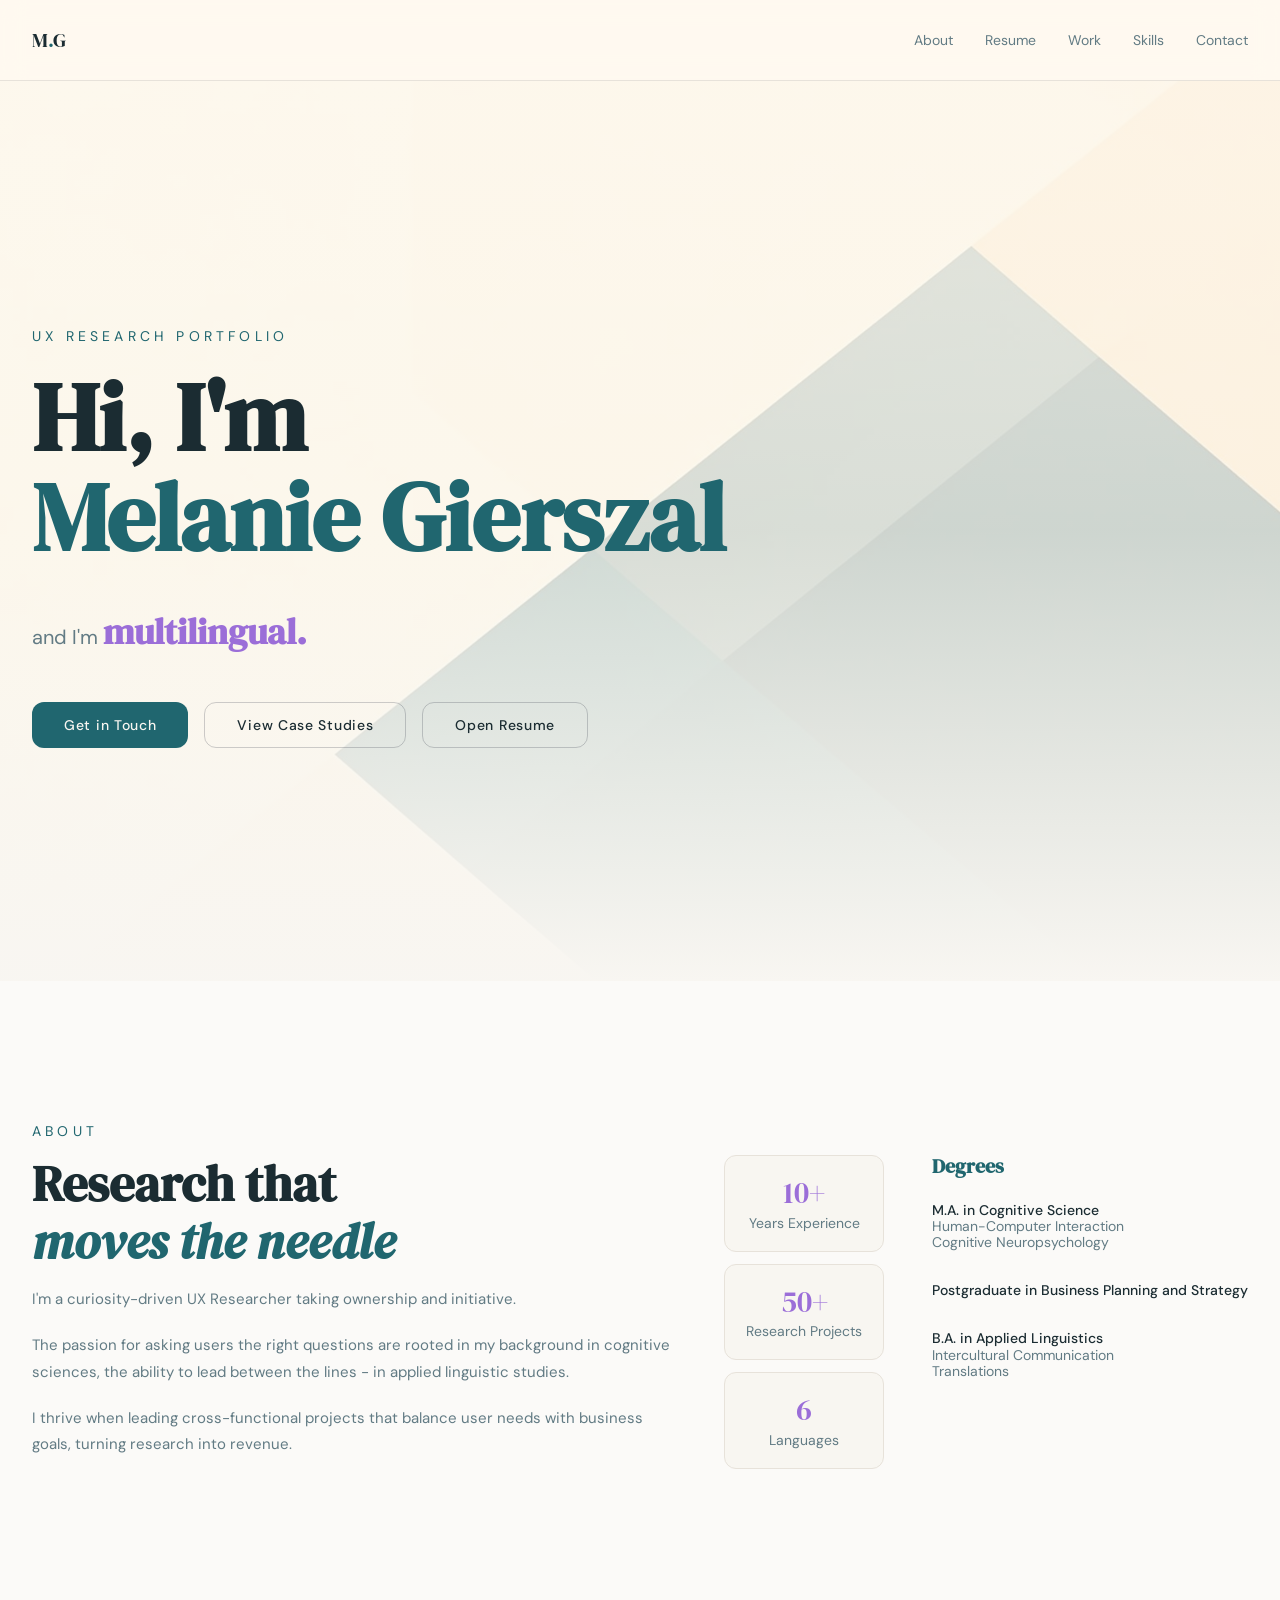
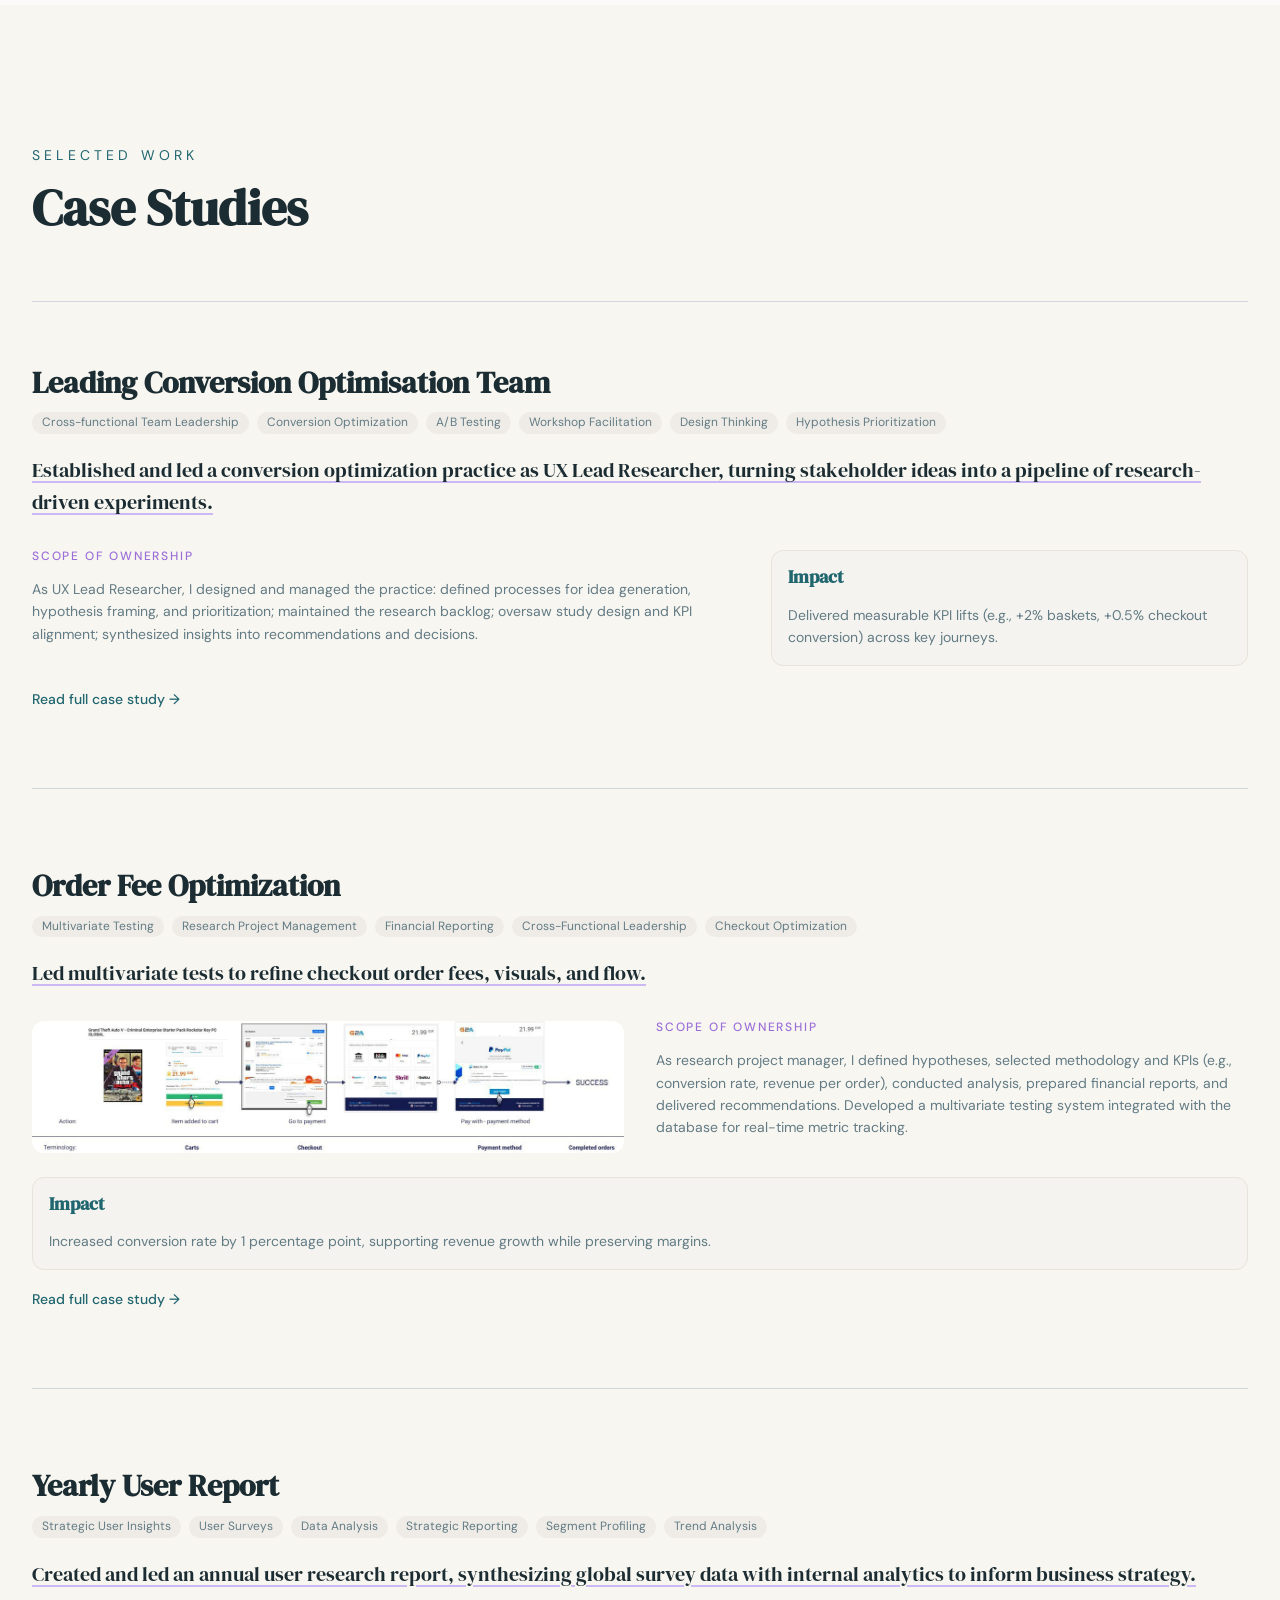
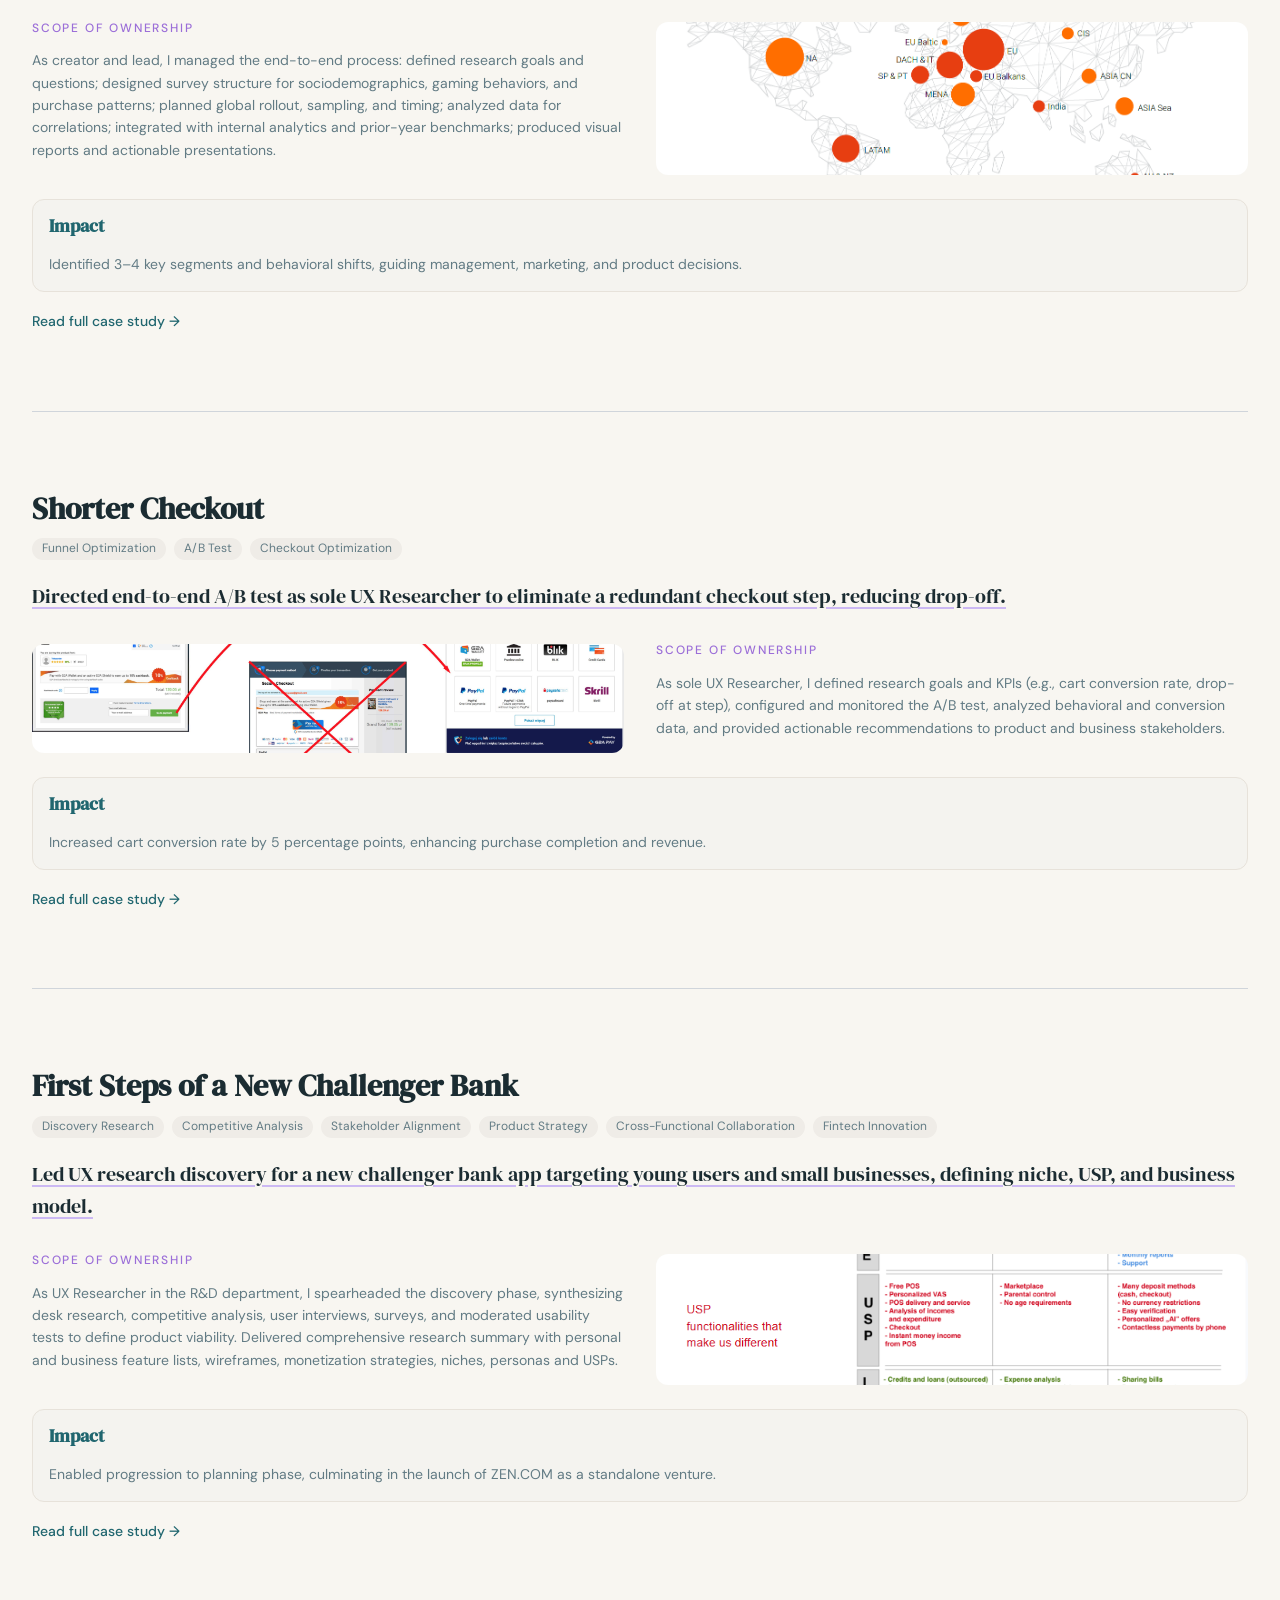
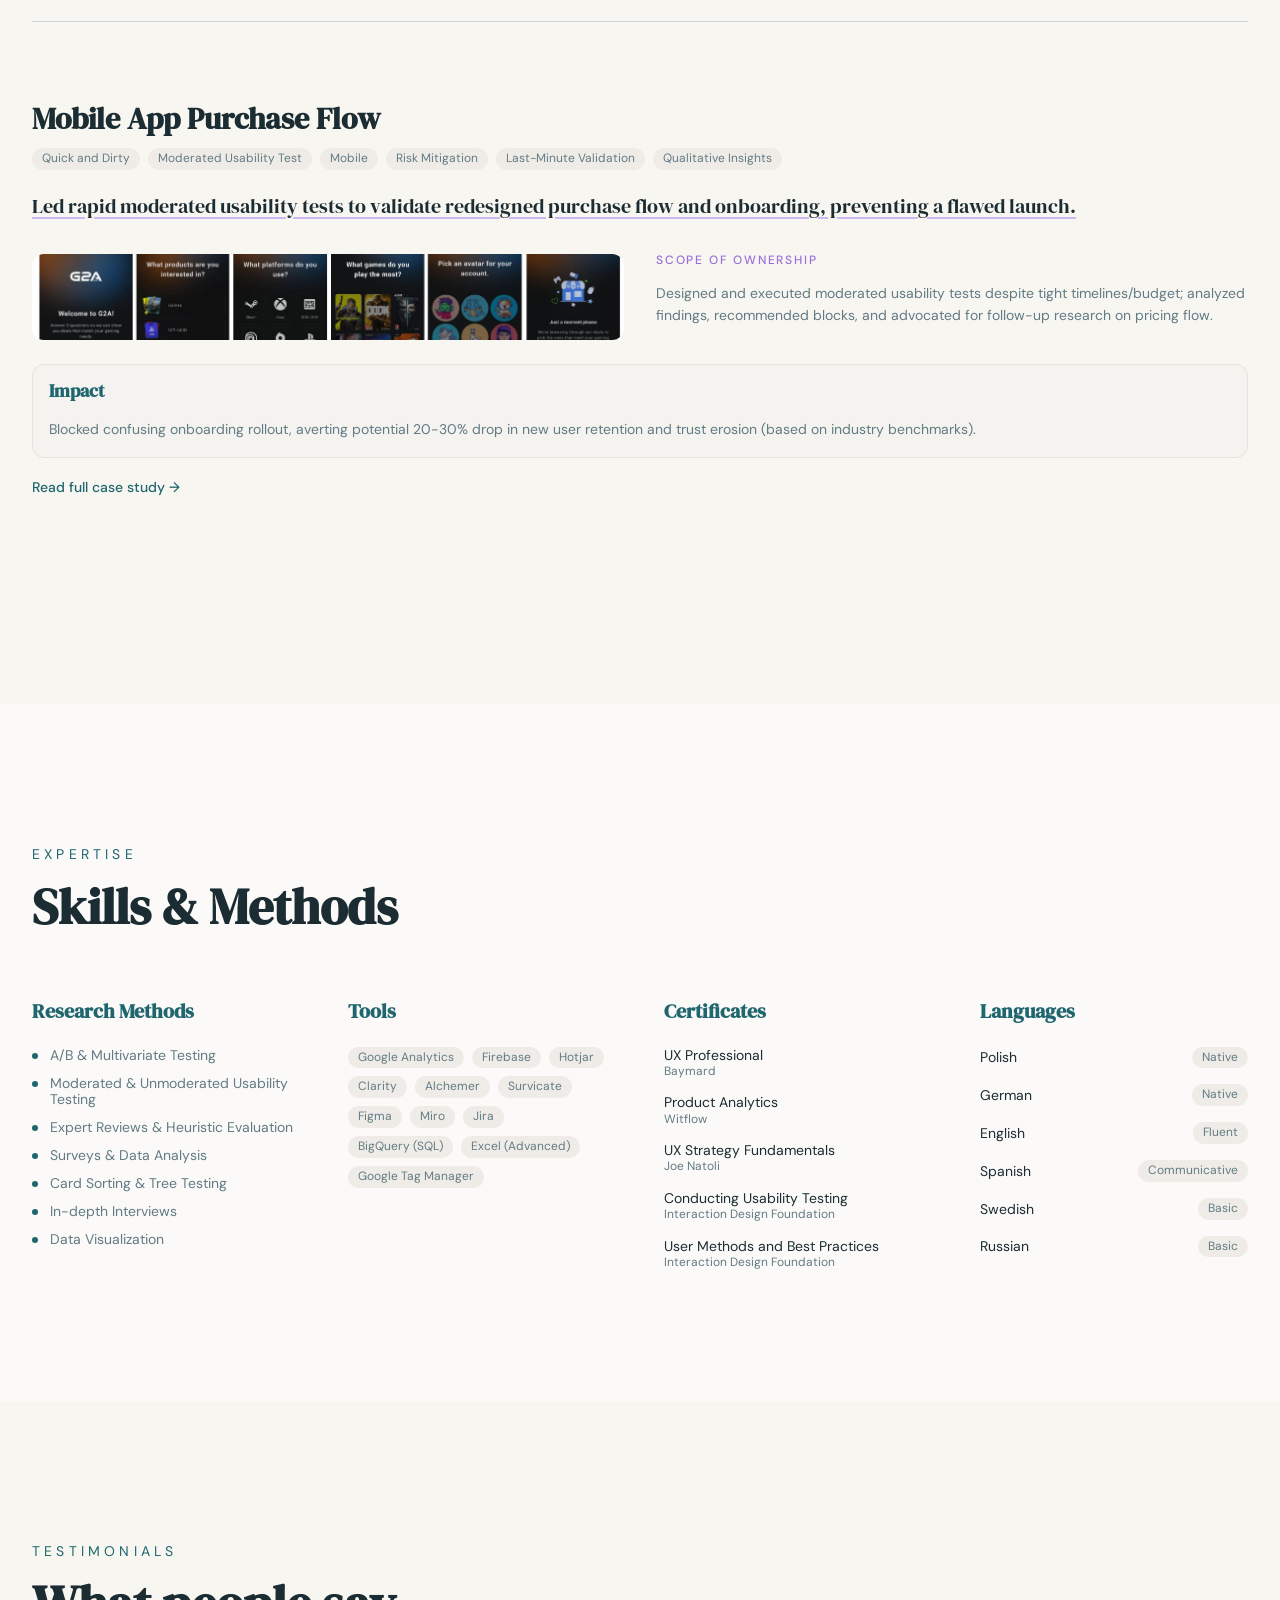
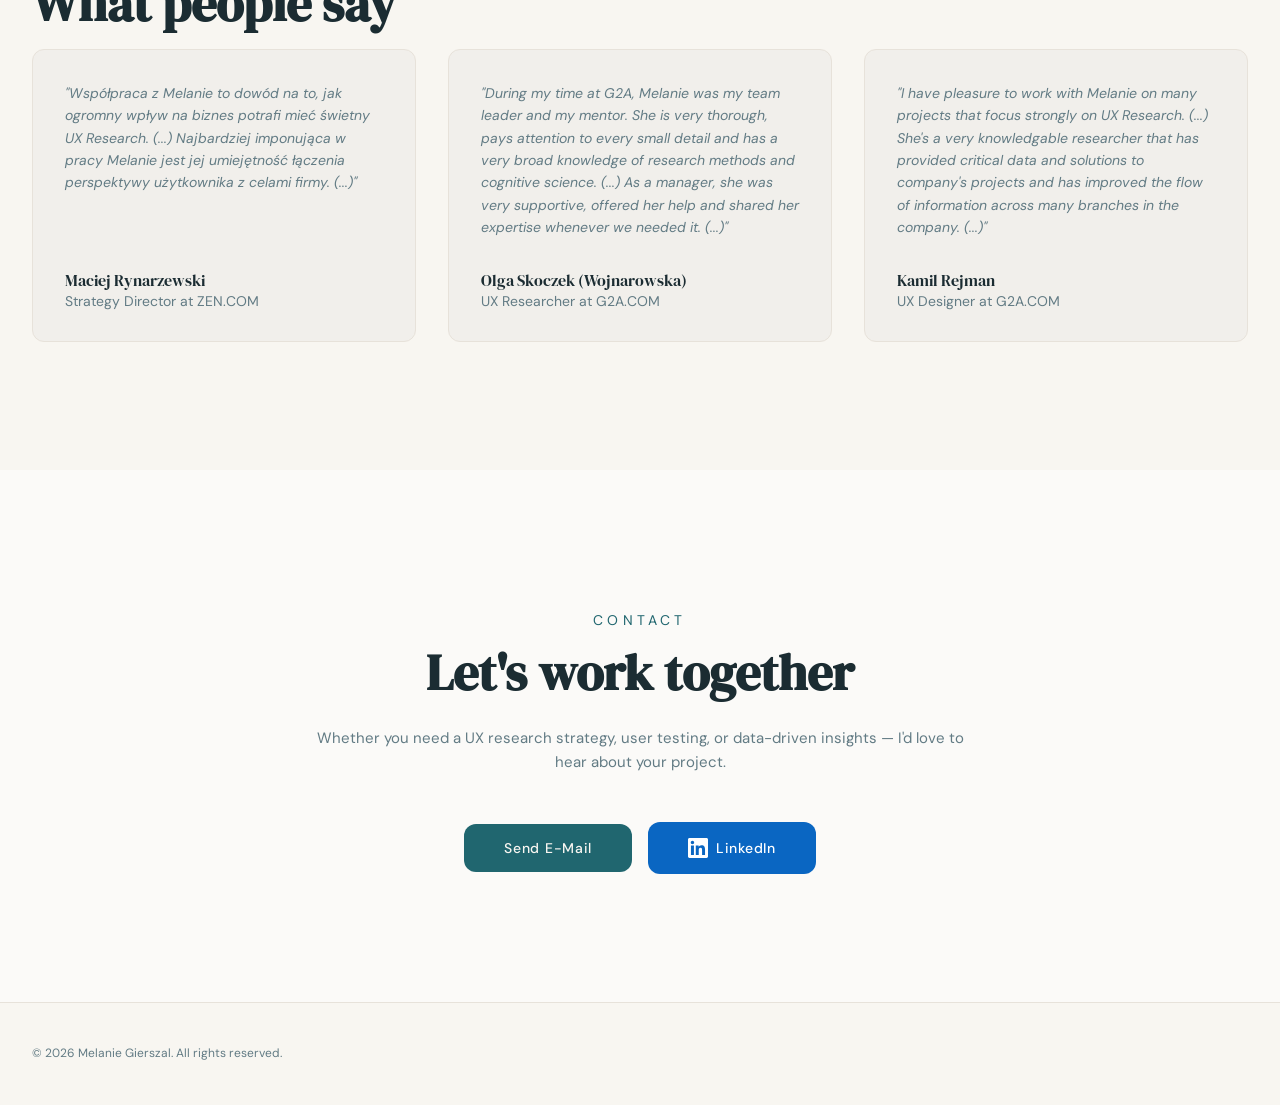
==== index.html @ 6febb24f "rewrote 1st and 2nd case study" ====
<!doctype html>
<html lang="en">
  <head>
    <meta charset="UTF-8" />
    <meta name="viewport" content="width=device-width, initial-scale=1" />
    <title>Melanie Gierszal · UX Research Portfolio</title>
    <meta
      name="description"
      content="UX Research portfolio of Melanie Gierszal – Baymard-certified UX Researcher turning complex data into actionable insights."
    />

    <link
      rel="stylesheet"
      href="https://cdn.jsdelivr.net/npm/lucide-static@0.321.0/font/lucide.css"
    />
    <link
      rel="stylesheet"
      href="https://cdn.jsdelivr.net/npm/modern-normalize@2.0.0/modern-normalize.min.css"
    />
    <link
      rel="preconnect"
      href="https://fonts.googleapis.com"
    />
    <link
      rel="preconnect"
      href="https://fonts.gstatic.com"
      crossorigin
    />
    <link
      href="https://fonts.googleapis.com/css2?family=DM+Serif+Display:ital@0;1&family=DM+Sans:ital,opsz,wght@0,9..40,300;0,9..40,400;0,9..40,500;0,9..40,600;1,9..40,300;1,9..40,400&display=swap"
      rel="stylesheet"
    />

    <style>
      :root {
        --background: hsl(40 33% 96%);
        --foreground: hsl(195 30% 15%);
        --card: hsl(40 30% 98%);
        --card-foreground: hsl(195 30% 15%);
        --primary: hsl(187 55% 28%);
        --primary-foreground: hsl(40 33% 96%);
        --secondary: hsl(30 50% 90%);
        --secondary-foreground: hsl(195 30% 15%);
        --muted: hsl(40 20% 92%);
        --muted-foreground: hsl(195 15% 45%);
        --accent: #9B6ED8;
        --accent-foreground: hsl(195 30% 15%);
        --border: hsl(40 20% 88%);
        --radius: 0.75rem;
        --font-display: "DM Serif Display", serif;
        --font-body: "DM Sans", system-ui, -apple-system, BlinkMacSystemFont,
          "Segoe UI", sans-serif;
      }

      * {
        box-sizing: border-box;
      }

      body {
        margin: 0;
        min-height: 100vh;
        background: var(--background);
        color: var(--foreground);
        font-family: var(--font-body);
      }

      html {
        scroll-behavior: smooth;
      }

      [id] {
        scroll-margin-top: 5rem;
      }

      h1,
      h2,
      h3,
      h4 {
        font-family: var(--font-display);
        margin: 0;
      }

      a {
        color: inherit;
        text-decoration: none;
      }

      img {
        max-width: 100%;
        display: block;
      }

      .container {
        width: 100%;
        max-width: 1400px;
        margin: 0 auto;
        padding: 0 2rem;
      }

      .min-h-screen {
        min-height: 100vh;
      }

      .bg-card {
        background: var(--card);
      }

      .bg-muted {
        background: var(--muted);
      }

      .text-muted {
        color: var(--muted-foreground);
      }

      .text-primary {
        color: var(--primary);
      }

      .border {
        border: 1px solid var(--border);
      }

      .rounded-lg {
        border-radius: var(--radius);
      }

      .rounded-xl {
        border-radius: calc(var(--radius) * 1.4);
      }

      .rounded-full {
        border-radius: 999px;
      }

      .btn {
        display: inline-flex;
        align-items: center;
        justify-content: center;
        gap: 0.5rem;
        padding: 0.9rem 1.9rem;
        font-size: 0.86rem;
        font-weight: 500;
        letter-spacing: 0.08em;
        text-transform: uppercase;
        border-radius: var(--radius);
        border: 1px solid transparent;
        cursor: pointer;
        transition: opacity 150ms ease, background-color 150ms ease,
          border-color 150ms ease, color 150ms ease;
      }

      .btn-primary {
        background: var(--primary);
        color: var(--primary-foreground);
      }

      .btn-primary:hover {
        opacity: 0.9;
      }

      .btn-outline {
        border-color: rgba(15, 23, 42, 0.2);
        color: var(--foreground);
        background: transparent;
      }

      .btn-outline:hover {
        background: rgba(15, 23, 42, 0.05);
      }

      .section {
        padding: 4.5rem 0;
      }

      @media (min-width: 768px) {
        .section {
          padding: 6rem 0;
        }
      }

      /* NAVBAR - Lovable: static, scrolls with page */
      .nav {
        position: relative;
        z-index: 50;
        background: rgba(255, 250, 240, 0.9);
        backdrop-filter: blur(12px);
        -webkit-backdrop-filter: blur(12px);
        border-bottom: 1px solid var(--border);
      }

      .nav-inner {
        height: 4rem;
        display: flex;
        align-items: center;
        justify-content: space-between;
      }

      @media (min-width: 768px) {
        .nav-inner {
          height: 5rem;
        }
      }

      .nav-logo {
        font-family: var(--font-display);
        font-size: 1.25rem;
        color: var(--foreground);
      }

      .nav-logo span {
        color: var(--primary);
      }

      .nav-links {
        display: none;
        gap: 2rem;
        font-size: 0.875rem;
      }

      .nav-links a {
        color: var(--muted-foreground);
      }

      .nav-links a:hover {
        color: var(--foreground);
      }

      .nav-toggle {
        border: none;
        background: transparent;
        cursor: pointer;
        padding: 0.5rem;
        color: var(--foreground);
      }

      .nav-toggle svg {
        width: 20px;
        height: 20px;
      }

      .nav-mobile-panel {
        display: none;
        background: var(--background);
        border-bottom: 1px solid var(--border);
      }

      .nav-mobile-panel.open {
        display: block;
      }

      .nav-mobile-links {
        padding: 1rem 0;
        display: flex;
        flex-direction: column;
        gap: 1rem;
        font-size: 0.875rem;
      }

      .nav-mobile-links a {
        color: var(--muted-foreground);
      }

      .nav-mobile-links a:hover {
        color: var(--foreground);
      }

      @media (min-width: 768px) {
        .nav-links {
          display: flex;
        }

        .nav-toggle {
          display: none;
        }

        .nav-mobile-panel {
          display: none !important;
        }
      }

      /* HERO - Lovable: large typography, py-32 */
      .hero {
        position: relative;
        min-height: 100vh;
        display: flex;
        flex-direction: column;
        align-items: stretch;
        justify-content: center;
        overflow: hidden;
      }

      .hero-bg {
        position: absolute;
        inset: 0;
      }

      .hero-bg img {
        width: 100%;
        height: 100%;
        object-fit: cover;
        opacity: 0.3;
      }

      .hero-bg-overlay {
        position: absolute;
        inset: 0;
        background: linear-gradient(to bottom, rgba(255,250,240,0.6), rgba(255,250,240,0.4), var(--background));
      }

      .hero-content {
        position: relative;
        z-index: 1;
        padding: 8rem 0 8rem;
        max-width: 48rem;
        text-align: left;
      }

      .hero-label {
        font-size: 0.875rem;
        letter-spacing: 0.3em;
        text-transform: uppercase;
        color: var(--primary);
        margin-bottom: 1.5rem;
      }

      .hero-title {
        font-size: clamp(3rem, 8vw, 6rem);
        line-height: 1.05;
        margin-bottom: 2rem;
      }

      .hero-title span {
        color: var(--primary);
      }

      .hero-subtitle {
        font-size: 1.125rem;
        color: var(--muted-foreground);
        max-width: 36rem;
        line-height: 1.7;
      }

      @media (min-width: 768px) {
        .hero-subtitle {
          font-size: 1.25rem;
        }
      }

      .hero-buzzword {
        font-family: var(--font-display);
        font-size: clamp(1.5rem, 3vw, 2.25rem);
        font-weight: 600;
        color: #9B6ED8;
        transition: color 0.5s ease, opacity 0.5s ease;
      }

      .hero-actions {
        display: flex;
        flex-wrap: wrap;
        gap: 1rem;
        margin-top: 2.5rem;
      }

      .hero-btn {
        display: inline-flex;
        align-items: center;
        padding: 0.875rem 2rem;
        font-size: 0.875rem;
        font-weight: 500;
        letter-spacing: 0.05em;
        border-radius: var(--radius);
        transition: opacity 150ms ease, background-color 150ms ease;
      }

      .hero-btn-primary {
        background: var(--primary);
        color: var(--primary-foreground);
      }

      .hero-btn-primary:hover {
        opacity: 0.9;
      }

      .hero-btn-outline {
        border: 1px solid rgba(15, 23, 42, 0.2);
        color: var(--foreground);
        background: transparent;
      }

      .hero-btn-outline:hover {
        background: rgba(15, 23, 42, 0.05);
      }

      /* SECTION HEADERS */
      .eyebrow {
        font-size: 0.875rem;
        letter-spacing: 0.3em;
        text-transform: uppercase;
        color: var(--primary);
        margin-bottom: 1rem;
      }

      .section-heading {
        font-size: clamp(1.875rem, 4vw, 3rem);
        margin-bottom: 1rem;
      }

      @media (min-width: 768px) {
        .section-heading {
          font-size: clamp(2rem, 4vw, 3.125rem);
        }
      }

      /* ABOUT - Lovable: 3-col grid, accent for stats */
      .about-section {
        padding: 6rem 0;
      }

      @media (min-width: 768px) {
        .about-section {
          padding: 8rem 0;
        }
      }

      .about-grid {
        display: grid;
        gap: 2rem;
      }

      @media (min-width: 768px) {
        .about-grid {
          grid-template-columns: 1fr auto auto;
          gap: 3rem;
          align-items: stretch;
        }
      }

      .about-body {
        font-size: 0.9375rem;
        color: var(--muted-foreground);
        line-height: 1.75;
      }

      .about-body p {
        margin-bottom: 1.25rem;
      }

      .about-heading-italic {
        font-style: italic;
      }

      .about-stats {
        display: flex;
        flex-direction: column;
        gap: 0.75rem;
      }

      @media (min-width: 768px) {
        .about-grid > div:last-child {
          display: flex;
          flex-direction: column;
        }

        .about-education {
          flex: 1;
          display: flex;
          flex-direction: column;
        }
      }

      .about-stat-card {
        background: var(--background);
        border-radius: 0.75rem;
        border: 1px solid var(--border);
        padding: 1.25rem;
        text-align: center;
        min-width: 160px;
      }

      .about-stat-number {
        font-family: var(--font-display);
        font-size: 1.875rem;
        color: var(--accent);
        margin-bottom: 0.25rem;
      }

      .about-stat-label {
        font-size: 0.875rem;
        color: var(--muted-foreground);
      }

      .about-education h3 {
        font-family: var(--font-display);
        font-size: 1.25rem;
        color: var(--primary);
        margin-bottom: 1.5rem;
      }

      .about-edu-item {
        font-size: 0.875rem;
        margin-bottom: 2rem;
      }

      .about-edu-item:last-child {
        margin-bottom: 0;
      }

      .about-edu-degree {
        color: var(--foreground);
        font-weight: 500;
      }

      .about-edu-meta {
        color: var(--muted-foreground);
      }

      /* CASE STUDIES - Lovable: divide-y, flat layout */
      .work-section {
        padding: 6rem 0;
      }

      @media (min-width: 768px) {
        .work-section {
          padding: 8rem 0;
        }
      }

      .cases-list {
        margin-top: 4rem;
        padding-top: 4rem;
        border-top: 1px solid rgba(148, 163, 184, 0.4);
      }

      .case-item {
        padding: 4rem 0;
        border-bottom: 1px solid rgba(148, 163, 184, 0.4);
      }

      .case-item:last-child {
        border-bottom: none;
      }

      .case-item:first-child {
        padding-top: 0;
      }

      @media (min-width: 768px) {
        .case-item {
          padding: 5rem 0;
        }
      }

      .case-title {
        font-family: var(--font-display);
        font-size: 1.5rem;
        color: var(--foreground);
        margin-bottom: 0.75rem;
      }

      @media (min-width: 768px) {
        .case-title {
          font-size: 1.875rem;
        }
      }

      .case-tags {
        display: flex;
        flex-wrap: wrap;
        gap: 0.5rem;
        margin-bottom: 1.25rem;
      }

      .case-tag {
        font-size: 0.75rem;
        padding: 0.25rem 0.625rem;
        border-radius: 999px;
        background: var(--muted);
        color: var(--muted-foreground);
      }

      .case-subtitle {
        font-family: var(--font-display);
        font-size: 1.125rem;
        color: var(--foreground);
        line-height: 1.6;
        margin-bottom: 2rem;
        text-decoration: underline;
        text-underline-offset: 4px;
        text-decoration-color: rgba(139, 92, 246, 0.4);
      }

      @media (min-width: 768px) {
        .case-subtitle {
          font-size: 1.25rem;
        }
      }

      .case-scope-label {
        font-size: 0.75rem;
        letter-spacing: 0.15em;
        text-transform: uppercase;
        color: var(--accent);
        font-weight: 500;
        margin-bottom: 0.5rem;
      }

      .case-scope-text {
        font-size: 0.875rem;
        color: var(--muted-foreground);
        line-height: 1.6;
      }

      .case-impact-box {
        padding: 1rem;
        border-radius: var(--radius);
        background: rgba(236, 234, 230, 0.3);
        border: 1px solid var(--border);
        margin-bottom: 1.25rem;
        font-size: 0.875rem;
      }

      .case-impact-box strong {
        color: var(--primary);
      }

      .case-impact-box h4 {
        font-family: var(--font-display);
        font-size: 1.125rem;
        color: var(--primary);
        margin: 0 0 1rem 0;
      }

      .case-impact-box .case-scope-text {
        margin: 0;
      }

      .case-1-grid {
        display: grid;
        gap: 1.5rem;
        margin-bottom: 1.5rem;
      }

      @media (min-width: 768px) {
        .case-1-grid {
          grid-template-columns: 3fr 2fr;
          grid-template-areas: "scope impact";
          gap: 1.5rem;
          align-items: stretch;
        }

        .case-1-grid .case-row-scope {
          grid-area: scope;
          align-self: stretch;
        }

        .case-1-grid .case-impact-box {
          grid-area: impact;
          align-self: stretch;
          margin-bottom: 0;
        }
      }

      .case-row {
        display: flex;
        flex-direction: column;
        gap: 2rem;
        margin-bottom: 1.5rem;
      }

      @media (min-width: 768px) {
        .case-row {
          display: grid;
          grid-template-columns: 1fr 1fr;
          grid-template-areas: "scope image";
          gap: 2rem;
        }

        .case-row.reversed {
          grid-template-areas: "image scope";
        }

        .case-row > .case-row-scope {
          grid-area: scope;
          min-width: 0;
        }

        .case-row > .case-row-image {
          grid-area: image;
          min-width: 0;
        }
      }

      .case-row-image {
        overflow: hidden;
        border-radius: 0.75rem;
        cursor: pointer;
      }

      .case-row-image img {
        width: 100%;
        height: auto;
        object-fit: contain;
        display: block;
      }

      @media (min-width: 768px) {
        .case-row > .case-row-image {
          position: relative;
          overflow: hidden;
        }

        .case-row > .case-row-image img {
          position: absolute;
          top: 0;
          left: 0;
          width: 100%;
          height: 100%;
          object-fit: cover;
          object-position: center;
        }
      }

      /* Image modal */
      .image-modal {
        display: none;
        position: fixed;
        inset: 0;
        z-index: 1000;
        background: rgba(0, 0, 0, 0.85);
        align-items: center;
        justify-content: center;
        padding: 2rem;
      }

      .image-modal.open {
        display: flex;
      }

      .image-modal img {
        max-width: 100%;
        max-height: 100%;
        object-fit: contain;
      }

      .image-modal-close {
        position: absolute;
        top: 1rem;
        right: 1rem;
        background: rgba(255, 255, 255, 0.2);
        border: none;
        color: white;
        width: 2.5rem;
        height: 2.5rem;
        border-radius: 50%;
        cursor: pointer;
        font-size: 1.25rem;
        line-height: 1;
      }

      .image-modal-close:hover {
        background: rgba(255, 255, 255, 0.3);
      }

      .case-toggle {
        font-size: 0.875rem;
        font-weight: 500;
        color: var(--primary);
        cursor: pointer;
        border: none;
        background: none;
        padding: 0;
      }

      .case-toggle:hover {
        opacity: 0.8;
      }

      /* Case expanded - Lovable CaseStudyExpanded */
      .case-expanded {
        margin-top: 2.5rem;
        padding: 2rem;
        border-radius: 0.75rem;
        background: rgba(236, 234, 230, 0.3);
        border: 1px solid var(--border);
        display: flex;
        flex-direction: column;
        gap: 1.5rem;
      }

      .case-expanded-grid {
        display: grid;
        gap: 1.5rem;
      }

      @media (min-width: 768px) {
        .case-expanded-grid-2 {
          grid-template-columns: repeat(2, 1fr);
        }
      }

      .case-expanded-card {
        padding: 1rem;
        border-radius: var(--radius);
        background: var(--background);
        border: 1px solid var(--border);
        display: flex;
        flex-direction: column;
      }

      .case-expanded-card h4 {
        font-family: var(--font-display);
        font-size: 1.125rem;
        color: var(--primary);
        margin: 0 0 1.5rem 0;
      }

      .case-expanded-label {
        font-size: 0.75rem;
        letter-spacing: 0.15em;
        text-transform: uppercase;
        color: var(--accent);
        font-weight: 500;
        margin-top: 1.25rem;
        margin-bottom: 0.125rem;
      }

      .case-expanded-label:first-child {
        margin-top: 0;
      }

      .case-expanded-card h4 + .case-expanded-label {
        margin-top: 1rem;
      }

      .case-expanded-text {
        font-size: 0.875rem;
        color: var(--muted-foreground);
        line-height: 1.6;
        margin: 0;
      }

      .case-expanded-card > *:last-child {
        margin-bottom: 0;
      }

      .case-expanded-screens-grid {
        display: flex;
        flex-direction: column;
        gap: 0.75rem;
        margin-top: 0.75rem;
      }

      .case-expanded-screens-single-row {
        display: grid;
        grid-template-columns: repeat(5, 1fr);
        gap: 0.75rem;
        width: 100%;
      }

      .case-expanded-thumbnail-rect .thumb-square {
        aspect-ratio: 3 / 2;
      }

      .case-expanded-thumbnail {
        display: flex;
        flex-direction: column;
        align-items: center;
        overflow: hidden;
        border-radius: 0.5rem;
        border: 1px solid var(--border);
        transition: border-color 0.2s;
        background: none;
        cursor: pointer;
        font: inherit;
        text-align: center;
        width: 100%;
      }

      .case-expanded-thumbnail:hover {
        border-color: var(--primary);
      }

      .case-expanded-thumbnail span:first-of-type {
        font-size: 0.75rem;
        color: var(--muted-foreground);
        padding: 0.25rem 0.25rem 0;
        order: -1;
      }

      .case-expanded-thumbnail .thumb-square {
        display: block;
        aspect-ratio: 1;
        width: 100%;
        overflow: hidden;
        border-radius: 0.25rem;
      }

      .case-expanded-thumbnail .thumb-square img {
        width: 100%;
        height: 100%;
        object-fit: cover;
        background: var(--card);
      }

      .case-expanded-modal-overlay {
        display: none;
        position: fixed;
        inset: 0;
        z-index: 1000;
        background: rgba(0, 0, 0, 0.75);
        align-items: center;
        justify-content: center;
        padding: 2rem;
      }

      .case-expanded-modal-overlay.open {
        display: flex;
      }

      .case-expanded-modal {
        max-width: 90vw;
        max-height: 90vh;
        background: var(--card);
        border-radius: 0.75rem;
        border: 1px solid var(--border);
        overflow: hidden;
        display: flex;
        flex-direction: column;
      }

      .case-expanded-modal-title {
        font-size: 0.875rem;
        font-weight: 500;
        color: var(--foreground);
        padding: 0.75rem 1rem;
        border-bottom: 1px solid var(--border);
      }

      .case-expanded-modal img {
        max-height: 80vh;
        width: auto;
        max-width: 100%;
        object-fit: contain;
      }

      .case-detail {
        display: none;
      }

      .case-detail.open {
        display: block;
      }

      /* SKILLS - Lovable: 4 cols, gap-12 */
      .skills-section {
        padding: 6rem 0;
      }

      @media (min-width: 768px) {
        .skills-section {
          padding: 8rem 0;
        }
      }

      .skills-heading {
        margin-bottom: 4rem;
      }

      .skills-grid {
        display: grid;
        gap: 3rem;
      }

      @media (min-width: 768px) {
        .skills-grid {
          grid-template-columns: repeat(2, 1fr);
        }
      }

      @media (min-width: 1024px) {
        .skills-grid {
          grid-template-columns: repeat(4, 1fr);
        }
      }

      .skills-col h3 {
        font-family: var(--font-display);
        font-size: 1.25rem;
        color: var(--primary);
        margin-bottom: 1.5rem;
      }

      .skills-list {
        list-style: none;
        padding: 0;
        margin: 0;
      }

      .skills-list li {
        display: flex;
        gap: 0.75rem;
        align-items: flex-start;
        font-size: 0.875rem;
        color: var(--muted-foreground);
        margin-bottom: 0.75rem;
      }

      .skills-dot {
        width: 6px;
        height: 6px;
        border-radius: 999px;
        background: var(--primary);
        margin-top: 6px;
        flex-shrink: 0;
      }

      .skills-tags {
        display: flex;
        flex-wrap: wrap;
        gap: 0.5rem;
      }

      .skills-tag {
        font-size: 0.75rem;
        padding: 0.25rem 0.625rem;
        border-radius: 999px;
        background: var(--muted);
        color: var(--muted-foreground);
      }

      .skills-cert-list {
        display: flex;
        flex-direction: column;
        gap: 1rem;
      }

      .skills-cert-item {
        display: flex;
        flex-direction: column;
        gap: 0.125rem;
      }

      .skills-cert-name {
        font-size: 0.875rem;
        color: var(--foreground);
      }

      .skills-cert-issuer {
        font-size: 0.75rem;
        color: var(--muted-foreground);
      }

      .skills-lang-row {
        display: flex;
        justify-content: space-between;
        align-items: center;
        font-size: 0.875rem;
        margin-bottom: 1rem;
      }

      .skills-lang-pill {
        font-size: 0.75rem;
        padding: 0.25rem 0.625rem;
        border-radius: 999px;
        background: var(--muted);
        color: var(--muted-foreground);
      }

      /* TESTIMONIALS - Lovable: p-8 rounded-xl bg-background */
      .testimonials-section {
        padding: 6rem 0;
      }

      @media (min-width: 768px) {
        .testimonials-section {
          padding: 8rem 0;
        }
      }

      .testimonials-grid {
        display: grid;
        gap: 2rem;
        align-items: stretch;
      }

      @media (min-width: 768px) {
        .testimonials-grid {
          grid-template-columns: repeat(2, 1fr);
        }
      }

      @media (min-width: 1024px) {
        .testimonials-grid {
          grid-template-columns: repeat(3, 1fr);
        }
      }

      .testimonial-card {
        margin: 0;
        padding: 2rem;
        border-radius: 0.75rem;
        background: rgba(236, 234, 230, 0.5);
        border: 1px solid var(--border);
        display: flex;
        flex-direction: column;
        justify-content: space-between;
      }

      .testimonial-card footer {
        margin: 0;
        padding: 0;
        border-bottom: none;
        border-top: none;
      }

      .testimonial-quote {
        margin: 0 0 2rem 0;
        padding: 0;
        font-size: 0.875rem;
        color: var(--muted-foreground);
        line-height: 1.6;
        font-style: italic;
      }

      .testimonial-author {
        margin: 0 0 0.25rem 0;
        font-family: var(--font-display);
        font-size: 1rem;
        color: var(--foreground);
      }

      .testimonial-role {
        margin: 0;
        font-size: 0.875rem;
        color: var(--muted-foreground);
      }

      /* CONTACT - Lovable: max-w-2xl mx-auto */
      .contact-section {
        padding: 6rem 0;
      }

      @media (min-width: 768px) {
        .contact-section {
          padding: 8rem 0;
        }
      }

      .contact-inner {
        max-width: 42rem;
        margin: 0 auto;
        text-align: center;
      }

      .contact-heading {
        margin-bottom: 1.5rem;
      }

      .contact-text {
        font-size: 0.9375rem;
        color: var(--muted-foreground);
        line-height: 1.6;
        margin-bottom: 3rem;
      }

      .contact-row {
        display: flex;
        flex-direction: column;
        gap: 2rem;
        align-items: center;
        justify-content: center;
        margin-bottom: 3rem;
        font-size: 0.875rem;
      }

      @media (min-width: 640px) {
        .contact-row {
          flex-direction: row;
        }
      }

      .contact-link {
        display: inline-flex;
        align-items: center;
        gap: 0.75rem;
        color: var(--foreground);
      }

      .contact-link:hover {
        color: var(--primary);
      }

      .contact-link svg {
        width: 20px;
        height: 20px;
        color: var(--primary);
      }

      .contact-btn {
        display: inline-flex;
        align-items: center;
        padding: 1rem 2.5rem;
        font-size: 0.875rem;
        font-weight: 500;
        letter-spacing: 0.05em;
        border-radius: var(--radius);
        background: var(--primary);
        color: var(--primary-foreground);
        transition: opacity 150ms ease;
      }

      .contact-btn:hover {
        opacity: 0.9;
      }

      .contact-buttons {
        display: flex;
        flex-wrap: wrap;
        gap: 1rem;
        justify-content: center;
        align-items: center;
      }

      .contact-buttons a {
        min-width: 10rem;
        justify-content: center;
      }

      .contact-linkedin {
        display: inline-flex;
        align-items: center;
        gap: 0.5rem;
        padding: 1rem 2.5rem;
        font-size: 0.875rem;
        font-weight: 500;
        letter-spacing: 0.05em;
        color: white;
        background: #0A66C2;
        border: none;
        border-radius: var(--radius);
        transition: opacity 150ms ease;
      }

      .contact-linkedin:hover {
        opacity: 0.9;
      }

      .contact-linkedin svg {
        width: 20px;
        height: 20px;
      }

      /* FOOTER - Lovable: py-8 gap-6 */
      footer {
        border-top: 1px solid var(--border);
        padding: 2rem 0;
        font-size: 0.75rem;
        color: var(--muted-foreground);
      }

      .footer-inner {
        display: flex;
        flex-direction: column;
        gap: 1rem;
        align-items: center;
        justify-content: space-between;
      }

      @media (min-width: 640px) {
        .footer-inner {
          flex-direction: row;
        }
      }

      .footer-links {
        display: flex;
        gap: 1.5rem;
      }

      .footer-links a:hover {
        color: var(--foreground);
      }

      /* SCROLL TO TOP */
      .scroll-to-top {
        position: fixed;
        bottom: 1.5rem;
        right: 1.5rem;
        z-index: 50;
        width: 3rem;
        height: 3rem;
        border-radius: 999px;
        background: var(--primary);
        color: var(--primary-foreground);
        border: none;
        cursor: pointer;
        display: flex;
        align-items: center;
        justify-content: center;
        box-shadow: 0 4px 12px rgba(0,0,0,0.15);
        transition: opacity 0.3s ease, transform 0.3s ease;
      }

      .scroll-to-top:hover {
        opacity: 0.9;
      }

      .scroll-to-top.hidden {
        opacity: 0;
        transform: translateY(0.5rem);
        pointer-events: none;
      }

      /* SIMPLE PRINT STYLES */
      @media print {
        body {
          background: white;
          color: black;
        }

        .nav,
        .btn,
        .nav-mobile-panel,
        .scroll-to-top {
          display: none !important;
        }

        .section {
          padding-top: 1.5rem;
          padding-bottom: 1.5rem;
        }

        .min-h-screen {
          min-height: auto;
        }
      }
    </style>
  </head>
  <body>
    <div class="min-h-screen">
      <nav class="nav" id="nav">
        <div class="container nav-inner">
          <a href="#" class="nav-logo">
            M<span>.</span>G
          </a>
          <div class="nav-links">
            <a href="#about">About</a>
            <a href="public/Melanie_Gierszal_Resume.pdf" target="_blank" rel="noopener noreferrer">Resume</a>
            <a href="#work">Work</a>
            <a href="#skills">Skills</a>
            <a href="#contact">Contact</a>
          </div>
          <button class="nav-toggle" id="nav-toggle" aria-label="Toggle menu">
            <svg id="nav-icon-menu" xmlns="http://www.w3.org/2000/svg" width="20" height="20" viewBox="0 0 24 24" fill="none" stroke="currentColor" stroke-width="2"><line x1="4" y1="12" x2="20" y2="12"/><line x1="4" y1="6" x2="20" y2="6"/><line x1="4" y1="18" x2="20" y2="18"/></svg>
            <svg id="nav-icon-close" style="display:none" xmlns="http://www.w3.org/2000/svg" width="20" height="20" viewBox="0 0 24 24" fill="none" stroke="currentColor" stroke-width="2"><path d="M18 6 6 18"/><path d="m6 6 12 12"/></svg>
          </button>
        </div>
        <div class="nav-mobile-panel" id="nav-mobile">
          <div class="container nav-mobile-links">
            <a href="#about">About</a>
            <a href="public/Melanie_Gierszal_Resume.pdf" target="_blank" rel="noopener noreferrer">Resume</a>
            <a href="#work">Work</a>
            <a href="#skills">Skills</a>
            <a href="#contact">Contact</a>
          </div>
        </div>
      </nav>

      <main>
        <!-- HERO -->
        <section class="hero" id="top">
          <div class="hero-bg">
            <img src="assets/hero-bg.jpg" alt="" />
            <div class="hero-bg-overlay"></div>
          </div>
          <div class="container">
            <div class="hero-content">
            <p class="hero-label">UX Research Portfolio</p>
            <h1 class="hero-title">
              Hi, I'm<br /><span>Melanie Gierszal</span>
            </h1>
            <p class="hero-subtitle">
              and I'm <span class="hero-buzzword" id="buzzword">curious.</span>
            </p>
            <div class="hero-actions">
              <a href="#contact" class="hero-btn hero-btn-primary">Get in Touch</a>
              <a href="#work" class="hero-btn hero-btn-outline">View Case Studies</a>
              <a href="public/Melanie_Gierszal_Resume.pdf" target="_blank" rel="noopener noreferrer" class="hero-btn hero-btn-outline">Open Resume</a>
            </div>
            </div>
          </div>
        </section>

        <!-- ABOUT -->
        <section class="about-section bg-card" id="about">
          <div class="container">
            <p class="eyebrow">About</p>
            <div class="about-grid">
            <div>
              <h2 class="section-heading">
                Research that<br /><span class="text-primary about-heading-italic">moves the needle</span>
              </h2>
              <div class="about-body">
                <p>
                  I'm a curiosity-driven UX Researcher taking ownership and initiative.
                </p>
                <p>
                  The passion for asking users the right questions are rooted in my background in cognitive sciences, the ability to lead between the lines - in applied linguistic studies.
                </p>
                <p>
                  I thrive when leading cross-functional projects that balance user needs with business goals, turning research into revenue.
                </p>
              </div>
            </div>
            <div class="about-stats">
              <div class="about-stat-card">
                <div class="about-stat-number">10+</div>
                <div class="about-stat-label">Years Experience</div>
              </div>
              <div class="about-stat-card">
                <div class="about-stat-number">50+</div>
                <div class="about-stat-label">Research Projects</div>
              </div>
              <div class="about-stat-card">
                <div class="about-stat-number">6</div>
                <div class="about-stat-label">Languages</div>
              </div>
            </div>
            <div>
              <div class="about-education">
                <h3>Degrees</h3>
                <div class="about-edu-item">
                  <div class="about-edu-degree">M.A. in Cognitive Science</div>
                  <div class="about-edu-meta">Human-Computer Interaction</div>
                  <div class="about-edu-meta">Cognitive Neuropsychology</div>
                </div>
                <div class="about-edu-item">
                  <div class="about-edu-degree">Postgraduate in Business Planning and Strategy</div>
                </div>
                <div class="about-edu-item">
                  <div class="about-edu-degree">B.A. in Applied Linguistics</div>
                  <div class="about-edu-meta">Intercultural Communication</div>
                  <div class="about-edu-meta">Translations</div>
                </div>
              </div>
            </div>
            </div>
          </div>
        </section>

        <!-- CASE STUDIES -->
        <section class="work-section" id="work">
          <div class="container">
            <p class="eyebrow">Selected Work</p>
            <h2 class="section-heading">Case Studies</h2>
            <div class="cases-list">
              <!-- Case 1 - no image -->
              <article class="case-item" data-case="1">
                <h3 class="case-title">Leading Conversion Optimisation Team</h3>
                <div class="case-tags">
                  <span class="case-tag">Cross-functional Team Leadership</span>
                  <span class="case-tag">Conversion Optimization</span>
                  <span class="case-tag">A/B Testing</span>
                  <span class="case-tag">Workshop Facilitation</span>
                  <span class="case-tag">Design Thinking</span>
                  <span class="case-tag">Hypothesis Prioritization</span>
                </div>
                <p class="case-subtitle">
                  Established and led a conversion optimization practice as UX Lead Researcher, turning stakeholder ideas into a pipeline of research-driven experiments.
                </p>
                <div class="case-1-grid">
                  <div class="case-row-scope">
                    <div class="case-scope-label">Scope of Ownership</div>
                    <p class="case-scope-text">As UX Lead Researcher, I designed and managed the practice: defined processes for idea generation, hypothesis framing, and prioritization; maintained the research backlog; oversaw study design and KPI alignment; synthesized insights into recommendations and decisions.</p>
                  </div>
                  <div class="case-impact-box">
                    <h4>Impact</h4>
                    <p class="case-scope-text">Delivered measurable KPI lifts (e.g., +2% baskets, +0.5% checkout conversion) across key journeys.</p>
                  </div>
                </div>
                <button type="button" class="case-toggle" data-toggle="1">Read full case study →</button>
                <div class="case-detail" id="case-detail-1">
                  <div class="case-expanded">
                    <div class="case-expanded-grid case-expanded-grid-2">
                      <div class="case-expanded-card">
                        <h4>Problem & Motivation</h4>
                        <div class="case-expanded-label">Business Goal</div>
                        <p class="case-expanded-text">Develop a repeatable, centralized process for hypothesis generation, prioritization, and testing so conversion initiatives rely on user research and data rather than intuition.</p>
                        <div class="case-expanded-label">User Pain</div>
                        <p class="case-expanded-text">Teams lacked a shared process to turn ideas into testable hypotheses, leading to scattered experiments and duplicated efforts.</p>
                        <div class="case-expanded-label">Trigger</div>
                        <p class="case-expanded-text">Leadership recognised that despite ad-hoc tests, the organisation lacked a clear workflow and dedicated conversion team.</p>
                      </div>
                      <div class="case-expanded-card">
                        <h4>My Role</h4>
                        <div class="case-expanded-label">Scope of Ownership</div>
                        <p class="case-expanded-text">As UX Lead Researcher, I designed and managed the practice: defined processes for idea generation, hypothesis framing, and prioritization; maintained the research backlog; oversaw study design and KPI alignment; synthesized insights into recommendations and decisions.</p>
                        <div class="case-expanded-label">Collaboration</div>
                        <p class="case-expanded-text">UX Researchers, Designers, Product Managers, Business, Marketing, Senior Leadership</p>
                      </div>
                    </div>
                    <div class="case-expanded-card">
                      <h4>Research Process</h4>
                      <div class="case-expanded-label">Research Goals</div>
                      <ul class="case-expanded-text" style="list-style:disc;padding-left:1.25rem;margin:0.5rem 0">
                        <li>Create a cross-functional practice linking stakeholder input to user-centred research.</li>
                        <li>Convert qualitative and quantitative data into prioritised, testable hypotheses.</li>
                      </ul>
                      <div class="case-expanded-label">Method</div>
                      <p class="case-expanded-text">Implemented Design Thinking: ideation workshops; hypothesis mapping; KPI and test plan alignment; A/B and multivariate tests; supplemented by qualitative methods (e.g. interviews, usability checks).</p>
                    </div>
                    <div class="case-expanded-grid case-expanded-grid-2">
                      <div class="case-expanded-card">
                        <h4>Outcome</h4>
                        <div class="case-expanded-label">Key Insight</div>
                        <p class="case-expanded-text">A structured, research-driven practice increased experiment volume and quality, with improvements in user journeys and business KPIs.</p>
                        <div class="case-expanded-label">Project Decision</div>
                        <p class="case-expanded-text">Oversaw over 90 projects in 2 years, including: AI product page recommendations (+2% basket increase); Markov Chains tool for on-site behaviour mapping; Checkout upsell removal (+0.5 p.p. conversion lift); other tests validated status quo or refined strategies.</p>
                        <div class="case-expanded-label">Numbers</div>
                        <p class="case-expanded-text">Over 90 projects; wins (e.g. +2% baskets, +0.5% conversion) prevented misguided changes.</p>
                      </div>
                      <div class="case-expanded-card">
                        <h4>Afterthought</h4>
                        <div class="case-expanded-label">What Worked</div>
                        <p class="case-expanded-text">A continuous feedback loop across research, product, and business enabled iterative improvements and data-informed decisions.</p>
                        <div class="case-expanded-label">What Could Be Done Differently</div>
                        <p class="case-expanded-text">Clarify ownership in select projects; prioritise fewer, higher-impact initiatives over volume.</p>
                        <div class="case-expanded-label">Key Learnings</div>
                        <p class="case-expanded-text">Gained experience in Design Thinking workshop facilitation to align stakeholders and generate hypotheses. Developed cross-functional project coordination, managing backlogs and timelines. Learned to synthesise insights from multiple projects into strategic decisions.</p>
                      </div>
                    </div>
                  </div>
                </div>
              </article>

              <!-- Case 2 -->
              <article class="case-item" data-case="2">
                <h3 class="case-title">Order Fee Optimization</h3>
                <div class="case-tags">
                  <span class="case-tag">Multivariate Testing</span>
                  <span class="case-tag">Research Project Management</span>
                  <span class="case-tag">Financial Reporting</span>
                  <span class="case-tag">Cross-Functional Leadership</span>
                  <span class="case-tag">Checkout Optimization</span>
                </div>
                <p class="case-subtitle">
                  Led multivariate tests to refine checkout order fees, visuals, and flow.
                </p>
                <div class="case-row reversed">
                  <div class="case-row-scope">
                    <div class="case-scope-label">Scope of Ownership</div>
                    <p class="case-scope-text">As research project manager, I defined hypotheses, selected methodology and KPIs (e.g., conversion rate, revenue per order), conducted analysis, prepared financial reports, and delivered recommendations. Developed a multivariate testing system integrated with the database for real-time metric tracking.</p>
                  </div>
                  <div class="case-row-image">
                    <img src="assets/case-study-checkout-flow-new.jpeg" alt="Order Fee Optimization" />
                  </div>
                </div>
                <div class="case-impact-box">
                  <h4>Impact</h4>
                  <p class="case-scope-text">Increased conversion rate by 1 percentage point, supporting revenue growth while preserving margins.</p>
                </div>
                <button type="button" class="case-toggle" data-toggle="2">Read full case study →</button>
                <div class="case-detail" id="case-detail-2">
                  <div class="case-expanded">
                    <div class="case-expanded-grid case-expanded-grid-2">
                      <div class="case-expanded-card">
                        <h4>Problem & Motivation</h4>
                        <div class="case-expanded-label">Business Goal</div>
                        <p class="case-expanded-text">Maintain revenue while removing the upsell and improving pricing transparency at checkout.</p>
                        <div class="case-expanded-label">User Pain</div>
                        <p class="case-expanded-text">Users reported confusion and unexpected total changes at checkout due to unclear pricing.</p>
                        <div class="case-expanded-label">Trigger</div>
                        <p class="case-expanded-text">User feedback pointed to the upsell as a conversion barrier.</p>
                      </div>
                      <div class="case-expanded-card">
                        <h4>My Role</h4>
                        <div class="case-expanded-label">Scope of Ownership</div>
                        <p class="case-expanded-text">As research project manager, I defined hypotheses, selected methodology and KPIs (e.g., conversion rate, revenue per order), conducted analysis, prepared financial reports, and delivered recommendations. Developed a multivariate testing system integrated with the database for real-time metric tracking.</p>
                        <div class="case-expanded-label">Collaboration</div>
                        <p class="case-expanded-text">General Manager, Legal, Marketing, PM, BI, IT</p>
                      </div>
                    </div>
                    <div class="case-expanded-card">
                      <h4>Research Process</h4>
                      <div class="case-expanded-label">Research Goals</div>
                      <ul class="case-expanded-text" style="list-style:disc;padding-left:1.25rem;margin:0.5rem 0">
                        <li>Determine optimal order fee amounts by price bracket and product type to maintain revenue levels.</li>
                        <li>Optimize visual presentation: fee position in user flow, checkout placement, and inclusion in total price.</li>
                        <li>Evaluate Proprietary Payment Method with and without discounts for profitability.</li>
                      </ul>
                      <div class="case-expanded-label">Method</div>
                      <p class="case-expanded-text">Ran 3 rounds of multivariate tests on global desktop, testing fee amounts by price bracket, checkout placement, and price display.</p>
                      <div class="case-expanded-label">Screens</div>
                      <div class="case-expanded-screens-grid case-expanded-screens-single-row">
                        <button type="button" class="case-expanded-thumbnail case-expanded-thumbnail-rect" data-modal-src="assets/Old%20checkout%20flow.jpg" data-modal-alt="Old checkout flow">
                          <span>Old checkout flow</span>
                          <span class="thumb-square"><img src="assets/Old%20checkout%20flow.jpg" alt="Old checkout flow" /></span>
                        </button>
                        <button type="button" class="case-expanded-thumbnail case-expanded-thumbnail-rect" data-modal-src="assets/New%20checkout%20flow.jpg" data-modal-alt="New checkout flow">
                          <span>New checkout flow</span>
                          <span class="thumb-square"><img src="assets/New%20checkout%20flow.jpg" alt="New checkout flow" /></span>
                        </button>
                        <button type="button" class="case-expanded-thumbnail" data-modal-src="assets/seller%20view.jpg" data-modal-alt="Seller view old vs. new">
                          <span>Seller view old vs. new</span>
                          <span class="thumb-square"><img src="assets/seller%20view.jpg" alt="Seller view old vs. new" /></span>
                        </button>
                        <button type="button" class="case-expanded-thumbnail" data-modal-src="assets/test-groups-table.png" data-modal-alt="Test Groups">
                          <span>Test Groups</span>
                          <span class="thumb-square"><img src="assets/test-groups-table.png" alt="Test Groups" /></span>
                        </button>
                        <button type="button" class="case-expanded-thumbnail" data-modal-src="assets/hypothesis-metrics.png" data-modal-alt="Hypothesis &amp; Metrics">
                          <span>Hypothesis &amp; Metrics</span>
                          <span class="thumb-square"><img src="assets/hypothesis-metrics.png" alt="Hypothesis & Metrics" /></span>
                        </button>
                      </div>
                    </div>
                    <div class="case-expanded-grid case-expanded-grid-2">
                      <div class="case-expanded-card">
                        <h4>Outcome</h4>
                        <div class="case-expanded-label">Key Insight</div>
                        <p class="case-expanded-text">Transparent pricing—with fees shown in totals—maintained KPIs and improved conversion by 1 p.p.</p>
                        <div class="case-expanded-label">Project Decision</div>
                        <p class="case-expanded-text">Removed upsell; introduced tiered fees, shown in totals.</p>
                        <div class="case-expanded-label">Numbers</div>
                        <p class="case-expanded-text">Conversion rate increased by 1 p.p.</p>
                      </div>
                      <div class="case-expanded-card">
                        <h4>Afterthought</h4>
                        <div class="case-expanded-label">What Worked</div>
                        <p class="case-expanded-text">Custom multivariate testing system enabled real-time tracking. Cross-team alignment supported implementation.</p>
                        <div class="case-expanded-label">What Could Be Done Differently</div>
                        <p class="case-expanded-text">Earlier stakeholder alignment and clearer task delegation (e.g. IT monitoring) could have shortened the timeline.</p>
                        <div class="case-expanded-label">Key Learnings</div>
                        <p class="case-expanded-text">Gained experience in a combined PM–UX researcher role, handling technical and legal aspects. Reinforced the value of researcher-led project management for data-driven decisions.</p>
                      </div>
                    </div>
                  </div>
                </div>
              </article>

              <!-- Case 3 -->
              <article class="case-item" data-case="3">
                <h3 class="case-title">Yearly User Report</h3>
                <div class="case-tags">
                  <span class="case-tag">Strategic User Insights</span>
                  <span class="case-tag">User Surveys</span>
                  <span class="case-tag">Data Analysis</span>
                  <span class="case-tag">Strategic Reporting</span>
                  <span class="case-tag">Segment Profiling</span>
                  <span class="case-tag">Trend Analysis</span>
                </div>
                <p class="case-subtitle">
                  Created and led an annual user research report, synthesizing global survey data with internal analytics to inform business strategy.
                </p>
                <div class="case-row">
                  <div class="case-row-scope">
                    <div class="case-scope-label">Scope of Ownership</div>
                    <p class="case-scope-text">As creator and lead, I managed the end-to-end process: defined research goals and questions; designed survey structure for sociodemographics, gaming behaviors, and purchase patterns; planned global rollout, sampling, and timing; analyzed data for correlations; integrated with internal analytics and prior-year benchmarks; produced visual reports and actionable presentations.</p>
                  </div>
                  <div class="case-row-image">
                    <img src="assets/case-study-user-report-map.png" alt="Yearly User Report" />
                  </div>
                </div>
                <div class="case-impact-box">
                  <h4>Impact</h4>
                  <p class="case-scope-text">Identified 3–4 key segments and behavioral shifts, guiding management, marketing, and product decisions.</p>
                </div>
                <button type="button" class="case-toggle" data-toggle="3">Read full case study →</button>
                <div class="case-detail" id="case-detail-3">
                  <div class="case-expanded">
                    <div class="case-expanded-grid case-expanded-grid-2">
                      <div class="case-expanded-card">
                        <h4>Problem & Motivation</h4>
                        <div class="case-expanded-label">Business Goal</div>
                        <p class="case-expanded-text">Provide management, marketing, and product with up-to-date, structured user insights so that strategic decisions were grounded in current customer profiles, not assumptions or outdated research.</p>
                        <div class="case-expanded-label">User Pain</div>
                        <p class="case-expanded-text">The organization lacked a unified, regularly updated view of user sociodemographics, gaming habits, and purchase behaviors, leading to fragmented decision-making.</p>
                        <div class="case-expanded-label">Trigger</div>
                        <p class="case-expanded-text">Leadership recognised that in a fast-changing e-commerce environment, not systematically tracking how users change over time meant missing opportunities to adapt offers, messaging, and product strategy.</p>
                      </div>
                      <div class="case-expanded-card">
                        <h4>My Role</h4>
                        <div class="case-expanded-label">Scope of Ownership</div>
                        <p class="case-expanded-text">As creator and lead, I managed the end-to-end process: defined research goals and questions; designed survey structure for sociodemographics, gaming behaviors, and purchase patterns; planned global rollout, sampling, and timing; analyzed data for correlations; integrated with internal analytics and prior-year benchmarks; produced visual reports and actionable presentations.</p>
                        <div class="case-expanded-label">Collaboration</div>
                        <p class="case-expanded-text">Management, Business, Marketing, Data Analysts</p>
                      </div>
                    </div>
                    <div class="case-expanded-card">
                      <h4>Research Process</h4>
                      <div class="case-expanded-label">Research Goals</div>
                      <ul class="case-expanded-text" style="list-style:disc;padding-left:1.25rem;margin:0.5rem 0">
                        <li>Profile core users (sociodemographics, motivations, gaming habits).</li>
                        <li>Track behavioral and preference changes across segments over time.</li>
                        <li>Validate survey findings against internal analytics for enriched insights.</li>
                      </ul>
                      <div class="case-expanded-label">Method</div>
                      <p class="case-expanded-text">Conducted recurring global surveys throughout the year for declarative data; performed quantitative analysis of responses combined with behavioral metrics (e.g., purchase frequency, category preferences, device usage); conducted trend comparisons with previous years.</p>
                    </div>
                    <div class="case-expanded-grid case-expanded-grid-2">
                      <div class="case-expanded-card">
                        <h4>Outcome</h4>
                        <div class="case-expanded-label">Key Insight</div>
                        <p class="case-expanded-text">The yearly user report revealed clear shifts in user profiles, gaming preferences, and purchase behaviour over time, exposing previously unnoticed segments and contradictions between assumed and actual user behaviour.</p>
                        <div class="case-expanded-label">Project Decision</div>
                        <p class="case-expanded-text">Management adopted for campaign targeting; marketing refined segment-specific offers; product adjusted messaging and feature priorities based on trends.</p>
                        <div class="case-expanded-label">Numbers</div>
                        <p class="case-expanded-text">Globally representative sample; defined 3–4 segments; surfaced significant shifts.</p>
                      </div>
                      <div class="case-expanded-card">
                        <h4>Afterthought</h4>
                        <div class="case-expanded-label">What Worked</div>
                        <p class="case-expanded-text">Created a repeatable, yearly rhythm for user research that closed the gap between one-off analytics and long-term strategic understanding, enabling continuous learning about the user base.</p>
                        <div class="case-expanded-label">What Could Be Done Differently</div>
                        <p class="case-expanded-text">Integrate report earlier into planning cycles (e.g., quarterly reviews) and incorporate workshops for broader team adoption and business application.</p>
                        <div class="case-expanded-label">Key Learnings</div>
                        <p class="case-expanded-text">Developed skills in combining scalable surveys with internal analytics to produce comprehensive insights beyond individual methods. Gained expertise in creating living strategic documents that build organizational memory and reinforce user-centered decision-making over time.</p>
                      </div>
                    </div>
                  </div>
                </div>
              </article>

              <!-- Case 4 -->
              <article class="case-item" data-case="4">
                <h3 class="case-title">Shorter Checkout</h3>
                <div class="case-tags">
                  <span class="case-tag">Funnel Optimization</span>
                  <span class="case-tag">A/B Test</span>
                  <span class="case-tag">Checkout Optimization</span>
                </div>
                <p class="case-subtitle">
                  Directed end-to-end A/B test as sole UX Researcher to eliminate a redundant checkout step, reducing drop-off.
                </p>
                <div class="case-row reversed">
                  <div class="case-row-scope">
                    <div class="case-scope-label">Scope of Ownership</div>
                    <p class="case-scope-text">As sole UX Researcher, I defined research goals and KPIs (e.g., cart conversion rate, drop-off at step), configured and monitored the A/B test, analyzed behavioral and conversion data, and provided actionable recommendations to product and business stakeholders.</p>
                  </div>
                  <div class="case-row-image">
                    <img src="assets/case-study-shorter-checkout.png" alt="Shorter Checkout" />
                  </div>
                </div>
                <div class="case-impact-box">
                  <h4>Impact</h4>
                  <p class="case-scope-text">Increased cart conversion rate by 5 percentage points, enhancing purchase completion and revenue.</p>
                </div>
                <button type="button" class="case-toggle" data-toggle="4">Read full case study →</button>
                <div class="case-detail" id="case-detail-4">
                  <div class="case-expanded">
                    <div class="case-expanded-grid case-expanded-grid-2">
                      <div class="case-expanded-card">
                        <h4>Problem & Motivation</h4>
                        <div class="case-expanded-label">Business Goal</div>
                        <p class="case-expanded-text">Minimize losses in late checkout stages by removing an unnecessary step, while sustaining or improving conversion and revenue.</p>
                        <div class="case-expanded-label">User Pain</div>
                        <p class="case-expanded-text">Users encountered a redundant step that repeated information, fostering confusion and abandonment risks near purchase completion.</p>
                        <div class="case-expanded-label">Trigger</div>
                        <p class="case-expanded-text">Analytics revealed that extra steps in the journey—duplicating data from the marketplace-embedded step into the new payment gateway—increased exit rates significantly.</p>
                      </div>
                      <div class="case-expanded-card">
                        <h4>My Role</h4>
                        <div class="case-expanded-label">Scope of Ownership</div>
                        <p class="case-expanded-text">As sole UX Researcher, I defined research goals and KPIs (e.g., cart conversion rate, drop-off at step), configured and monitored the A/B test, analyzed behavioral and conversion data, and provided actionable recommendations to product and business stakeholders.</p>
                        <div class="case-expanded-label">Collaboration</div>
                        <p class="case-expanded-text">IT, Business Intelligence</p>
                      </div>
                    </div>
                    <div class="case-expanded-card">
                      <h4>Research Process</h4>
                      <div class="case-expanded-label">Research Goals</div>
                      <ul class="case-expanded-text" style="list-style:disc;padding-left:1.25rem;margin:0.5rem 0">
                        <li>Assess the effect of removing the redundant step on cart conversion rate and purchase completion.</li>
                      </ul>
                      <div class="case-expanded-label">Method</div>
                      <p class="case-expanded-text">Executed a controlled A/B test (n=250k+ users), comparing the full flow (two steps) against a streamlined single-step version in the payment gateway. Tracked KPIs via integrated analytics dashboard.</p>
                    </div>
                    <div class="case-expanded-grid case-expanded-grid-2">
                      <div class="case-expanded-card">
                        <h4>Outcome</h4>
                        <div class="case-expanded-label">Key Insight</div>
                        <p class="case-expanded-text">The additional step, despite visual consistency, elevated drop-off rates and failed to retain users at journey end.</p>
                        <div class="case-expanded-label">Project Decision</div>
                        <p class="case-expanded-text">Removed the redundant step, consolidating into a single, streamlined checkout within the payment gateway.</p>
                        <div class="case-expanded-label">Numbers</div>
                        <p class="case-expanded-text">Increased cart conversion rate by 5 percentage points, directly improving purchase completion and revenue.</p>
                      </div>
                      <div class="case-expanded-card">
                        <h4>Afterthought</h4>
                        <div class="case-expanded-label">What Worked</div>
                        <p class="case-expanded-text">Enabled rapid, data-driven decisions through close KPI monitoring and clear stakeholder alignment.</p>
                        <div class="case-expanded-label">What Could Be Done Differently</div>
                        <p class="case-expanded-text">Address technical debt earlier to accelerate implementation beyond the checkout modifications.</p>
                        <div class="case-expanded-label">Key Learnings</div>
                        <p class="case-expanded-text">Established a practice of thorough preparation, recognizing that research success depends on upstream alignment with development, business expectations, and shared goals.</p>
                      </div>
                    </div>
                  </div>
                </div>
              </article>

              <!-- Case 5 -->
              <article class="case-item" data-case="5">
                <h3 class="case-title">First Steps of a New Challenger Bank</h3>
                <div class="case-tags">
                  <span class="case-tag">Discovery Research</span>
                  <span class="case-tag">Competitive Analysis</span>
                  <span class="case-tag">Stakeholder Alignment</span>
                  <span class="case-tag">Product Strategy</span>
                  <span class="case-tag">Cross-Functional Collaboration</span>
                  <span class="case-tag">Fintech Innovation</span>
                </div>
                <p class="case-subtitle">
                  Led UX research discovery for a new challenger bank app targeting young users and small businesses, defining niche, USP, and business model.
                </p>
                <div class="case-row">
                  <div class="case-row-scope">
                    <div class="case-scope-label">Scope of Ownership</div>
                    <p class="case-scope-text">As UX Researcher in the R&D department, I spearheaded the discovery phase, synthesizing desk research, competitive analysis, user interviews, surveys, and moderated usability tests to define product viability. Delivered comprehensive research summary with personal and business feature lists, wireframes, monetization strategies, niches, personas and USPs.</p>
                  </div>
                  <div class="case-row-image">
                    <img src="assets/case-study-challenger-bank.png" alt="Challenger Bank" />
                  </div>
                </div>
                <div class="case-impact-box">
                  <h4>Impact</h4>
                  <p class="case-scope-text">Enabled progression to planning phase, culminating in the launch of ZEN.COM as a standalone venture.</p>
                </div>
                <button type="button" class="case-toggle" data-toggle="5">Read full case study →</button>
                <div class="case-detail" id="case-detail-5">
                  <div class="case-expanded">
                    <div class="case-expanded-grid case-expanded-grid-2">
                      <div class="case-expanded-card">
                        <h4>Problem & Motivation</h4>
                        <div class="case-expanded-label">Business Goal</div>
                        <p class="case-expanded-text">Launch a competitive challenger bank for personal and business users in the European market.</p>
                        <div class="case-expanded-label">User Pain</div>
                        <p class="case-expanded-text">Young users and small business owners lacked seamless banking apps with intuitive experiences.</p>
                        <div class="case-expanded-label">Trigger</div>
                        <p class="case-expanded-text">Rapid emergence of challenger banks across Europe signaled market opportunity.</p>
                      </div>
                      <div class="case-expanded-card">
                        <h4>My Role</h4>
                        <div class="case-expanded-label">Scope of Ownership</div>
                        <p class="case-expanded-text">As UX Researcher in the R&D department, I spearheaded the discovery phase, synthesizing desk research, competitive analysis, user interviews, surveys, and moderated usability tests to define product viability. Delivered comprehensive research summary with personal and business feature lists, wireframes, monetization strategies, niches, personas and USPs.</p>
                        <div class="case-expanded-label">Collaboration</div>
                        <p class="case-expanded-text">CEO, Product Owner, UX Designer, Market Researcher, Business Analyst</p>
                      </div>
                    </div>
                    <div class="case-expanded-card">
                      <h4>Research Process</h4>
                      <div class="case-expanded-label">Research Goals</div>
                      <ul class="case-expanded-text" style="list-style:disc;padding-left:1.25rem;margin:0.5rem 0">
                        <li>Identify niche and unique selling propositions (USPs) for differentiation.</li>
                        <li>Validate early business model and monetization paths.</li>
                      </ul>
                      <div class="case-expanded-label">Method</div>
                      <p class="case-expanded-text">Desk research, competitive benchmarking, user interviews and surveys with target segments.</p>
                    </div>
                    <div class="case-expanded-grid case-expanded-grid-2">
                      <div class="case-expanded-card">
                        <h4>Outcome</h4>
                        <div class="case-expanded-label">Key Insight</div>
                        <p class="case-expanded-text">Two viable niches (young users and SME) emerged with tailored USPs, alongside feature priorities, wireframes, and monetization models for scalability.</p>
                        <div class="case-expanded-label">Project Decision</div>
                        <p class="case-expanded-text">Advanced to planning phase; initiative spun out as independent entity ZEN.COM.</p>
                        <div class="case-expanded-label">Numbers</div>
                        <p class="case-expanded-text">Discovery research directly propelled project from ideation to structured planning and commercialization.</p>
                      </div>
                      <div class="case-expanded-card">
                        <h4>Afterthought</h4>
                        <div class="case-expanded-label">What Worked</div>
                        <p class="case-expanded-text">Fast-paced, in-person cross-functional collaboration accelerated insights, outperforming remote dynamics from prior experience.</p>
                        <div class="case-expanded-label">What Could Be Done Differently</div>
                        <p class="case-expanded-text">Clearer role definitions and aligned visions among business stakeholders upfront to minimize confusion and delays.</p>
                        <div class="case-expanded-label">Key Learnings</div>
                        <p class="case-expanded-text">Excelled in bridging UX research with strategic product decisions in fintech, reinforcing my strength in leading high-uncertainty discovery for international ventures.</p>
                      </div>
                    </div>
                  </div>
                </div>
              </article>

              <!-- Case 6 -->
              <article class="case-item" data-case="6">
                <h3 class="case-title">Mobile App Purchase Flow</h3>
                <div class="case-tags">
                  <span class="case-tag">Quick and Dirty</span>
                  <span class="case-tag">Moderated Usability Test</span>
                  <span class="case-tag">Mobile</span>
                  <span class="case-tag">Risk Mitigation</span>
                  <span class="case-tag">Last-Minute Validation</span>
                  <span class="case-tag">Qualitative Insights</span>
                </div>
                <p class="case-subtitle">
                  Led rapid moderated usability tests to validate redesigned purchase flow and onboarding, preventing a flawed launch.
                </p>
                <div class="case-row reversed">
                  <div class="case-row-scope">
                    <div class="case-scope-label">Scope of Ownership</div>
                    <p class="case-scope-text">Designed and executed moderated usability tests despite tight timelines/budget; analyzed findings, recommended blocks, and advocated for follow-up research on pricing flow.</p>
                  </div>
                  <div class="case-row-image">
                    <img src="assets/case-study-mobile-onboarding.png" alt="Mobile App Purchase Flow" />
                  </div>
                </div>
                <div class="case-impact-box">
                  <h4>Impact</h4>
                  <p class="case-scope-text">Blocked confusing onboarding rollout, averting potential 20-30% drop in new user retention and trust erosion (based on industry benchmarks).</p>
                </div>
                <button type="button" class="case-toggle" data-toggle="6">Read full case study →</button>
                <div class="case-detail" id="case-detail-6">
                  <div class="case-expanded">
                    <div class="case-expanded-grid case-expanded-grid-2">
                      <div class="case-expanded-card">
                        <h4>Problem & Motivation</h4>
                        <div class="case-expanded-label">Business Goal</div>
                        <p class="case-expanded-text">Introduce new onboarding feature and test redesigned purchase flow elements (search, filters, product page offers) ahead of launch.</p>
                        <div class="case-expanded-label">User Pain</div>
                        <p class="case-expanded-text">New users faced confusion in first impressions, search findability, filters, and dynamic pricing changes, fostering distrust.</p>
                        <div class="case-expanded-label">Trigger</div>
                        <p class="case-expanded-text">Surge in user feedback prompted intuition-driven redesign; I intervened pre-release for quick validation.</p>
                      </div>
                      <div class="case-expanded-card">
                        <h4>My Role</h4>
                        <div class="case-expanded-label">Scope of Ownership</div>
                        <p class="case-expanded-text">Designed and executed moderated usability tests despite tight timelines/budget; analyzed findings, recommended blocks, and advocated for follow-up research on pricing flow.</p>
                        <div class="case-expanded-label">Collaboration</div>
                        <p class="case-expanded-text">Product Owner (Mobile App), UX Designer, IT team</p>
                      </div>
                    </div>
                    <div class="case-expanded-card">
                      <h4>Research Process</h4>
                      <div class="case-expanded-label">Research Goals</div>
                      <ul class="case-expanded-text" style="list-style:disc;padding-left:1.25rem;margin:0.5rem 0">
                        <li>Validate new user onboarding for clarity and trust.</li>
                        <li>Probe redesigned purchase flow pain points: search findability, filters, and product page offers.</li>
                      </ul>
                      <div class="case-expanded-label">Method</div>
                      <p class="case-expanded-text">Moderated usability tests with 5 target users (quick recruitment via network).</p>
                    </div>
                    <div class="case-expanded-grid case-expanded-grid-2">
                      <div class="case-expanded-card">
                        <h4>Outcome</h4>
                        <div class="case-expanded-label">Key Insight</div>
                        <p class="case-expanded-text">Onboarding induced confusion and distrust; purchase flow obscured pricing transparency via unexpected changes.</p>
                        <div class="case-expanded-label">Project Decision</div>
                        <p class="case-expanded-text">Scrapped onboarding from release; deferred pricing flow redesign for deeper research.</p>
                        <div class="case-expanded-label">Numbers</div>
                        <p class="case-expanded-text">Testing with just 5 users surfaced critical issues (per Nielsen's 5-user rule), saving weeks of post-launch fixes.</p>
                      </div>
                      <div class="case-expanded-card">
                        <h4>Afterthought</h4>
                        <div class="case-expanded-label">What Worked</div>
                        <p class="case-expanded-text">Agile, 'quick &amp; dirty' approach delivered actionable insights under constraints, proving value of researcher intervention.</p>
                        <div class="case-expanded-label">What Could Be Done Differently</div>
                        <p class="case-expanded-text">Embed UX research from project kickoff, not end-stage.</p>
                        <div class="case-expanded-label">Key Learnings</div>
                        <p class="case-expanded-text">Agile adaptation trumps perfection in fast-paced environments—honed my skills in high-pressure validation, ideal for international product leadership.</p>
                      </div>
                    </div>
                  </div>
                </div>
              </article>
            </div>
          </div>
        </section>

        <!-- SKILLS -->
        <section class="skills-section bg-card" id="skills">
          <div class="container">
            <p class="eyebrow">Expertise</p>
            <h2 class="section-heading skills-heading">Skills &amp; Methods</h2>
            <div class="skills-grid">
              <div class="skills-col">
                <h3>Research Methods</h3>
                <ul class="skills-list">
                  <li><span class="skills-dot"></span>A/B &amp; Multivariate Testing</li>
                  <li><span class="skills-dot"></span>Moderated &amp; Unmoderated Usability Testing</li>
                  <li><span class="skills-dot"></span>Expert Reviews &amp; Heuristic Evaluation</li>
                  <li><span class="skills-dot"></span>Surveys &amp; Data Analysis</li>
                  <li><span class="skills-dot"></span>Card Sorting &amp; Tree Testing</li>
                  <li><span class="skills-dot"></span>In-depth Interviews</li>
                  <li><span class="skills-dot"></span>Data Visualization</li>
                </ul>
              </div>
              <div class="skills-col">
                <h3>Tools</h3>
                <div class="skills-tags">
                  <span class="skills-tag">Google Analytics</span>
                  <span class="skills-tag">Firebase</span>
                  <span class="skills-tag">Hotjar</span>
                  <span class="skills-tag">Clarity</span>
                  <span class="skills-tag">Alchemer</span>
                  <span class="skills-tag">Survicate</span>
                  <span class="skills-tag">Figma</span>
                  <span class="skills-tag">Miro</span>
                  <span class="skills-tag">Jira</span>
                  <span class="skills-tag">BigQuery (SQL)</span>
                  <span class="skills-tag">Excel (Advanced)</span>
                  <span class="skills-tag">Google Tag Manager</span>
                </div>
              </div>
              <div class="skills-col">
                <h3>Certificates</h3>
                <div class="skills-cert-list">
                  <div class="skills-cert-item">
                    <span class="skills-cert-name">UX Professional</span>
                    <span class="skills-cert-issuer">Baymard</span>
                  </div>
                  <div class="skills-cert-item">
                    <span class="skills-cert-name">Product Analytics</span>
                    <span class="skills-cert-issuer">Witflow</span>
                  </div>
                  <div class="skills-cert-item">
                    <span class="skills-cert-name">UX Strategy Fundamentals</span>
                    <span class="skills-cert-issuer">Joe Natoli</span>
                  </div>
                  <div class="skills-cert-item">
                    <span class="skills-cert-name">Conducting Usability Testing</span>
                    <span class="skills-cert-issuer">Interaction Design Foundation</span>
                  </div>
                  <div class="skills-cert-item">
                    <span class="skills-cert-name">User Methods and Best Practices</span>
                    <span class="skills-cert-issuer">Interaction Design Foundation</span>
                  </div>
                </div>
              </div>
              <div class="skills-col">
                <h3>Languages</h3>
                <div class="skills-lang-row">
                  <span>Polish</span>
                  <span class="skills-lang-pill">Native</span>
                </div>
                <div class="skills-lang-row">
                  <span>German</span>
                  <span class="skills-lang-pill">Native</span>
                </div>
                <div class="skills-lang-row">
                  <span>English</span>
                  <span class="skills-lang-pill">Fluent</span>
                </div>
                <div class="skills-lang-row">
                  <span>Spanish</span>
                  <span class="skills-lang-pill">Communicative</span>
                </div>
                <div class="skills-lang-row">
                  <span>Swedish</span>
                  <span class="skills-lang-pill">Basic</span>
                </div>
                <div class="skills-lang-row">
                  <span>Russian</span>
                  <span class="skills-lang-pill">Basic</span>
                </div>
              </div>
            </div>
          </div>
        </section>

        <!-- TESTIMONIALS -->
        <section class="testimonials-section" id="testimonials">
          <div class="container">
            <p class="eyebrow">Testimonials</p>
            <h2 class="section-heading">What people say</h2>
            <div class="testimonials-grid">
              <blockquote class="testimonial-card">
                <p class="testimonial-quote">"Współpraca z Melanie to dowód na to, jak ogromny wpływ na biznes potrafi mieć świetny UX Research. (...) Najbardziej imponująca w pracy Melanie jest jej umiejętność łączenia perspektywy użytkownika z celami firmy. (...)"</p>
                <footer>
                  <p class="testimonial-author">Maciej Rynarzewski</p>
                  <p class="testimonial-role">Strategy Director at ZEN.COM</p>
                </footer>
              </blockquote>
              <blockquote class="testimonial-card">
                <p class="testimonial-quote">"During my time at G2A, Melanie was my team leader and my mentor. She is very thorough, pays attention to every small detail and has a very broad knowledge of research methods and cognitive science. (...) As a manager, she was very supportive, offered her help and shared her expertise whenever we needed it. (...)"</p>
                <footer>
                  <p class="testimonial-author">Olga Skoczek (Wojnarowska)</p>
                  <p class="testimonial-role">UX Researcher at G2A.COM</p>
                </footer>
              </blockquote>
              <blockquote class="testimonial-card">
                <p class="testimonial-quote">"I have pleasure to work with Melanie on many projects that focus strongly on UX Research. (...) She's a very knowledgable researcher that has provided critical data and solutions to company's projects and has improved the flow of information across many branches in the company. (...)"</p>
                <footer>
                  <p class="testimonial-author">Kamil Rejman</p>
                  <p class="testimonial-role">UX Designer at G2A.COM</p>
                </footer>
              </blockquote>
            </div>
          </div>
        </section>

        <!-- CONTACT -->
        <section class="contact-section bg-card" id="contact">
          <div class="container">
            <div class="contact-inner">
              <p class="eyebrow">Contact</p>
              <h2 class="section-heading contact-heading">Let&apos;s work together</h2>
              <p class="contact-text">
                Whether you need a UX research strategy, user testing, or data-driven insights — I&apos;d love to hear about your project.
              </p>
              <div class="contact-buttons">
                <a href="mailto:gierszal.melanie@gmail.com" class="contact-btn">
                  Send E-Mail
                </a>
                <a href="https://www.linkedin.com/in/melaniegierszal/" target="_blank" rel="noopener noreferrer" class="contact-linkedin" aria-label="LinkedIn profile">
                  <svg xmlns="http://www.w3.org/2000/svg" width="24" height="24" viewBox="0 0 24 24" fill="currentColor"><path d="M20.447 20.452h-3.554v-5.569c0-1.328-.027-3.037-1.852-3.037-1.853 0-2.136 1.445-2.136 2.939v5.667H9.351V9h3.414v1.561h.046c.477-.9 1.637-1.85 3.37-1.85 3.601 0 4.267 2.37 4.267 5.455v6.286zM5.337 7.433c-1.144 0-2.063-.926-2.063-2.065 0-1.138.92-2.063 2.063-2.063 1.14 0 2.064.925 2.064 2.063 0 1.139-.925 2.065-2.064 2.065zm1.782 13.019H3.555V9h3.564v11.452zM22.225 0H1.771C.792 0 0 .774 0 1.729v20.542C0 23.227.792 24 1.771 24h20.451C23.2 24 24 23.227 24 22.271V1.729C24 .774 23.2 0 22.222 0h.003z"/></svg>
                  LinkedIn
                </a>
              </div>
            </div>
          </div>
        </section>
      </main>

      <footer>
        <div class="container footer-inner">
          <p>
            © <span id="year"></span> Melanie Gierszal. All rights reserved.
          </p>
        </div>
      </footer>

      <div class="image-modal" id="image-modal" role="dialog" aria-modal="true" aria-label="Full size image">
        <button type="button" class="image-modal-close" id="image-modal-close" aria-label="Close">×</button>
        <img src="" alt="" id="image-modal-img" />
      </div>

      <div class="case-expanded-modal-overlay" id="screens-modal" role="dialog" aria-modal="true" aria-label="Screens image">
        <div class="case-expanded-modal">
          <div class="case-expanded-modal-title" id="screens-modal-title"></div>
          <img src="" alt="" id="screens-modal-img" />
        </div>
        <button type="button" class="image-modal-close" id="screens-modal-close" aria-label="Close" style="position:absolute;top:1rem;right:1rem">×</button>
      </div>
    </div>

    <button class="scroll-to-top hidden" id="scroll-to-top" aria-label="Scroll to top">
      <svg xmlns="http://www.w3.org/2000/svg" width="20" height="20" viewBox="0 0 24 24" fill="none" stroke="currentColor" stroke-width="2" stroke-linecap="round" stroke-linejoin="round"><path d="m18 15-6-6-6 6"/></svg>
    </button>

    <script>
      (function () {
        var yearEl = document.getElementById("year");
        if (yearEl) {
          yearEl.textContent = new Date().getFullYear();
        }

        var nav = document.getElementById("nav");
        var navToggle = document.getElementById("nav-toggle");
        var navMobile = document.getElementById("nav-mobile");
        var mobileOpen = false;

        function onScroll() {
          if (!nav) return;
          var y = window.scrollY || window.pageYOffset || 0;
          if (y > 50) {
            nav.classList.add("scrolled");
          } else {
            nav.classList.remove("scrolled");
          }
          var scrollBtn = document.getElementById("scroll-to-top");
          if (scrollBtn) {
            if (y > 500) {
              scrollBtn.classList.remove("hidden");
            } else {
              scrollBtn.classList.add("hidden");
            }
          }
        }

        window.addEventListener("scroll", onScroll);
        onScroll();

        var scrollToTopBtn = document.getElementById("scroll-to-top");
        if (scrollToTopBtn) {
          scrollToTopBtn.addEventListener("click", function () {
            window.scrollTo({ top: 0, behavior: "smooth" });
          });
        }

        document.addEventListener("click", function (e) {
          var link = e.target.closest('a[href^="#"]');
          if (!link) return;
          var hash = link.getAttribute("href");
          if (hash === "#") {
            e.preventDefault();
            window.scrollTo({ top: 0, behavior: "smooth" });
            return;
          }
          var targetId = hash.slice(1);
          if (!targetId) return;
          var target = document.getElementById(targetId);
          if (target) {
            e.preventDefault();
            target.scrollIntoView({ behavior: "smooth", block: "start" });
          }
        });

        if (navToggle && navMobile) {
          var iconMenu = document.getElementById("nav-icon-menu");
          var iconClose = document.getElementById("nav-icon-close");
          navToggle.addEventListener("click", function () {
            mobileOpen = !mobileOpen;
            if (mobileOpen) {
              navMobile.classList.add("open");
              if (iconMenu) iconMenu.style.display = "none";
              if (iconClose) iconClose.style.display = "block";
            } else {
              navMobile.classList.remove("open");
              if (iconMenu) iconMenu.style.display = "block";
              if (iconClose) iconClose.style.display = "none";
            }
          });

          navMobile.addEventListener("click", function (e) {
            var target = e.target;
            if (target && target.tagName === "A") {
              mobileOpen = false;
              navMobile.classList.remove("open");
              if (iconMenu) iconMenu.style.display = "block";
              if (iconClose) iconClose.style.display = "none";
            }
          });
        }

        var imageModal = document.getElementById("image-modal");
        var imageModalImg = document.getElementById("image-modal-img");
        var imageModalClose = document.getElementById("image-modal-close");
        var caseImages = document.querySelectorAll(".case-row-image");
        caseImages.forEach(function (el) {
          var img = el.querySelector("img");
          if (!img) return;
          el.addEventListener("click", function () {
            imageModalImg.src = img.src;
            imageModalImg.alt = img.alt;
            imageModal.classList.add("open");
            document.body.style.overflow = "hidden";
          });
        });
        function closeImageModal() {
          imageModal.classList.remove("open");
          document.body.style.overflow = "";
        }
        if (imageModalClose) imageModalClose.addEventListener("click", closeImageModal);
        if (imageModal) imageModal.addEventListener("click", function (e) {
          if (e.target === imageModal) closeImageModal();
        });
        document.addEventListener("keydown", function (e) {
          if (e.key === "Escape" && imageModal && imageModal.classList.contains("open")) closeImageModal();
        });

        var screensModal = document.getElementById("screens-modal");
        var screensModalImg = document.getElementById("screens-modal-img");
        var screensModalTitle = document.getElementById("screens-modal-title");
        var screensModalClose = document.getElementById("screens-modal-close");
        var thumbnailBtns = document.querySelectorAll(".case-expanded-thumbnail[data-modal-src]");
        thumbnailBtns.forEach(function (btn) {
          btn.addEventListener("click", function () {
            var src = btn.getAttribute("data-modal-src");
            var alt = btn.getAttribute("data-modal-alt");
            if (screensModalImg) screensModalImg.src = src;
            if (screensModalImg) screensModalImg.alt = alt;
            if (screensModalTitle) screensModalTitle.textContent = alt || "";
            if (screensModal) {
              screensModal.classList.add("open");
              document.body.style.overflow = "hidden";
            }
          });
        });
        function closeScreensModal() {
          if (screensModal) {
            screensModal.classList.remove("open");
            document.body.style.overflow = "";
          }
        }
        if (screensModalClose) screensModalClose.addEventListener("click", closeScreensModal);
        if (screensModal) screensModal.addEventListener("click", function (e) {
          if (e.target === screensModal) closeScreensModal();
        });
        document.addEventListener("keydown", function (e) {
          if (e.key === "Escape" && screensModal && screensModal.classList.contains("open")) closeScreensModal();
        });

        var toggles = document.querySelectorAll("[data-toggle]");
        toggles.forEach(function (btn) {
          btn.addEventListener("click", function () {
            var id = btn.getAttribute("data-toggle");
            if (!id) return;
            var detail = document.getElementById("case-detail-" + id);
            if (!detail) return;
            var open = detail.classList.contains("open");
            if (open) {
              detail.classList.remove("open");
              btn.textContent = "Read full case study →";
            } else {
              detail.classList.add("open");
              btn.textContent = "Show less ↑";
            }
          });
        });

        var buzzwords = [
          "curious.",
          "multilingual.",
          "asking the right questions.",
          "taking ownership.",
          "a cognitive scientist.",
          "reading between the lines.",
          "committed.",
          "proactive."
        ];
        var buzzwordEl = document.getElementById("buzzword");
        if (buzzwordEl) {
          var idx = 0;
          var buzzwordColors = ["#9B6ED8", "#9B6ED8", "#9B6ED8", "#9B6ED8", "#9B6ED8", "#9B6ED8", "#9B6ED8", "#9B6ED8"];
          setInterval(function () {
            idx = (idx + 1) % buzzwords.length;
            buzzwordEl.textContent = buzzwords[idx];
            buzzwordEl.style.color = buzzwordColors[idx];
          }, 2500);
        }
      })();
    </script>
  </body>
</html>
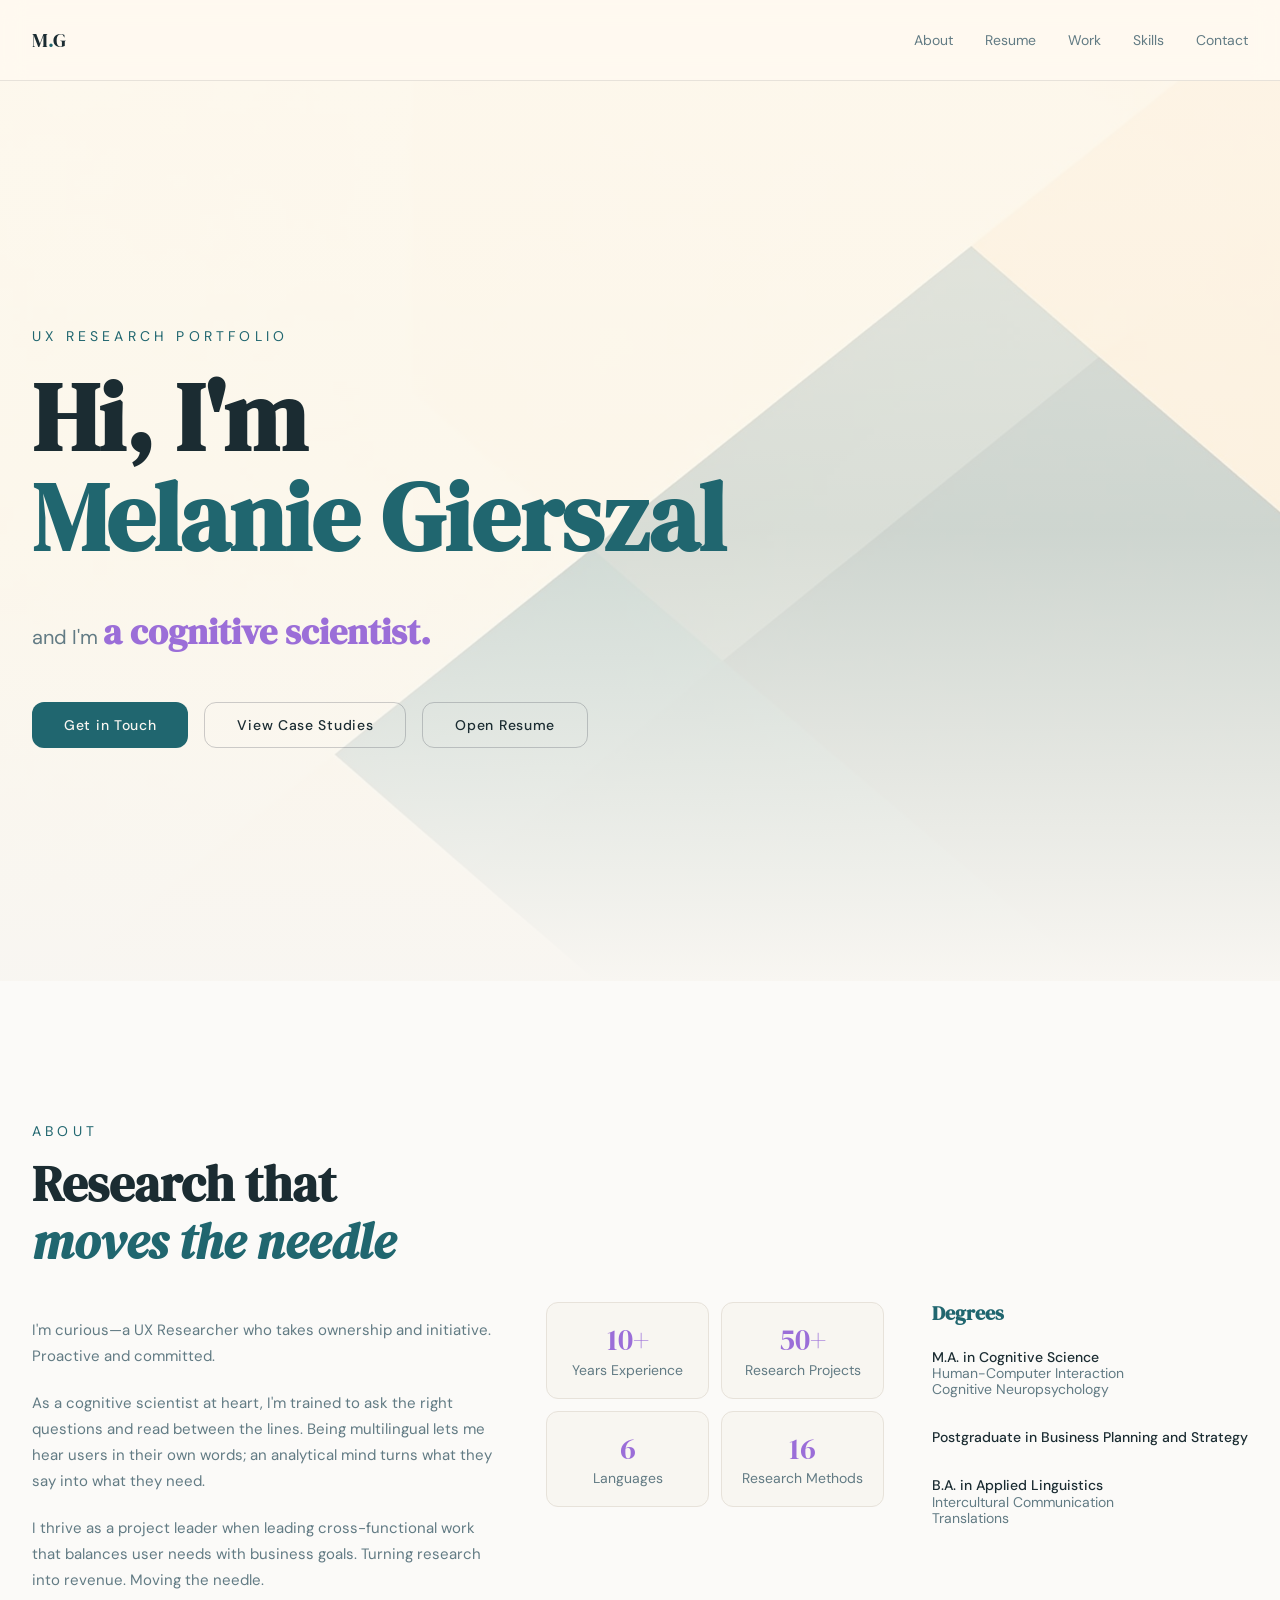
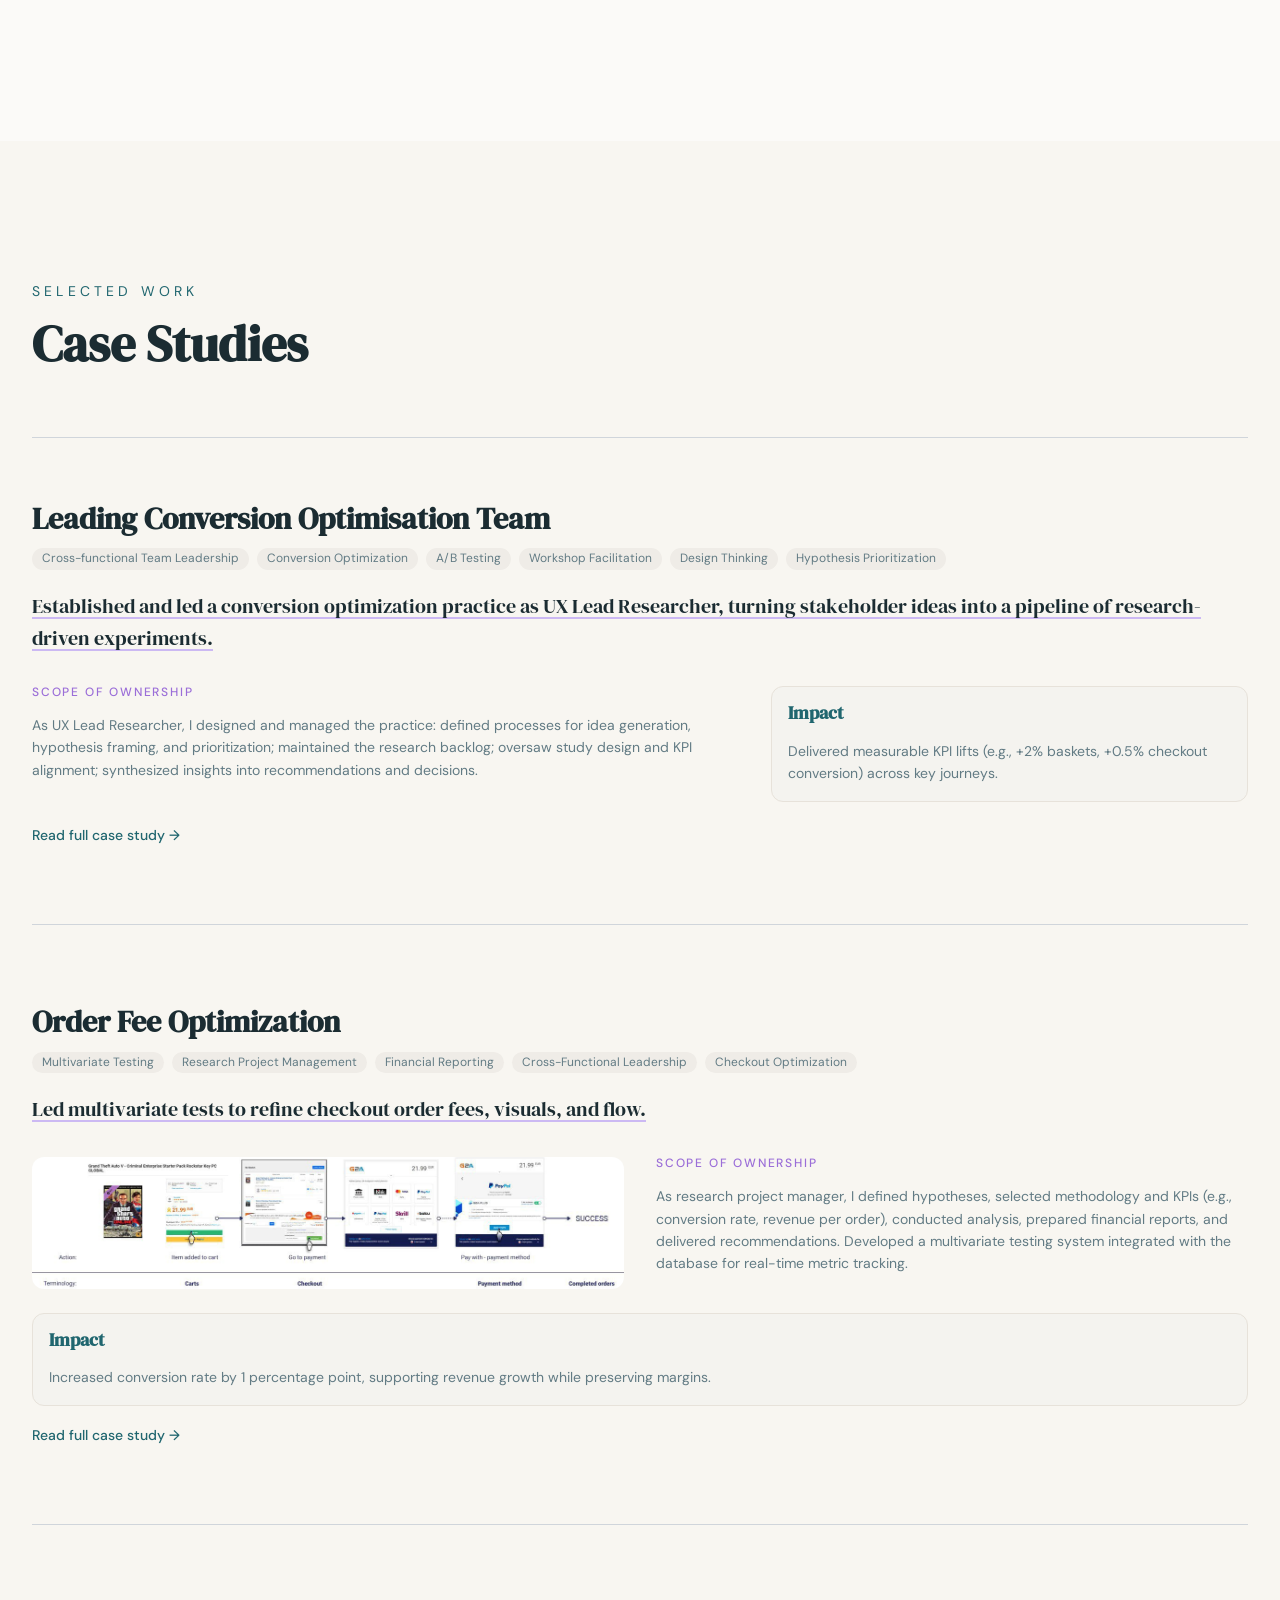
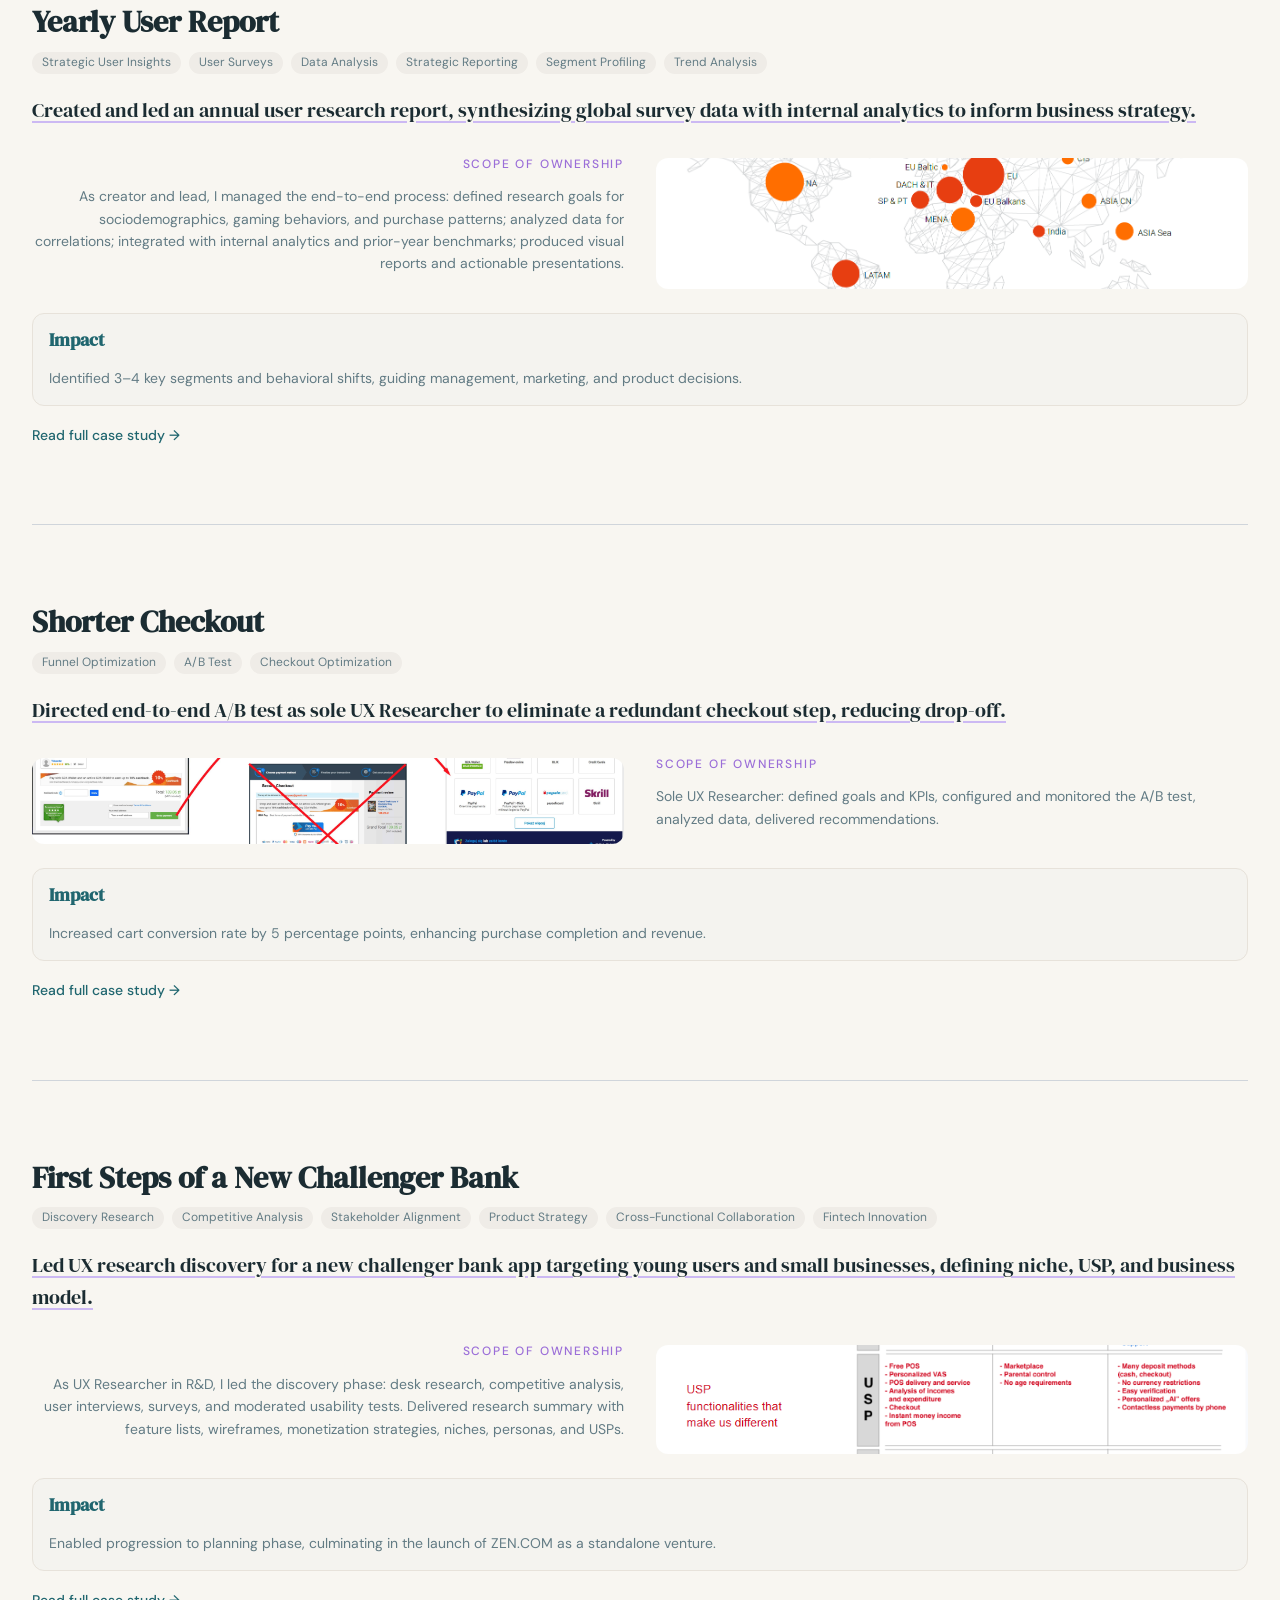
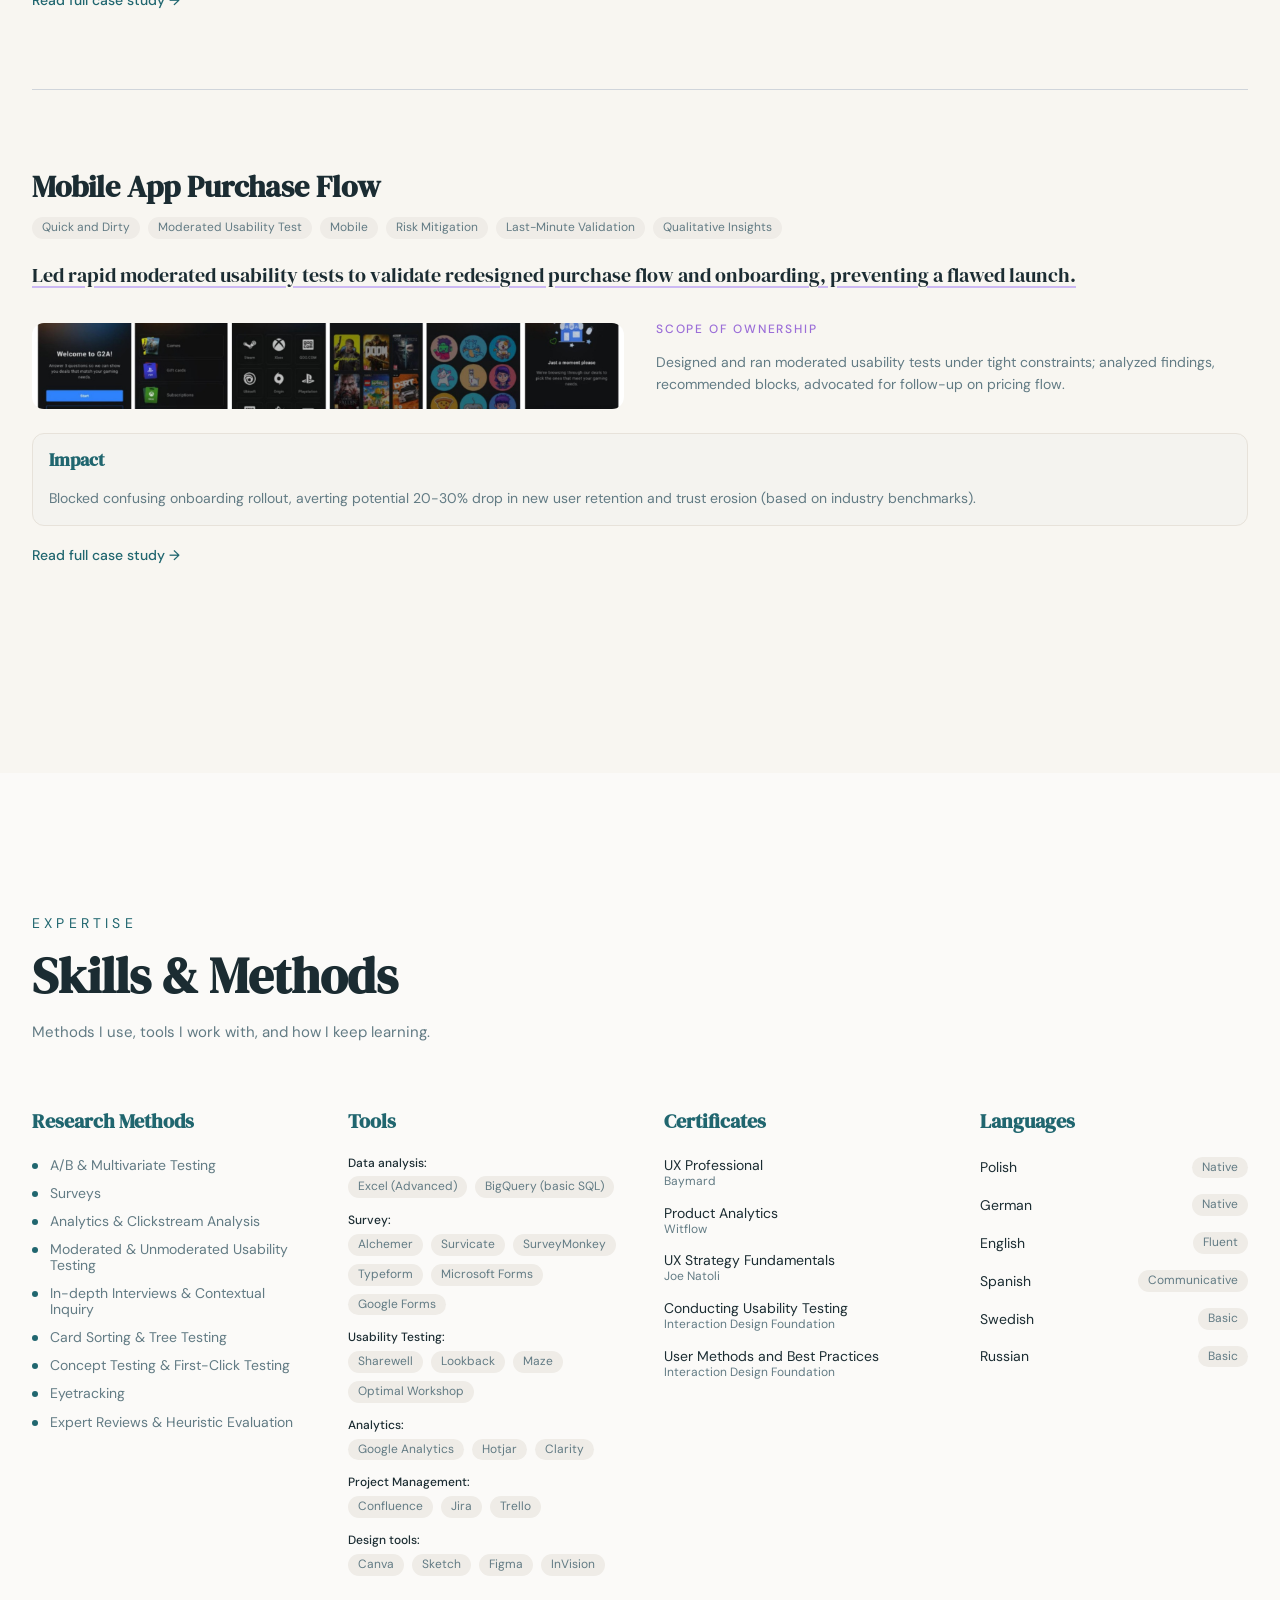
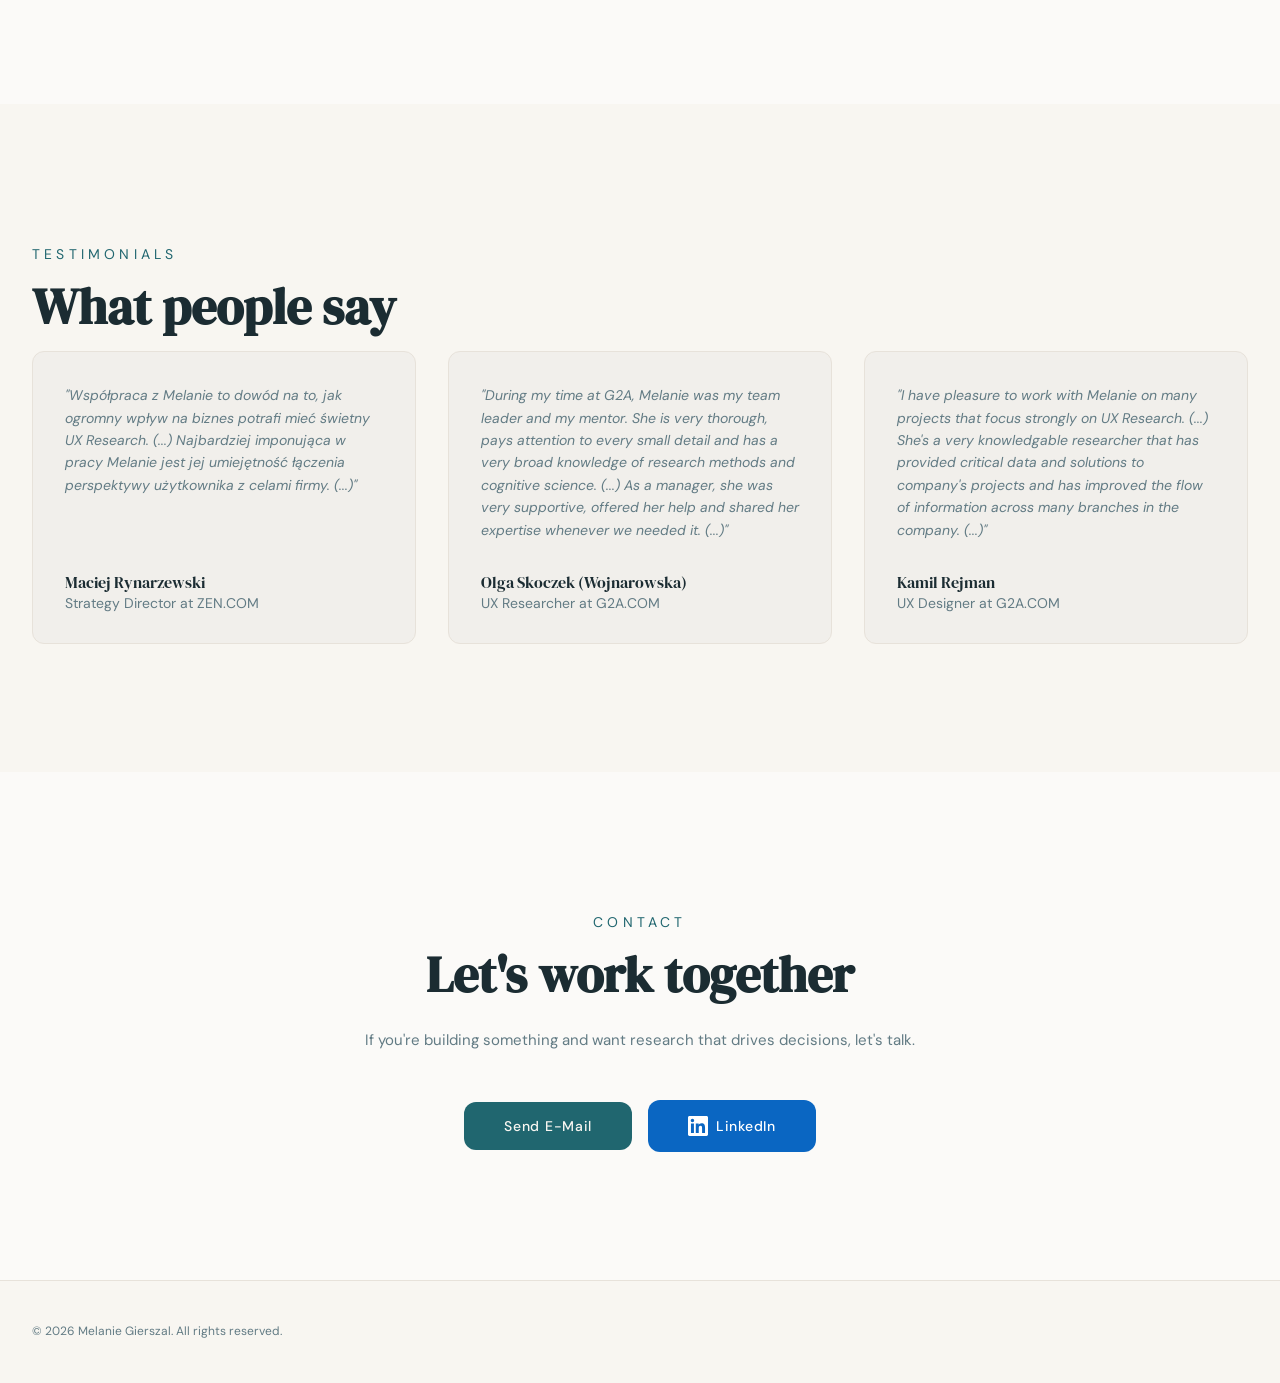
==== commit 97b81502: "cv updated Made-with: Cursor" ====
--- a/index.html
+++ b/index.html
@@ -6,7 +6,7 @@
     <title>Melanie Gierszal · UX Research Portfolio</title>
     <meta
       name="description"
-      content="UX Research portfolio of Melanie Gierszal – Baymard-certified UX Researcher turning complex data into actionable insights."
+      content="10+ years of UX Research. Melanie Gierszal – turning complex data into decisions that drive product and revenue."
     />
 
     <link
@@ -432,7 +432,7 @@
         .about-grid {
           grid-template-columns: 1fr auto auto;
           gap: 3rem;
-          align-items: stretch;
+          align-items: start;
         }
       }
 
@@ -446,27 +446,35 @@
         margin-bottom: 1.25rem;
       }
 
+      .about-wrapper {
+        /* wrapper for heading + grid */
+      }
+
+      .about-heading {
+        margin-bottom: 2rem;
+      }
+
+      .about-degrees-heading {
+        font-family: var(--font-display);
+        font-size: 1.25rem;
+        color: var(--primary);
+        text-align: left;
+        margin-bottom: 1rem;
+      }
+
       .about-heading-italic {
         font-style: italic;
       }
 
       .about-stats {
+        display: grid;
+        grid-template-columns: repeat(2, 1fr);
+        gap: 0.75rem;
+      }
+
+      .about-education {
         display: flex;
         flex-direction: column;
-        gap: 0.75rem;
-      }
-
-      @media (min-width: 768px) {
-        .about-grid > div:last-child {
-          display: flex;
-          flex-direction: column;
-        }
-
-        .about-education {
-          flex: 1;
-          display: flex;
-          flex-direction: column;
-        }
       }
 
       .about-stat-card {
@@ -683,6 +691,11 @@
         .case-row > .case-row-scope {
           grid-area: scope;
           min-width: 0;
+          text-align: right;
+        }
+
+        .case-row.reversed > .case-row-scope {
+          text-align: left;
         }
 
         .case-row > .case-row-image {
@@ -1013,6 +1026,24 @@
         background: var(--primary);
         margin-top: 6px;
         flex-shrink: 0;
+      }
+
+      .skills-tool-categories {
+        display: flex;
+        flex-direction: column;
+        gap: 1rem;
+      }
+
+      .skills-tool-row {
+        display: flex;
+        flex-direction: column;
+        gap: 0.375rem;
+      }
+
+      .skills-tool-label {
+        font-size: 0.75rem;
+        font-weight: 500;
+        color: var(--foreground);
       }
 
       .skills-tags {
@@ -1396,24 +1427,23 @@
         <section class="about-section bg-card" id="about">
           <div class="container">
             <p class="eyebrow">About</p>
-            <div class="about-grid">
-            <div>
-              <h2 class="section-heading">
+            <div class="about-wrapper">
+              <h2 class="section-heading about-heading">
                 Research that<br /><span class="text-primary about-heading-italic">moves the needle</span>
               </h2>
-              <div class="about-body">
+              <div class="about-grid">
+                <div class="about-body">
                 <p>
-                  I'm a curiosity-driven UX Researcher taking ownership and initiative.
+                  I'm curious—a UX Researcher who takes ownership and initiative. Proactive and committed.
                 </p>
                 <p>
-                  The passion for asking users the right questions are rooted in my background in cognitive sciences, the ability to lead between the lines - in applied linguistic studies.
+                  As a cognitive scientist at heart, I'm trained to ask the right questions and read between the lines. Being multilingual lets me hear users in their own words; an analytical mind turns what they say into what they need.
                 </p>
                 <p>
-                  I thrive when leading cross-functional projects that balance user needs with business goals, turning research into revenue.
+                  I thrive as a project leader when leading cross-functional work that balances user needs with business goals. Turning research into revenue. Moving the needle.
                 </p>
-              </div>
-            </div>
-            <div class="about-stats">
+                </div>
+                <div class="about-stats">
               <div class="about-stat-card">
                 <div class="about-stat-number">10+</div>
                 <div class="about-stat-label">Years Experience</div>
@@ -1426,10 +1456,13 @@
                 <div class="about-stat-number">6</div>
                 <div class="about-stat-label">Languages</div>
               </div>
+              <div class="about-stat-card">
+                <div class="about-stat-number">16</div>
+                <div class="about-stat-label">Research Methods</div>
+              </div>
             </div>
-            <div>
-              <div class="about-education">
-                <h3>Degrees</h3>
+            <div class="about-education">
+              <h3 class="about-degrees-heading">Degrees</h3>
                 <div class="about-edu-item">
                   <div class="about-edu-degree">M.A. in Cognitive Science</div>
                   <div class="about-edu-meta">Human-Computer Interaction</div>
@@ -1656,7 +1689,7 @@
                 <div class="case-row">
                   <div class="case-row-scope">
                     <div class="case-scope-label">Scope of Ownership</div>
-                    <p class="case-scope-text">As creator and lead, I managed the end-to-end process: defined research goals and questions; designed survey structure for sociodemographics, gaming behaviors, and purchase patterns; planned global rollout, sampling, and timing; analyzed data for correlations; integrated with internal analytics and prior-year benchmarks; produced visual reports and actionable presentations.</p>
+                    <p class="case-scope-text">As creator and lead, I managed the end-to-end process: defined research goals for sociodemographics, gaming behaviors, and purchase patterns; analyzed data for correlations; integrated with internal analytics and prior-year benchmarks; produced visual reports and actionable presentations.</p>
                   </div>
                   <div class="case-row-image">
                     <img src="assets/case-study-user-report-map.png" alt="Yearly User Report" />
@@ -1673,16 +1706,16 @@
                       <div class="case-expanded-card">
                         <h4>Problem & Motivation</h4>
                         <div class="case-expanded-label">Business Goal</div>
-                        <p class="case-expanded-text">Provide management, marketing, and product with up-to-date, structured user insights so that strategic decisions were grounded in current customer profiles, not assumptions or outdated research.</p>
+                        <p class="case-expanded-text">Ground strategic decisions in current customer profiles, not assumptions or outdated research.</p>
                         <div class="case-expanded-label">User Pain</div>
-                        <p class="case-expanded-text">The organization lacked a unified, regularly updated view of user sociodemographics, gaming habits, and purchase behaviors, leading to fragmented decision-making.</p>
+                        <p class="case-expanded-text">No unified, regularly updated view of users—leading to fragmented decisions.</p>
                         <div class="case-expanded-label">Trigger</div>
-                        <p class="case-expanded-text">Leadership recognised that in a fast-changing e-commerce environment, not systematically tracking how users change over time meant missing opportunities to adapt offers, messaging, and product strategy.</p>
+                        <p class="case-expanded-text">Not tracking user changes over time meant missing opportunities.</p>
                       </div>
                       <div class="case-expanded-card">
                         <h4>My Role</h4>
                         <div class="case-expanded-label">Scope of Ownership</div>
-                        <p class="case-expanded-text">As creator and lead, I managed the end-to-end process: defined research goals and questions; designed survey structure for sociodemographics, gaming behaviors, and purchase patterns; planned global rollout, sampling, and timing; analyzed data for correlations; integrated with internal analytics and prior-year benchmarks; produced visual reports and actionable presentations.</p>
+                        <p class="case-expanded-text">As creator and lead, I managed the end-to-end process: defined research goals for sociodemographics, gaming behaviors, and purchase patterns; analyzed data for correlations; integrated with internal analytics and prior-year benchmarks; produced visual reports and actionable presentations.</p>
                         <div class="case-expanded-label">Collaboration</div>
                         <p class="case-expanded-text">Management, Business, Marketing, Data Analysts</p>
                       </div>
@@ -1692,30 +1725,41 @@
                       <div class="case-expanded-label">Research Goals</div>
                       <ul class="case-expanded-text" style="list-style:disc;padding-left:1.25rem;margin:0.5rem 0">
                         <li>Profile core users (sociodemographics, motivations, gaming habits).</li>
-                        <li>Track behavioral and preference changes across segments over time.</li>
-                        <li>Validate survey findings against internal analytics for enriched insights.</li>
+                        <li>Track changes across segments over time.</li>
+                        <li>Validate findings against internal analytics.</li>
                       </ul>
                       <div class="case-expanded-label">Method</div>
-                      <p class="case-expanded-text">Conducted recurring global surveys throughout the year for declarative data; performed quantitative analysis of responses combined with behavioral metrics (e.g., purchase frequency, category preferences, device usage); conducted trend comparisons with previous years.</p>
+                      <p class="case-expanded-text">Recurring global surveys; quantitative analysis combined with behavioral metrics; trend comparisons with prior years.</p>
+                      <div class="case-expanded-label">Screens</div>
+                      <div class="case-expanded-screens-grid case-expanded-screens-single-row">
+                        <button type="button" class="case-expanded-thumbnail case-expanded-thumbnail-rect" data-modal-src="assets/User%20Report%20ToC1.jpg" data-modal-alt="Report table of contents – part 1">
+                          <span>Report table of contents – part 1</span>
+                          <span class="thumb-square"><img src="assets/User%20Report%20ToC1.jpg" alt="Report table of contents – part 1" /></span>
+                        </button>
+                        <button type="button" class="case-expanded-thumbnail case-expanded-thumbnail-rect" data-modal-src="assets/User%20Report%20ToC2.jpg" data-modal-alt="Report table of contents – part 2">
+                          <span>Report table of contents – part 2</span>
+                          <span class="thumb-square"><img src="assets/User%20Report%20ToC2.jpg" alt="Report table of contents – part 2" /></span>
+                        </button>
+                      </div>
                     </div>
                     <div class="case-expanded-grid case-expanded-grid-2">
                       <div class="case-expanded-card">
                         <h4>Outcome</h4>
                         <div class="case-expanded-label">Key Insight</div>
-                        <p class="case-expanded-text">The yearly user report revealed clear shifts in user profiles, gaming preferences, and purchase behaviour over time, exposing previously unnoticed segments and contradictions between assumed and actual user behaviour.</p>
+                        <p class="case-expanded-text">The report revealed shifts in profiles, preferences, and behaviour—exposing unnoticed segments and contradictions between assumed and actual behaviour.</p>
                         <div class="case-expanded-label">Project Decision</div>
-                        <p class="case-expanded-text">Management adopted for campaign targeting; marketing refined segment-specific offers; product adjusted messaging and feature priorities based on trends.</p>
+                        <p class="case-expanded-text">Management adopted for targeting; marketing refined offers; product adjusted messaging and priorities based on trends.</p>
                         <div class="case-expanded-label">Numbers</div>
                         <p class="case-expanded-text">Globally representative sample; defined 3–4 segments; surfaced significant shifts.</p>
                       </div>
                       <div class="case-expanded-card">
                         <h4>Afterthought</h4>
                         <div class="case-expanded-label">What Worked</div>
-                        <p class="case-expanded-text">Created a repeatable, yearly rhythm for user research that closed the gap between one-off analytics and long-term strategic understanding, enabling continuous learning about the user base.</p>
+                        <p class="case-expanded-text">Repeatable yearly rhythm closed the gap between one-off analytics and long-term strategic understanding.</p>
                         <div class="case-expanded-label">What Could Be Done Differently</div>
-                        <p class="case-expanded-text">Integrate report earlier into planning cycles (e.g., quarterly reviews) and incorporate workshops for broader team adoption and business application.</p>
+                        <p class="case-expanded-text">Integrate earlier into planning cycles; add workshops for broader adoption.</p>
                         <div class="case-expanded-label">Key Learnings</div>
-                        <p class="case-expanded-text">Developed skills in combining scalable surveys with internal analytics to produce comprehensive insights beyond individual methods. Gained expertise in creating living strategic documents that build organizational memory and reinforce user-centered decision-making over time.</p>
+                        <p class="case-expanded-text">Combined surveys with analytics for insights beyond individual methods. Repeatable reports build organisational memory and reinforce user-centred decisions.</p>
                       </div>
                     </div>
                   </div>
@@ -1736,7 +1780,7 @@
                 <div class="case-row reversed">
                   <div class="case-row-scope">
                     <div class="case-scope-label">Scope of Ownership</div>
-                    <p class="case-scope-text">As sole UX Researcher, I defined research goals and KPIs (e.g., cart conversion rate, drop-off at step), configured and monitored the A/B test, analyzed behavioral and conversion data, and provided actionable recommendations to product and business stakeholders.</p>
+                    <p class="case-scope-text">Sole UX Researcher: defined goals and KPIs, configured and monitored the A/B test, analyzed data, delivered recommendations.</p>
                   </div>
                   <div class="case-row-image">
                     <img src="assets/case-study-shorter-checkout.png" alt="Shorter Checkout" />
@@ -1753,16 +1797,16 @@
                       <div class="case-expanded-card">
                         <h4>Problem & Motivation</h4>
                         <div class="case-expanded-label">Business Goal</div>
-                        <p class="case-expanded-text">Minimize losses in late checkout stages by removing an unnecessary step, while sustaining or improving conversion and revenue.</p>
+                        <p class="case-expanded-text">Remove the unnecessary step; sustain or improve conversion and revenue.</p>
                         <div class="case-expanded-label">User Pain</div>
-                        <p class="case-expanded-text">Users encountered a redundant step that repeated information, fostering confusion and abandonment risks near purchase completion.</p>
+                        <p class="case-expanded-text">A redundant step repeated information, fostering confusion and abandonment near purchase completion.</p>
                         <div class="case-expanded-label">Trigger</div>
-                        <p class="case-expanded-text">Analytics revealed that extra steps in the journey—duplicating data from the marketplace-embedded step into the new payment gateway—increased exit rates significantly.</p>
+                        <p class="case-expanded-text">Analytics showed that extra steps duplicating data increased exit rates.</p>
                       </div>
                       <div class="case-expanded-card">
                         <h4>My Role</h4>
                         <div class="case-expanded-label">Scope of Ownership</div>
-                        <p class="case-expanded-text">As sole UX Researcher, I defined research goals and KPIs (e.g., cart conversion rate, drop-off at step), configured and monitored the A/B test, analyzed behavioral and conversion data, and provided actionable recommendations to product and business stakeholders.</p>
+                        <p class="case-expanded-text">Sole UX Researcher: defined goals and KPIs, configured and monitored the A/B test, analyzed data, delivered recommendations.</p>
                         <div class="case-expanded-label">Collaboration</div>
                         <p class="case-expanded-text">IT, Business Intelligence</p>
                       </div>
@@ -1770,30 +1814,35 @@
                     <div class="case-expanded-card">
                       <h4>Research Process</h4>
                       <div class="case-expanded-label">Research Goals</div>
-                      <ul class="case-expanded-text" style="list-style:disc;padding-left:1.25rem;margin:0.5rem 0">
-                        <li>Assess the effect of removing the redundant step on cart conversion rate and purchase completion.</li>
-                      </ul>
+                      <p class="case-expanded-text">Assess the effect of removing the redundant step on cart conversion and purchase completion.</p>
                       <div class="case-expanded-label">Method</div>
-                      <p class="case-expanded-text">Executed a controlled A/B test (n=250k+ users), comparing the full flow (two steps) against a streamlined single-step version in the payment gateway. Tracked KPIs via integrated analytics dashboard.</p>
+                      <p class="case-expanded-text">Controlled A/B test: old (two steps) flow vs new (one step) flow. Tracked KPIs via analytics dashboard.</p>
+                      <div class="case-expanded-label">Screens</div>
+                      <div class="case-expanded-screens-grid case-expanded-screens-single-row">
+                        <button type="button" class="case-expanded-thumbnail case-expanded-thumbnail-rect" data-modal-src="assets/case-study-shorter-checkout.png" data-modal-alt="Old (two steps) flow vs new (one step) flow">
+                          <span>Old (two steps) flow vs new (one step) flow</span>
+                          <span class="thumb-square"><img src="assets/case-study-shorter-checkout.png" alt="Old (two steps) flow vs new (one step) flow" /></span>
+                        </button>
+                      </div>
                     </div>
                     <div class="case-expanded-grid case-expanded-grid-2">
                       <div class="case-expanded-card">
                         <h4>Outcome</h4>
                         <div class="case-expanded-label">Key Insight</div>
-                        <p class="case-expanded-text">The additional step, despite visual consistency, elevated drop-off rates and failed to retain users at journey end.</p>
+                        <p class="case-expanded-text">The additional step elevated drop-off rates and failed to retain users at journey end.</p>
                         <div class="case-expanded-label">Project Decision</div>
-                        <p class="case-expanded-text">Removed the redundant step, consolidating into a single, streamlined checkout within the payment gateway.</p>
+                        <p class="case-expanded-text">Removed the redundant step; consolidated into a single checkout in the payment gateway.</p>
                         <div class="case-expanded-label">Numbers</div>
                         <p class="case-expanded-text">Increased cart conversion rate by 5 percentage points, directly improving purchase completion and revenue.</p>
                       </div>
                       <div class="case-expanded-card">
                         <h4>Afterthought</h4>
                         <div class="case-expanded-label">What Worked</div>
-                        <p class="case-expanded-text">Enabled rapid, data-driven decisions through close KPI monitoring and clear stakeholder alignment.</p>
+                        <p class="case-expanded-text">Close KPI monitoring and stakeholder alignment enabled rapid decisions.</p>
                         <div class="case-expanded-label">What Could Be Done Differently</div>
-                        <p class="case-expanded-text">Address technical debt earlier to accelerate implementation beyond the checkout modifications.</p>
+                        <p class="case-expanded-text">Address technical debt earlier to accelerate implementation.</p>
                         <div class="case-expanded-label">Key Learnings</div>
-                        <p class="case-expanded-text">Established a practice of thorough preparation, recognizing that research success depends on upstream alignment with development, business expectations, and shared goals.</p>
+                        <p class="case-expanded-text">Success depended on upstream alignment with dev, business, and shared goals.</p>
                       </div>
                     </div>
                   </div>
@@ -1817,7 +1866,7 @@
                 <div class="case-row">
                   <div class="case-row-scope">
                     <div class="case-scope-label">Scope of Ownership</div>
-                    <p class="case-scope-text">As UX Researcher in the R&D department, I spearheaded the discovery phase, synthesizing desk research, competitive analysis, user interviews, surveys, and moderated usability tests to define product viability. Delivered comprehensive research summary with personal and business feature lists, wireframes, monetization strategies, niches, personas and USPs.</p>
+                    <p class="case-scope-text">As UX Researcher in R&D, I led the discovery phase: desk research, competitive analysis, user interviews, surveys, and moderated usability tests. Delivered research summary with feature lists, wireframes, monetization strategies, niches, personas, and USPs.</p>
                   </div>
                   <div class="case-row-image">
                     <img src="assets/case-study-challenger-bank.png" alt="Challenger Bank" />
@@ -1834,7 +1883,7 @@
                       <div class="case-expanded-card">
                         <h4>Problem & Motivation</h4>
                         <div class="case-expanded-label">Business Goal</div>
-                        <p class="case-expanded-text">Launch a competitive challenger bank for personal and business users in the European market.</p>
+                        <p class="case-expanded-text">Launch competitive challenger bank for personal and business users in Europe.</p>
                         <div class="case-expanded-label">User Pain</div>
                         <p class="case-expanded-text">Young users and small business owners lacked seamless banking apps with intuitive experiences.</p>
                         <div class="case-expanded-label">Trigger</div>
@@ -1843,7 +1892,7 @@
                       <div class="case-expanded-card">
                         <h4>My Role</h4>
                         <div class="case-expanded-label">Scope of Ownership</div>
-                        <p class="case-expanded-text">As UX Researcher in the R&D department, I spearheaded the discovery phase, synthesizing desk research, competitive analysis, user interviews, surveys, and moderated usability tests to define product viability. Delivered comprehensive research summary with personal and business feature lists, wireframes, monetization strategies, niches, personas and USPs.</p>
+                        <p class="case-expanded-text">As UX Researcher in R&D, I led the discovery phase: desk research, competitive analysis, user interviews, surveys, and moderated usability tests. Delivered research summary with feature lists, wireframes, monetization strategies, niches, personas, and USPs.</p>
                         <div class="case-expanded-label">Collaboration</div>
                         <p class="case-expanded-text">CEO, Product Owner, UX Designer, Market Researcher, Business Analyst</p>
                       </div>
@@ -1857,25 +1906,36 @@
                       </ul>
                       <div class="case-expanded-label">Method</div>
                       <p class="case-expanded-text">Desk research, competitive benchmarking, user interviews and surveys with target segments.</p>
+                      <div class="case-expanded-label">Screens</div>
+                      <div class="case-expanded-screens-grid case-expanded-screens-single-row">
+                        <button type="button" class="case-expanded-thumbnail case-expanded-thumbnail-rect" data-modal-src="assets/case-study-challenger-bank.png" data-modal-alt="Feature matrix: CORE, USP, IDEAS by SME and Young segments">
+                          <span>Feature matrix: CORE, USP, IDEAS</span>
+                          <span class="thumb-square"><img src="assets/case-study-challenger-bank.png" alt="Feature matrix: CORE, USP, IDEAS by SME and Young segments" /></span>
+                        </button>
+                        <button type="button" class="case-expanded-thumbnail case-expanded-thumbnail-rect" data-modal-src="assets/case-study-challenger-bank-phases.png" data-modal-alt="Project phases from brief to implementation">
+                          <span>Project phases from brief to implementation</span>
+                          <span class="thumb-square"><img src="assets/case-study-challenger-bank-phases.png" alt="Project phases from brief to implementation" /></span>
+                        </button>
+                      </div>
                     </div>
                     <div class="case-expanded-grid case-expanded-grid-2">
                       <div class="case-expanded-card">
                         <h4>Outcome</h4>
                         <div class="case-expanded-label">Key Insight</div>
-                        <p class="case-expanded-text">Two viable niches (young users and SME) emerged with tailored USPs, alongside feature priorities, wireframes, and monetization models for scalability.</p>
+                        <p class="case-expanded-text">Two viable niches (young users and SME) emerged with tailored USPs, feature priorities, wireframes, and monetization models.</p>
                         <div class="case-expanded-label">Project Decision</div>
-                        <p class="case-expanded-text">Advanced to planning phase; initiative spun out as independent entity ZEN.COM.</p>
+                        <p class="case-expanded-text">Advanced to planning phase; initiative spun out as ZEN.COM.</p>
                         <div class="case-expanded-label">Numbers</div>
-                        <p class="case-expanded-text">Discovery research directly propelled project from ideation to structured planning and commercialization.</p>
+                        <p class="case-expanded-text">Discovery research propelled project from ideation to structured planning and commercialization.</p>
                       </div>
                       <div class="case-expanded-card">
                         <h4>Afterthought</h4>
                         <div class="case-expanded-label">What Worked</div>
-                        <p class="case-expanded-text">Fast-paced, in-person cross-functional collaboration accelerated insights, outperforming remote dynamics from prior experience.</p>
+                        <p class="case-expanded-text">Fast-paced, in-person cross-functional collaboration accelerated insights and alignment.</p>
                         <div class="case-expanded-label">What Could Be Done Differently</div>
-                        <p class="case-expanded-text">Clearer role definitions and aligned visions among business stakeholders upfront to minimize confusion and delays.</p>
+                        <p class="case-expanded-text">Clearer role definitions and aligned visions upfront.</p>
                         <div class="case-expanded-label">Key Learnings</div>
-                        <p class="case-expanded-text">Excelled in bridging UX research with strategic product decisions in fintech, reinforcing my strength in leading high-uncertainty discovery for international ventures.</p>
+                        <p class="case-expanded-text">Bridged UX research with strategic product decisions in fintech. Led high-uncertainty discovery from ideation to commercialization.</p>
                       </div>
                     </div>
                   </div>
@@ -1899,10 +1959,10 @@
                 <div class="case-row reversed">
                   <div class="case-row-scope">
                     <div class="case-scope-label">Scope of Ownership</div>
-                    <p class="case-scope-text">Designed and executed moderated usability tests despite tight timelines/budget; analyzed findings, recommended blocks, and advocated for follow-up research on pricing flow.</p>
+                    <p class="case-scope-text">Designed and ran moderated usability tests under tight constraints; analyzed findings, recommended blocks, advocated for follow-up on pricing flow.</p>
                   </div>
                   <div class="case-row-image">
-                    <img src="assets/case-study-mobile-onboarding.png" alt="Mobile App Purchase Flow" />
+                    <img src="assets/Onboarding.jpg" alt="Mobile App Purchase Flow" />
                   </div>
                 </div>
                 <div class="case-impact-box">
@@ -1916,16 +1976,16 @@
                       <div class="case-expanded-card">
                         <h4>Problem & Motivation</h4>
                         <div class="case-expanded-label">Business Goal</div>
-                        <p class="case-expanded-text">Introduce new onboarding feature and test redesigned purchase flow elements (search, filters, product page offers) ahead of launch.</p>
+                        <p class="case-expanded-text">Introduce onboarding; test redesigned purchase flow (search, filters, offers) ahead of launch.</p>
                         <div class="case-expanded-label">User Pain</div>
-                        <p class="case-expanded-text">New users faced confusion in first impressions, search findability, filters, and dynamic pricing changes, fostering distrust.</p>
+                        <p class="case-expanded-text">New users faced confusion in first impressions, search, filters, and pricing—fostering distrust.</p>
                         <div class="case-expanded-label">Trigger</div>
-                        <p class="case-expanded-text">Surge in user feedback prompted intuition-driven redesign; I intervened pre-release for quick validation.</p>
+                        <p class="case-expanded-text">User feedback prompted redesign; research brought in pre-release for validation.</p>
                       </div>
                       <div class="case-expanded-card">
                         <h4>My Role</h4>
                         <div class="case-expanded-label">Scope of Ownership</div>
-                        <p class="case-expanded-text">Designed and executed moderated usability tests despite tight timelines/budget; analyzed findings, recommended blocks, and advocated for follow-up research on pricing flow.</p>
+                        <p class="case-expanded-text">Designed and ran moderated usability tests under tight constraints; analyzed findings, recommended blocks, advocated for follow-up on pricing flow.</p>
                         <div class="case-expanded-label">Collaboration</div>
                         <p class="case-expanded-text">Product Owner (Mobile App), UX Designer, IT team</p>
                       </div>
@@ -1939,6 +1999,21 @@
                       </ul>
                       <div class="case-expanded-label">Method</div>
                       <p class="case-expanded-text">Moderated usability tests with 5 target users (quick recruitment via network).</p>
+                      <div class="case-expanded-label">Screens</div>
+                      <div class="case-expanded-screens-grid case-expanded-screens-single-row">
+                        <button type="button" class="case-expanded-thumbnail case-expanded-thumbnail-rect" data-modal-src="assets/Onboarding.jpg" data-modal-alt="Onboarding flow screens">
+                          <span>Onboarding flow</span>
+                          <span class="thumb-square"><img src="assets/Onboarding.jpg" alt="Onboarding flow screens" /></span>
+                        </button>
+                        <button type="button" class="case-expanded-thumbnail case-expanded-thumbnail-rect" data-modal-src="assets/case-study-mobile-methodology.png" data-modal-alt="Methodology details for moderated usability test">
+                          <span>Methodology</span>
+                          <span class="thumb-square"><img src="assets/case-study-mobile-methodology.png" alt="Methodology details for moderated usability test" /></span>
+                        </button>
+                        <button type="button" class="case-expanded-thumbnail case-expanded-thumbnail-rect" data-modal-src="assets/case-study-mobile-conclusions.png" data-modal-alt="Onboarding conclusions and recommendations">
+                          <span>Onboarding conclusions &amp; recommendations</span>
+                          <span class="thumb-square"><img src="assets/case-study-mobile-conclusions.png" alt="Onboarding conclusions and recommendations" /></span>
+                        </button>
+                      </div>
                     </div>
                     <div class="case-expanded-grid case-expanded-grid-2">
                       <div class="case-expanded-card">
@@ -1948,16 +2023,16 @@
                         <div class="case-expanded-label">Project Decision</div>
                         <p class="case-expanded-text">Scrapped onboarding from release; deferred pricing flow redesign for deeper research.</p>
                         <div class="case-expanded-label">Numbers</div>
-                        <p class="case-expanded-text">Testing with just 5 users surfaced critical issues (per Nielsen's 5-user rule), saving weeks of post-launch fixes.</p>
+                        <p class="case-expanded-text">Testing with 5 users surfaced critical issues (per Nielsen's 5-user rule), saving weeks of post-launch fixes.</p>
                       </div>
                       <div class="case-expanded-card">
                         <h4>Afterthought</h4>
                         <div class="case-expanded-label">What Worked</div>
-                        <p class="case-expanded-text">Agile, 'quick &amp; dirty' approach delivered actionable insights under constraints, proving value of researcher intervention.</p>
+                        <p class="case-expanded-text">Agile, 'quick &amp; dirty' approach delivered actionable insights under tight constraints.</p>
                         <div class="case-expanded-label">What Could Be Done Differently</div>
                         <p class="case-expanded-text">Embed UX research from project kickoff, not end-stage.</p>
                         <div class="case-expanded-label">Key Learnings</div>
-                        <p class="case-expanded-text">Agile adaptation trumps perfection in fast-paced environments—honed my skills in high-pressure validation, ideal for international product leadership.</p>
+                        <p class="case-expanded-text">Agile adaptation trumps perfection in fast-paced environments. Quick validation under constraints delivered actionable insights and prevented a flawed launch.</p>
                       </div>
                     </div>
                   </div>
@@ -1971,35 +2046,78 @@
         <section class="skills-section bg-card" id="skills">
           <div class="container">
             <p class="eyebrow">Expertise</p>
-            <h2 class="section-heading skills-heading">Skills &amp; Methods</h2>
+            <h2 class="section-heading skills-heading" style="margin-bottom: 0.25rem;">Skills &amp; Methods</h2>
+            <p class="about-body" style="margin-bottom: 4rem; max-width: 42rem;">Methods I use, tools I work with, and how I keep learning.</p>
             <div class="skills-grid">
               <div class="skills-col">
                 <h3>Research Methods</h3>
                 <ul class="skills-list">
                   <li><span class="skills-dot"></span>A/B &amp; Multivariate Testing</li>
+                  <li><span class="skills-dot"></span>Surveys</li>
+                  <li><span class="skills-dot"></span>Analytics &amp; Clickstream Analysis</li>
                   <li><span class="skills-dot"></span>Moderated &amp; Unmoderated Usability Testing</li>
+                  <li><span class="skills-dot"></span>In-depth Interviews &amp; Contextual Inquiry</li>
+                  <li><span class="skills-dot"></span>Card Sorting &amp; Tree Testing</li>
+                  <li><span class="skills-dot"></span>Concept Testing &amp; First-Click Testing</li>
+                  <li><span class="skills-dot"></span>Eyetracking</li>
                   <li><span class="skills-dot"></span>Expert Reviews &amp; Heuristic Evaluation</li>
-                  <li><span class="skills-dot"></span>Surveys &amp; Data Analysis</li>
-                  <li><span class="skills-dot"></span>Card Sorting &amp; Tree Testing</li>
-                  <li><span class="skills-dot"></span>In-depth Interviews</li>
-                  <li><span class="skills-dot"></span>Data Visualization</li>
                 </ul>
               </div>
               <div class="skills-col">
                 <h3>Tools</h3>
-                <div class="skills-tags">
-                  <span class="skills-tag">Google Analytics</span>
-                  <span class="skills-tag">Firebase</span>
-                  <span class="skills-tag">Hotjar</span>
-                  <span class="skills-tag">Clarity</span>
-                  <span class="skills-tag">Alchemer</span>
-                  <span class="skills-tag">Survicate</span>
-                  <span class="skills-tag">Figma</span>
-                  <span class="skills-tag">Miro</span>
-                  <span class="skills-tag">Jira</span>
-                  <span class="skills-tag">BigQuery (SQL)</span>
-                  <span class="skills-tag">Excel (Advanced)</span>
-                  <span class="skills-tag">Google Tag Manager</span>
+                <div class="skills-tool-categories">
+                  <div class="skills-tool-row">
+                    <span class="skills-tool-label">Data analysis:</span>
+                    <div class="skills-tags">
+                      <span class="skills-tag">Excel (Advanced)</span>
+                      <span class="skills-tag">BigQuery (basic SQL)</span>
+                    </div>
+                  </div>
+                  <div class="skills-tool-row">
+                    <span class="skills-tool-label">Survey:</span>
+                    <div class="skills-tags">
+                      <span class="skills-tag">Alchemer</span>
+                      <span class="skills-tag">Survicate</span>
+                      <span class="skills-tag">SurveyMonkey</span>
+                      <span class="skills-tag">Typeform</span>
+                      <span class="skills-tag">Microsoft Forms</span>
+                      <span class="skills-tag">Google Forms</span>
+                    </div>
+                  </div>
+                  <div class="skills-tool-row">
+                    <span class="skills-tool-label">Usability Testing:</span>
+                    <div class="skills-tags">
+                      <span class="skills-tag">Sharewell</span>
+                      <span class="skills-tag">Lookback</span>
+                      <span class="skills-tag">Maze</span>
+                      <span class="skills-tag">Optimal Workshop</span>
+                    </div>
+                  </div>
+                  <div class="skills-tool-row">
+                    <span class="skills-tool-label">Analytics:</span>
+                    <div class="skills-tags">
+                      <span class="skills-tag">Google Analytics</span>
+                      <span class="skills-tag">Hotjar</span>
+                      <span class="skills-tag">Clarity</span>
+                    </div>
+                  </div>
+                  <div class="skills-tool-row">
+                    <span class="skills-tool-label">Project Management:</span>
+                    <div class="skills-tags">
+                      <span class="skills-tag">Confluence</span>
+                      <span class="skills-tag">Jira</span>
+                      <span class="skills-tag">Trello</span>
+                    </div>
+                  </div>
+                  <div class="skills-tool-row">
+                    <span class="skills-tool-label">Design tools:</span>
+                    <div class="skills-tags">
+                      <span class="skills-tag">Canva</span>
+                      <span class="skills-tag">Sketch</span>
+                      <span class="skills-tag">Figma</span>
+                      <span class="skills-tag">InVision</span>
+                    </div>
+                  </div>
                 </div>
               </div>
               <div class="skills-col">
@@ -2096,7 +2214,7 @@
               <p class="eyebrow">Contact</p>
               <h2 class="section-heading contact-heading">Let&apos;s work together</h2>
               <p class="contact-text">
-                Whether you need a UX research strategy, user testing, or data-driven insights — I&apos;d love to hear about your project.
+                If you're building something and want research that drives decisions, let's talk.
               </p>
               <div class="contact-buttons">
                 <a href="mailto:gierszal.melanie@gmail.com" class="contact-btn">
@@ -2301,13 +2419,12 @@
 
         var buzzwords = [
           "curious.",
+          "a cognitive scientist.",
           "multilingual.",
           "asking the right questions.",
-          "taking ownership.",
-          "a cognitive scientist.",
+          "proactive.",
           "reading between the lines.",
-          "committed.",
-          "proactive."
+          "taking ownership."
         ];
         var buzzwordEl = document.getElementById("buzzword");
         if (buzzwordEl) {
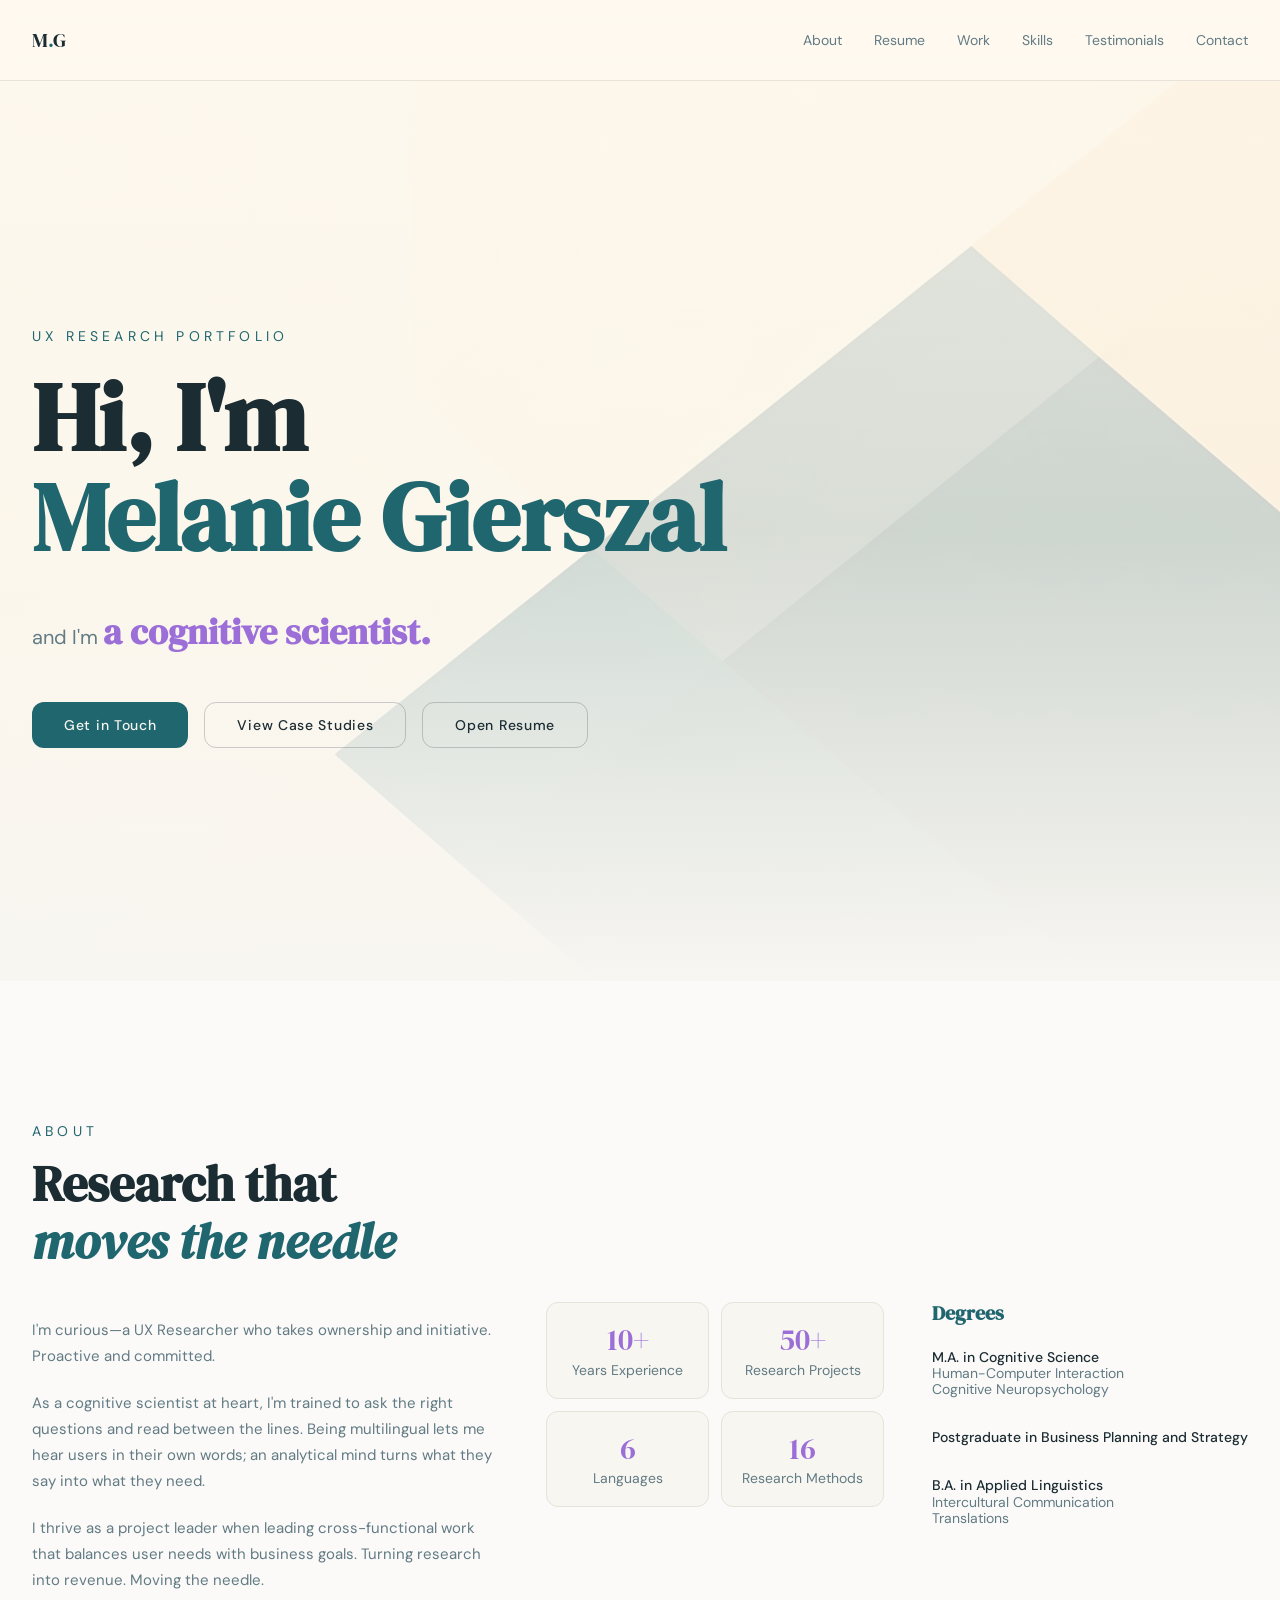
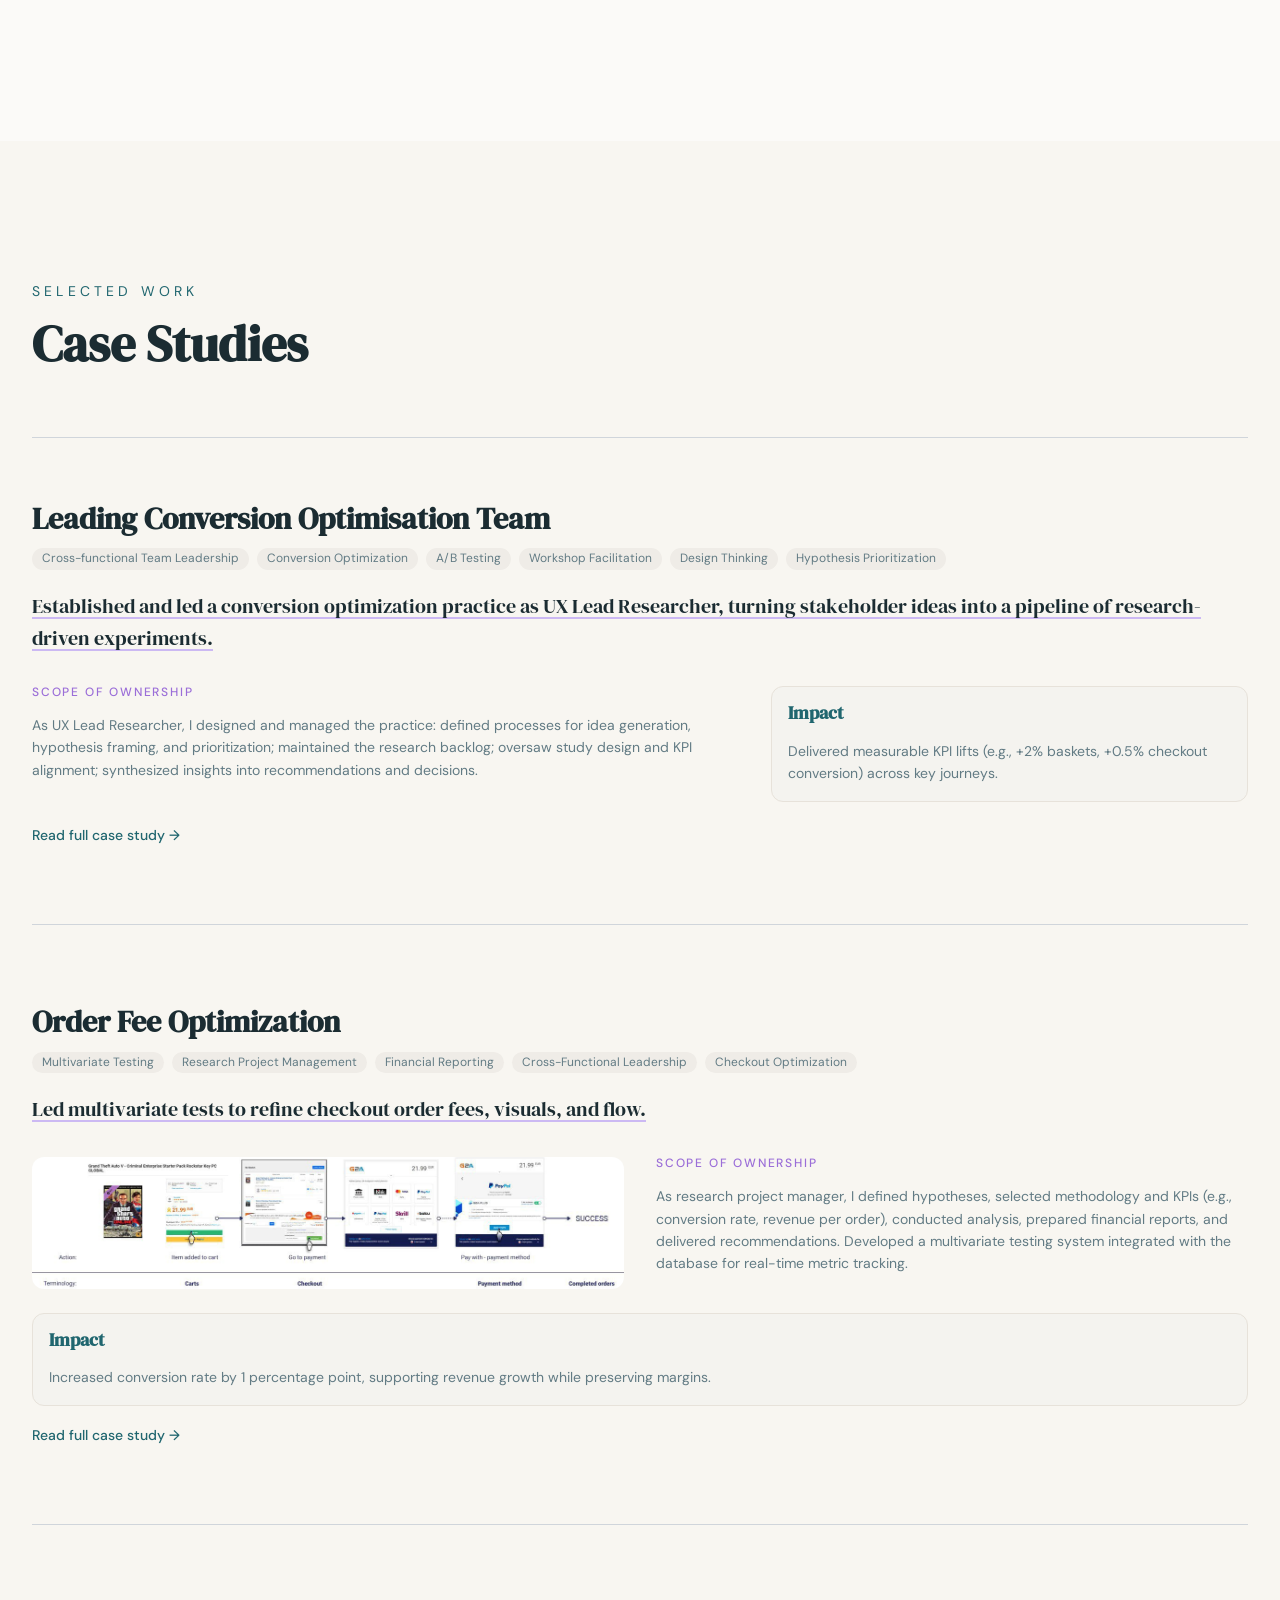
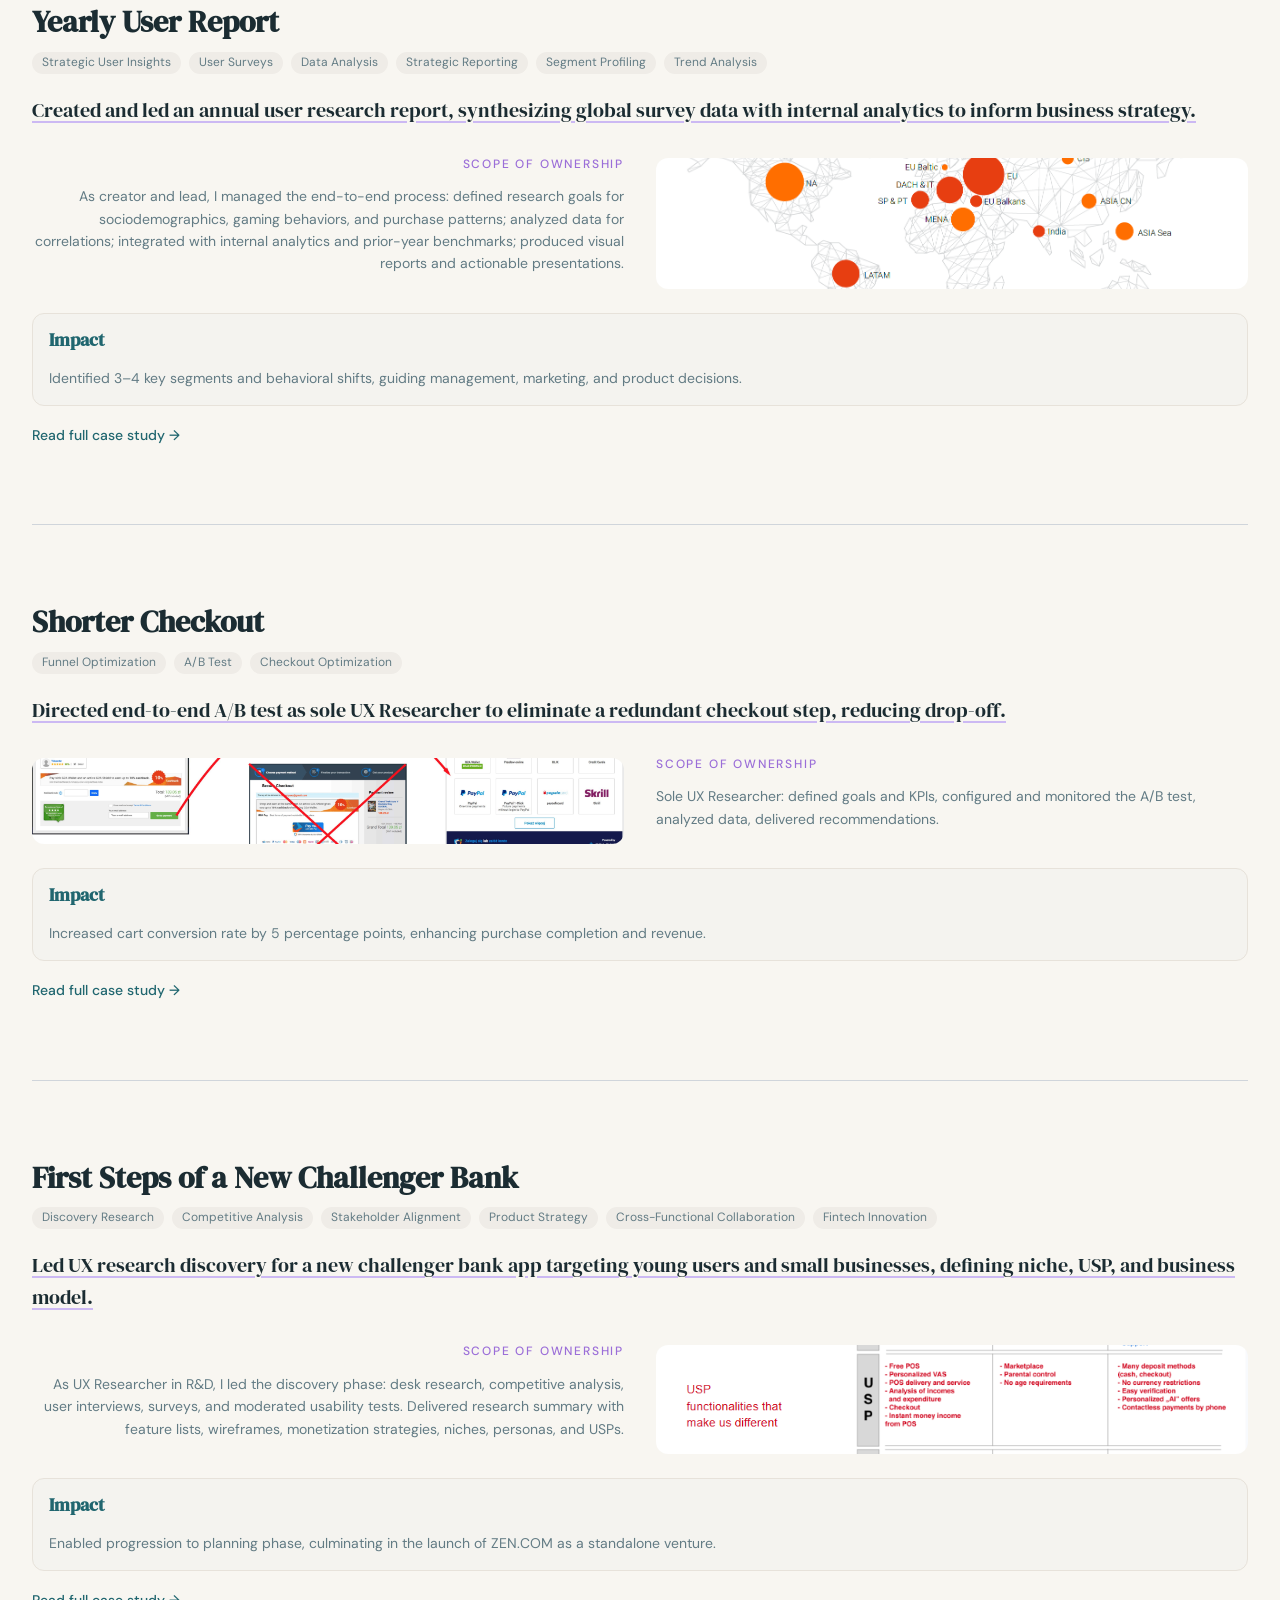
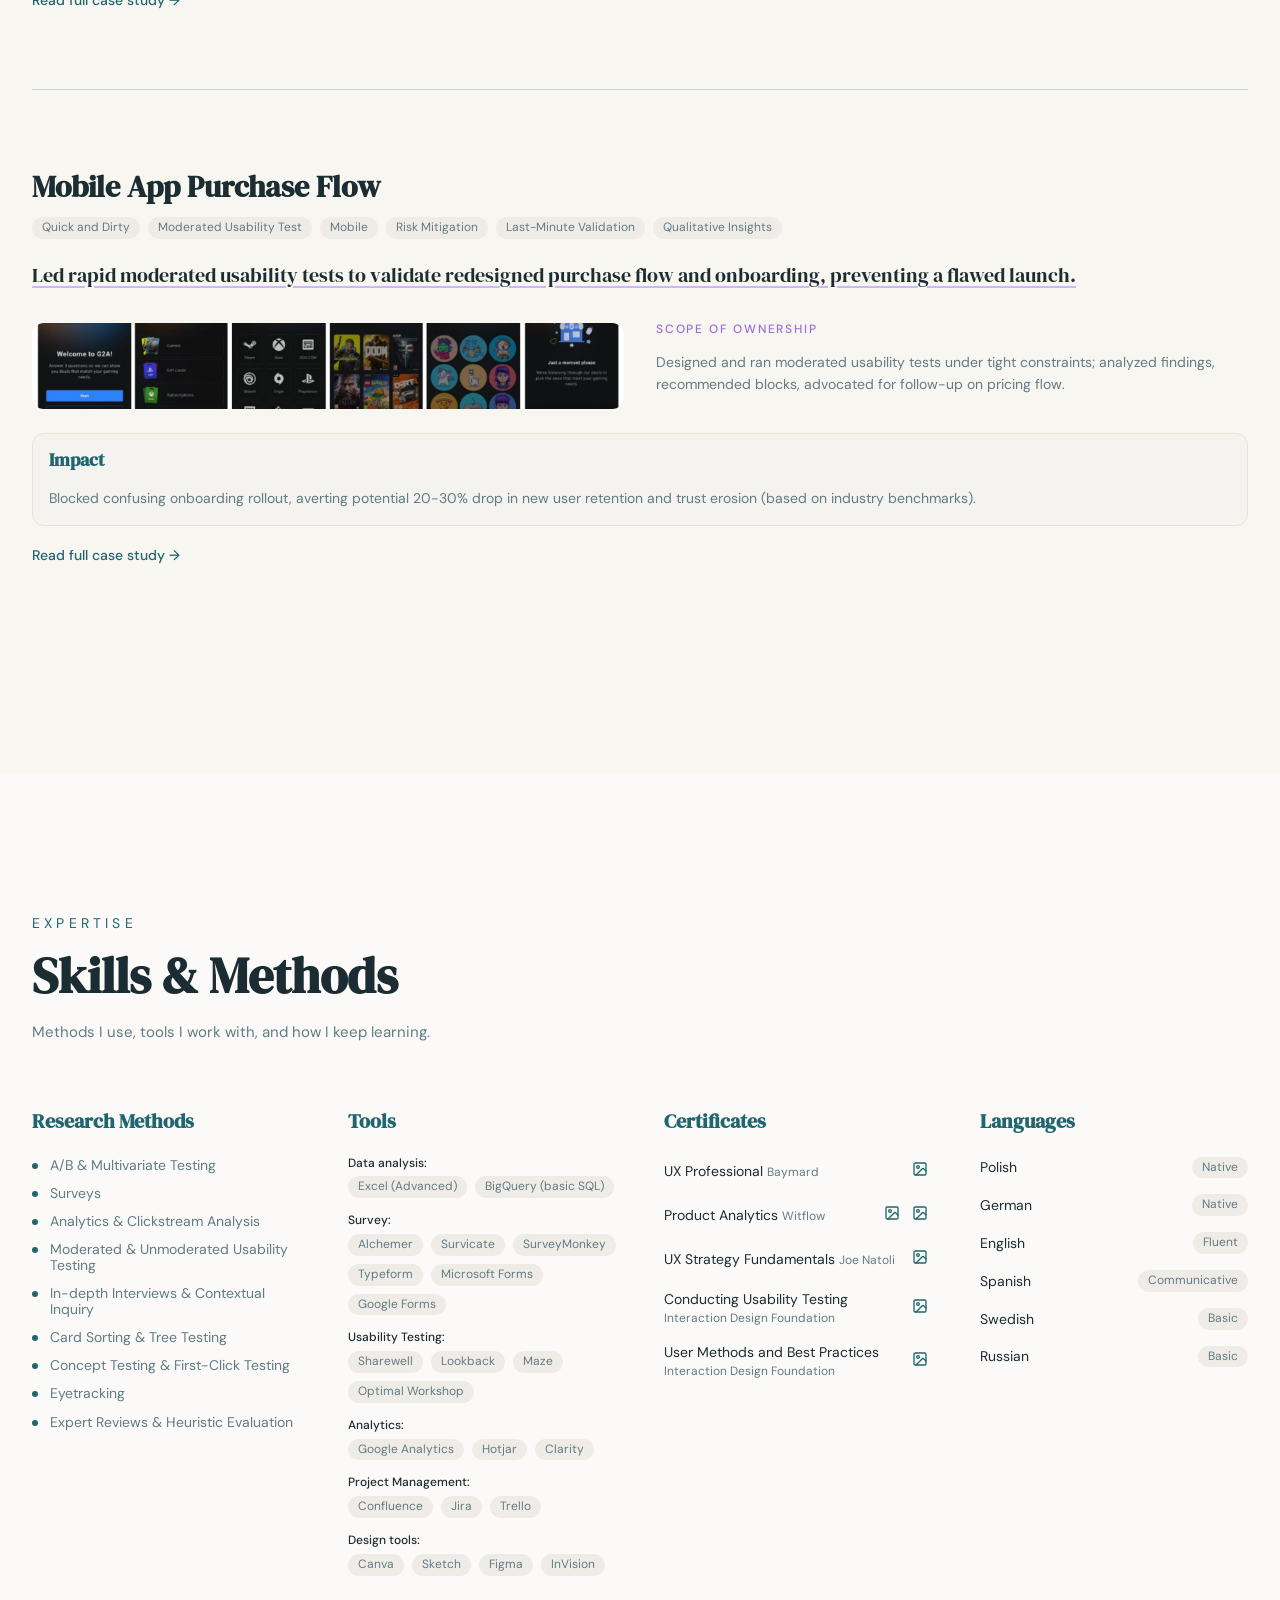
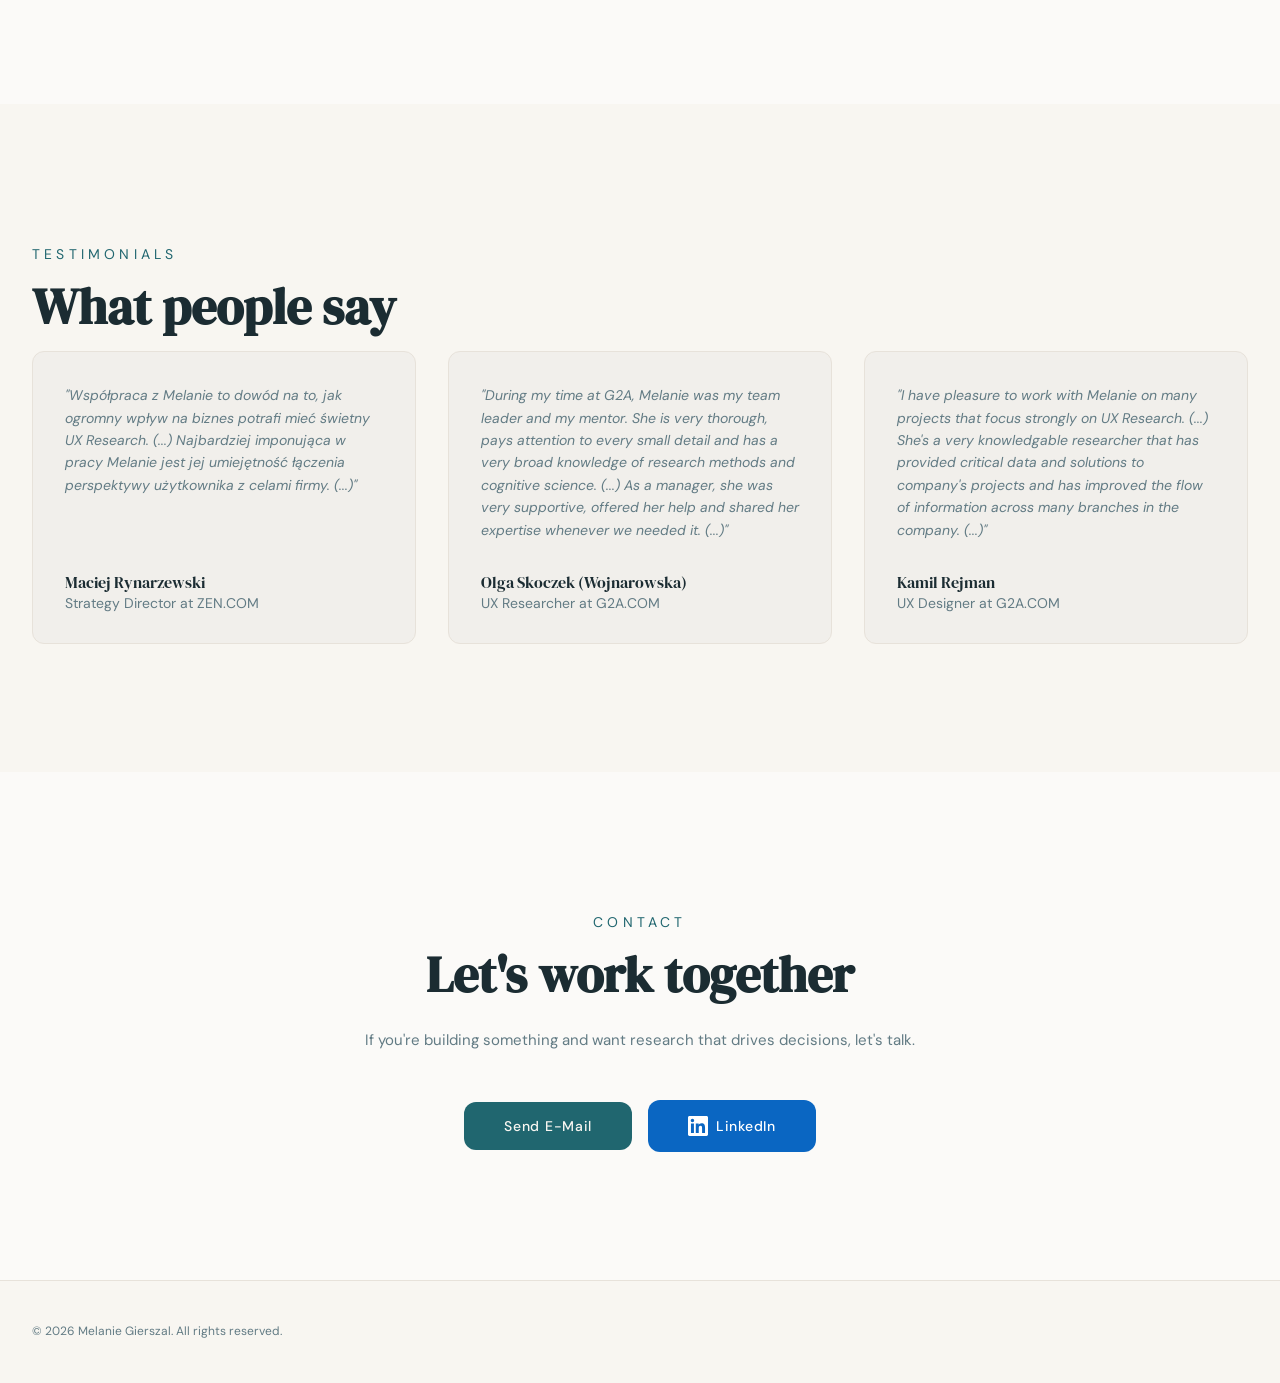
==== commit 5dd58a9e: "cv updated" ====
--- a/index.html
+++ b/index.html
@@ -1068,8 +1068,30 @@
 
       .skills-cert-item {
         display: flex;
-        flex-direction: column;
-        gap: 0.125rem;
+        flex-direction: row;
+        align-items: center;
+        justify-content: space-between;
+        gap: 0.5rem;
+      }
+
+      .skills-cert-view {
+        flex-shrink: 0;
+        padding: 0.25rem;
+        border: none;
+        background: none;
+        color: var(--primary);
+        cursor: pointer;
+        border-radius: 0.25rem;
+      }
+
+      .skills-cert-view:hover {
+        color: var(--accent);
+        background: rgba(0, 0, 0, 0.05);
+      }
+
+      .skills-cert-views {
+        display: flex;
+        gap: 0.25rem;
       }
 
       .skills-cert-name {
@@ -1377,9 +1399,10 @@
           </a>
           <div class="nav-links">
             <a href="#about">About</a>
-            <a href="public/Melanie_Gierszal_Resume.pdf" target="_blank" rel="noopener noreferrer">Resume</a>
+            <a href="assets/Melanie%20Gierszal%20RESUME.pdf" target="_blank" rel="noopener noreferrer">Resume</a>
             <a href="#work">Work</a>
             <a href="#skills">Skills</a>
+            <a href="#testimonials">Testimonials</a>
             <a href="#contact">Contact</a>
           </div>
           <button class="nav-toggle" id="nav-toggle" aria-label="Toggle menu">
@@ -1390,9 +1413,10 @@
         <div class="nav-mobile-panel" id="nav-mobile">
           <div class="container nav-mobile-links">
             <a href="#about">About</a>
-            <a href="public/Melanie_Gierszal_Resume.pdf" target="_blank" rel="noopener noreferrer">Resume</a>
+            <a href="assets/Melanie%20Gierszal%20RESUME.pdf" target="_blank" rel="noopener noreferrer">Resume</a>
             <a href="#work">Work</a>
             <a href="#skills">Skills</a>
+            <a href="#testimonials">Testimonials</a>
             <a href="#contact">Contact</a>
           </div>
         </div>
@@ -1417,7 +1441,7 @@
             <div class="hero-actions">
               <a href="#contact" class="hero-btn hero-btn-primary">Get in Touch</a>
               <a href="#work" class="hero-btn hero-btn-outline">View Case Studies</a>
-              <a href="public/Melanie_Gierszal_Resume.pdf" target="_blank" rel="noopener noreferrer" class="hero-btn hero-btn-outline">Open Resume</a>
+              <a href="assets/Melanie%20Gierszal%20RESUME.pdf" target="_blank" rel="noopener noreferrer" class="hero-btn hero-btn-outline">Open Resume</a>
             </div>
             </div>
           </div>
@@ -2124,24 +2148,54 @@
                 <h3>Certificates</h3>
                 <div class="skills-cert-list">
                   <div class="skills-cert-item">
-                    <span class="skills-cert-name">UX Professional</span>
-                    <span class="skills-cert-issuer">Baymard</span>
+                    <div>
+                      <span class="skills-cert-name">UX Professional</span>
+                      <span class="skills-cert-issuer">Baymard</span>
+                    </div>
+                    <button type="button" class="skills-cert-view" data-modal-src="assets/cert-baymard-ux-professional.png" data-modal-alt="UX Professional - Baymard" aria-label="View certificate">
+                      <svg xmlns="http://www.w3.org/2000/svg" width="16" height="16" viewBox="0 0 24 24" fill="none" stroke="currentColor" stroke-width="2" stroke-linecap="round" stroke-linejoin="round"><rect width="18" height="18" x="3" y="3" rx="2" ry="2"/><circle cx="9" cy="9" r="2"/><path d="m21 15-3.086-3.086a2 2 0 0 0-2.828 0L6 21"/></svg>
+                    </button>
                   </div>
                   <div class="skills-cert-item">
-                    <span class="skills-cert-name">Product Analytics</span>
-                    <span class="skills-cert-issuer">Witflow</span>
+                    <div>
+                      <span class="skills-cert-name">Product Analytics</span>
+                      <span class="skills-cert-issuer">Witflow</span>
+                    </div>
+                    <div class="skills-cert-views">
+                      <button type="button" class="skills-cert-view" data-modal-src="assets/cert-product-analytics-1.png" data-modal-alt="Product Analytics - Witflow (1)" aria-label="View certificate part 1">
+                        <svg xmlns="http://www.w3.org/2000/svg" width="16" height="16" viewBox="0 0 24 24" fill="none" stroke="currentColor" stroke-width="2" stroke-linecap="round" stroke-linejoin="round"><rect width="18" height="18" x="3" y="3" rx="2" ry="2"/><circle cx="9" cy="9" r="2"/><path d="m21 15-3.086-3.086a2 2 0 0 0-2.828 0L6 21"/></svg>
+                      </button>
+                      <button type="button" class="skills-cert-view" data-modal-src="assets/cert-product-analytics-2.png" data-modal-alt="Product Analytics - Witflow (2)" aria-label="View certificate part 2">
+                        <svg xmlns="http://www.w3.org/2000/svg" width="16" height="16" viewBox="0 0 24 24" fill="none" stroke="currentColor" stroke-width="2" stroke-linecap="round" stroke-linejoin="round"><rect width="18" height="18" x="3" y="3" rx="2" ry="2"/><circle cx="9" cy="9" r="2"/><path d="m21 15-3.086-3.086a2 2 0 0 0-2.828 0L6 21"/></svg>
+                      </button>
+                    </div>
                   </div>
                   <div class="skills-cert-item">
-                    <span class="skills-cert-name">UX Strategy Fundamentals</span>
-                    <span class="skills-cert-issuer">Joe Natoli</span>
+                    <div>
+                      <span class="skills-cert-name">UX Strategy Fundamentals</span>
+                      <span class="skills-cert-issuer">Joe Natoli</span>
+                    </div>
+                    <button type="button" class="skills-cert-view" data-modal-src="assets/cert-ux-strategy.png" data-modal-alt="UX Strategy Fundamentals - Joe Natoli" aria-label="View certificate">
+                      <svg xmlns="http://www.w3.org/2000/svg" width="16" height="16" viewBox="0 0 24 24" fill="none" stroke="currentColor" stroke-width="2" stroke-linecap="round" stroke-linejoin="round"><rect width="18" height="18" x="3" y="3" rx="2" ry="2"/><circle cx="9" cy="9" r="2"/><path d="m21 15-3.086-3.086a2 2 0 0 0-2.828 0L6 21"/></svg>
+                    </button>
                   </div>
                   <div class="skills-cert-item">
-                    <span class="skills-cert-name">Conducting Usability Testing</span>
-                    <span class="skills-cert-issuer">Interaction Design Foundation</span>
+                    <div>
+                      <span class="skills-cert-name">Conducting Usability Testing</span>
+                      <span class="skills-cert-issuer">Interaction Design Foundation</span>
+                    </div>
+                    <button type="button" class="skills-cert-view" data-modal-src="assets/cert-conducting-usability-testing.jpeg" data-modal-alt="Conducting Usability Testing - Interaction Design Foundation" aria-label="View certificate">
+                      <svg xmlns="http://www.w3.org/2000/svg" width="16" height="16" viewBox="0 0 24 24" fill="none" stroke="currentColor" stroke-width="2" stroke-linecap="round" stroke-linejoin="round"><rect width="18" height="18" x="3" y="3" rx="2" ry="2"/><circle cx="9" cy="9" r="2"/><path d="m21 15-3.086-3.086a2 2 0 0 0-2.828 0L6 21"/></svg>
+                    </button>
                   </div>
                   <div class="skills-cert-item">
-                    <span class="skills-cert-name">User Methods and Best Practices</span>
-                    <span class="skills-cert-issuer">Interaction Design Foundation</span>
+                    <div>
+                      <span class="skills-cert-name">User Methods and Best Practices</span>
+                      <span class="skills-cert-issuer">Interaction Design Foundation</span>
+                    </div>
+                    <button type="button" class="skills-cert-view" data-modal-src="assets/cert-user-methods.jpeg" data-modal-alt="User Methods and Best Practices - Interaction Design Foundation" aria-label="View certificate">
+                      <svg xmlns="http://www.w3.org/2000/svg" width="16" height="16" viewBox="0 0 24 24" fill="none" stroke="currentColor" stroke-width="2" stroke-linecap="round" stroke-linejoin="round"><rect width="18" height="18" x="3" y="3" rx="2" ry="2"/><circle cx="9" cy="9" r="2"/><path d="m21 15-3.086-3.086a2 2 0 0 0-2.828 0L6 21"/></svg>
+                    </button>
                   </div>
                 </div>
               </div>
@@ -2371,18 +2425,25 @@
         var screensModalImg = document.getElementById("screens-modal-img");
         var screensModalTitle = document.getElementById("screens-modal-title");
         var screensModalClose = document.getElementById("screens-modal-close");
+        function openScreensModal(src, alt) {
+          if (screensModalImg) screensModalImg.src = src;
+          if (screensModalImg) screensModalImg.alt = alt || "";
+          if (screensModalTitle) screensModalTitle.textContent = alt || "";
+          if (screensModal) {
+            screensModal.classList.add("open");
+            document.body.style.overflow = "hidden";
+          }
+        }
         var thumbnailBtns = document.querySelectorAll(".case-expanded-thumbnail[data-modal-src]");
         thumbnailBtns.forEach(function (btn) {
           btn.addEventListener("click", function () {
-            var src = btn.getAttribute("data-modal-src");
-            var alt = btn.getAttribute("data-modal-alt");
-            if (screensModalImg) screensModalImg.src = src;
-            if (screensModalImg) screensModalImg.alt = alt;
-            if (screensModalTitle) screensModalTitle.textContent = alt || "";
-            if (screensModal) {
-              screensModal.classList.add("open");
-              document.body.style.overflow = "hidden";
-            }
+            openScreensModal(btn.getAttribute("data-modal-src"), btn.getAttribute("data-modal-alt"));
+          });
+        });
+        var certBtns = document.querySelectorAll(".skills-cert-view[data-modal-src]");
+        certBtns.forEach(function (btn) {
+          btn.addEventListener("click", function () {
+            openScreensModal(btn.getAttribute("data-modal-src"), btn.getAttribute("data-modal-alt"));
           });
         });
         function closeScreensModal() {
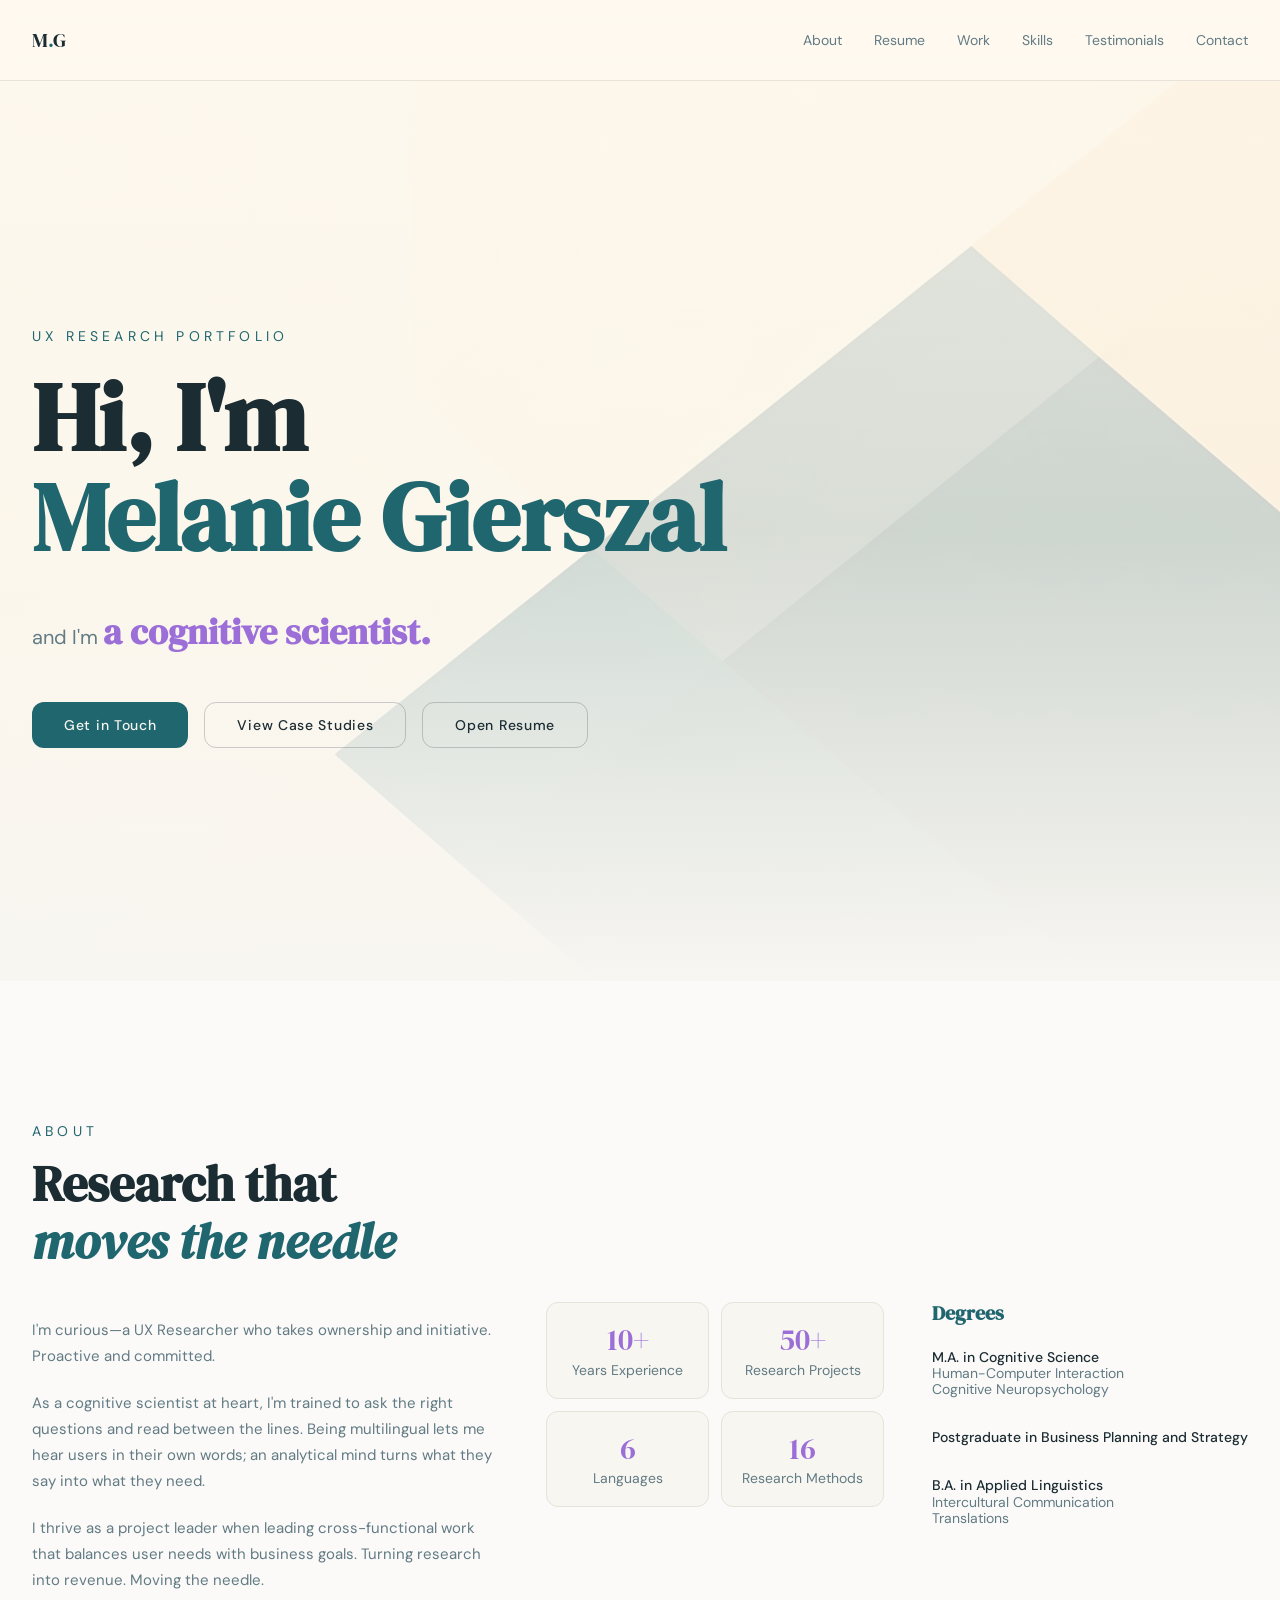
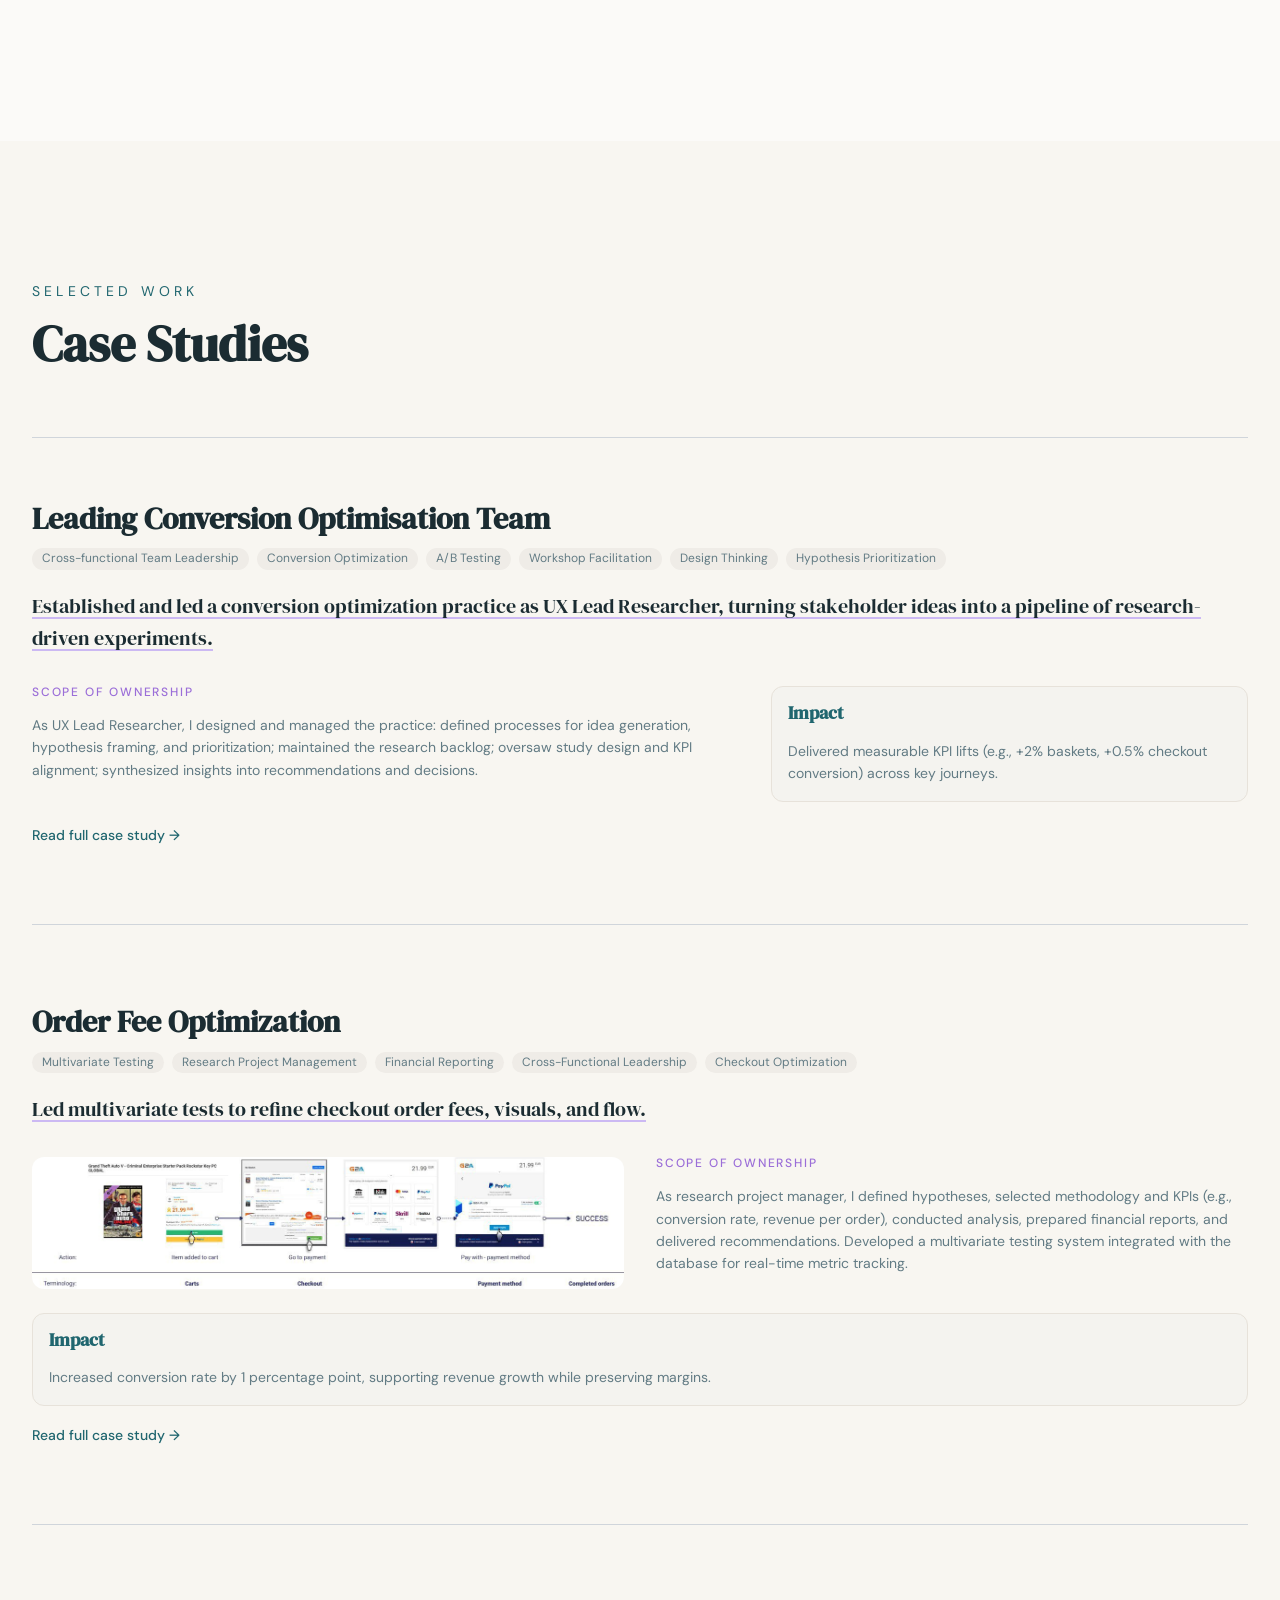
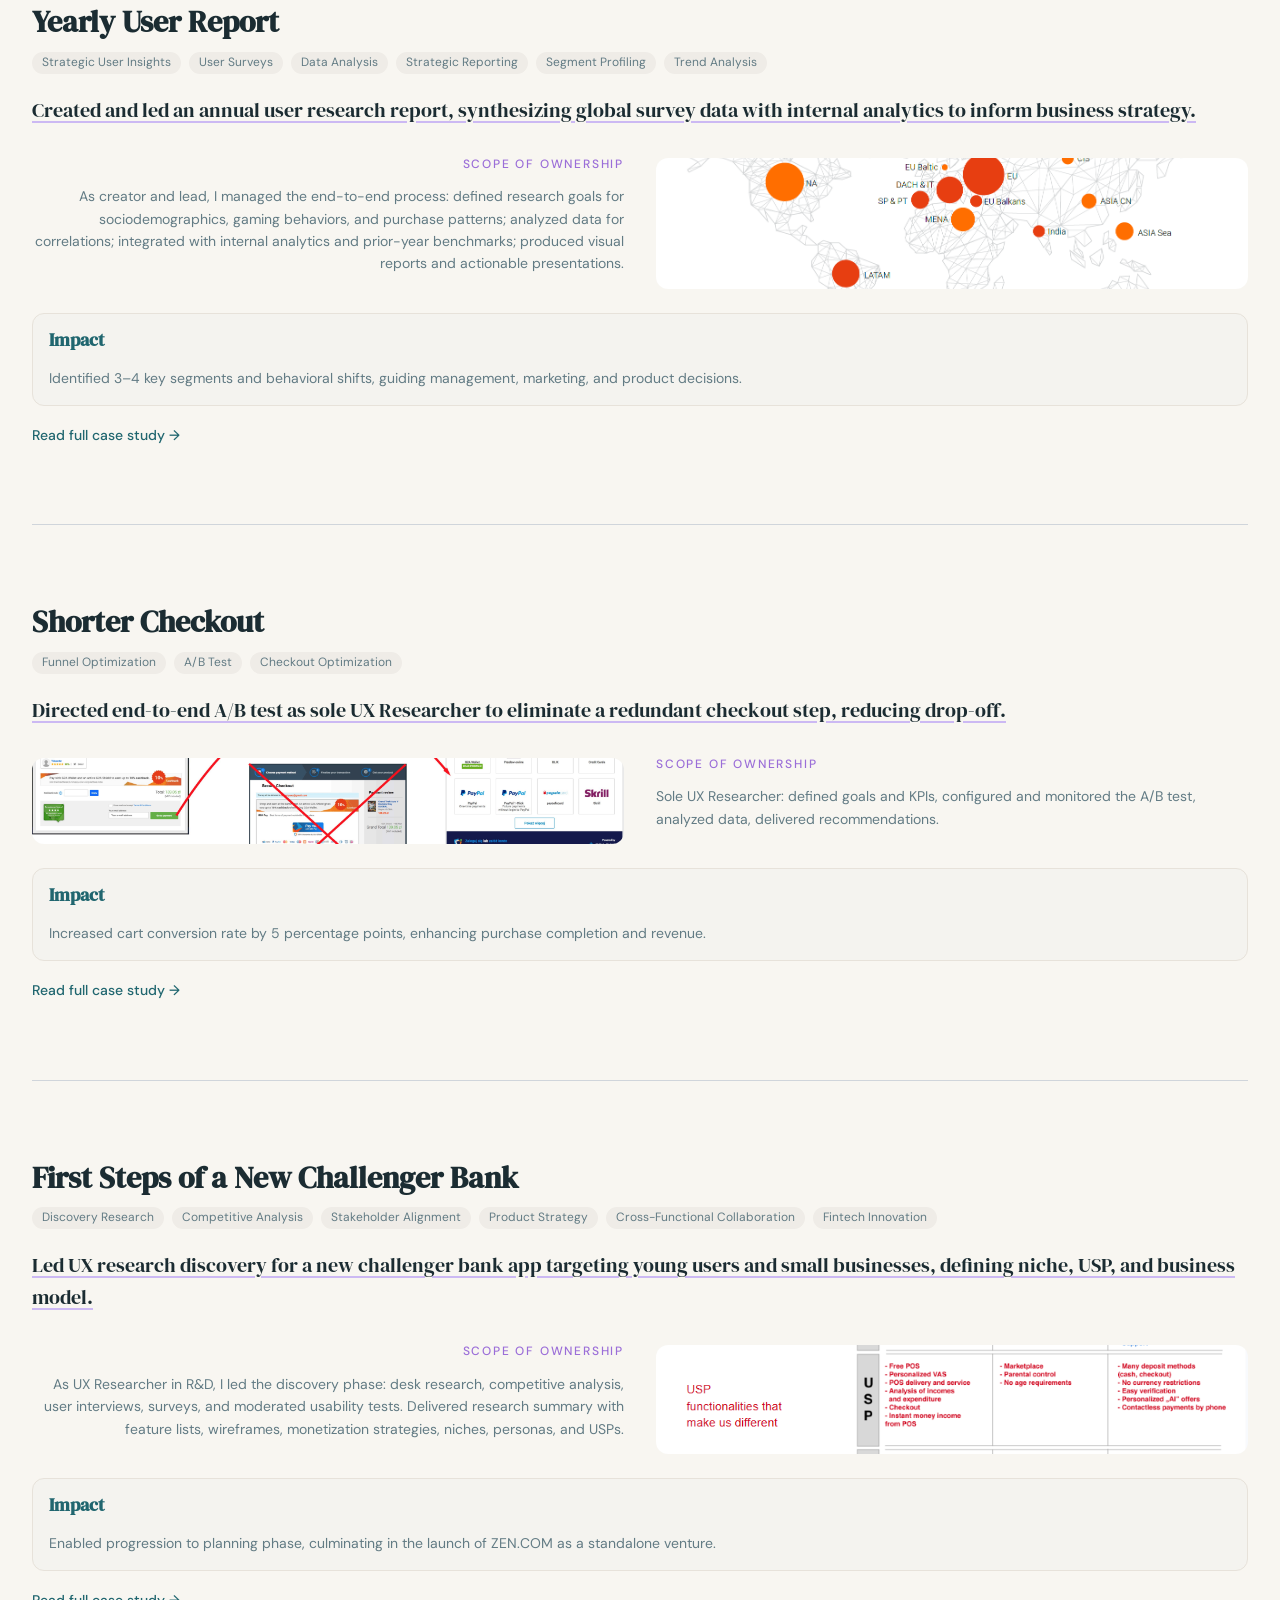
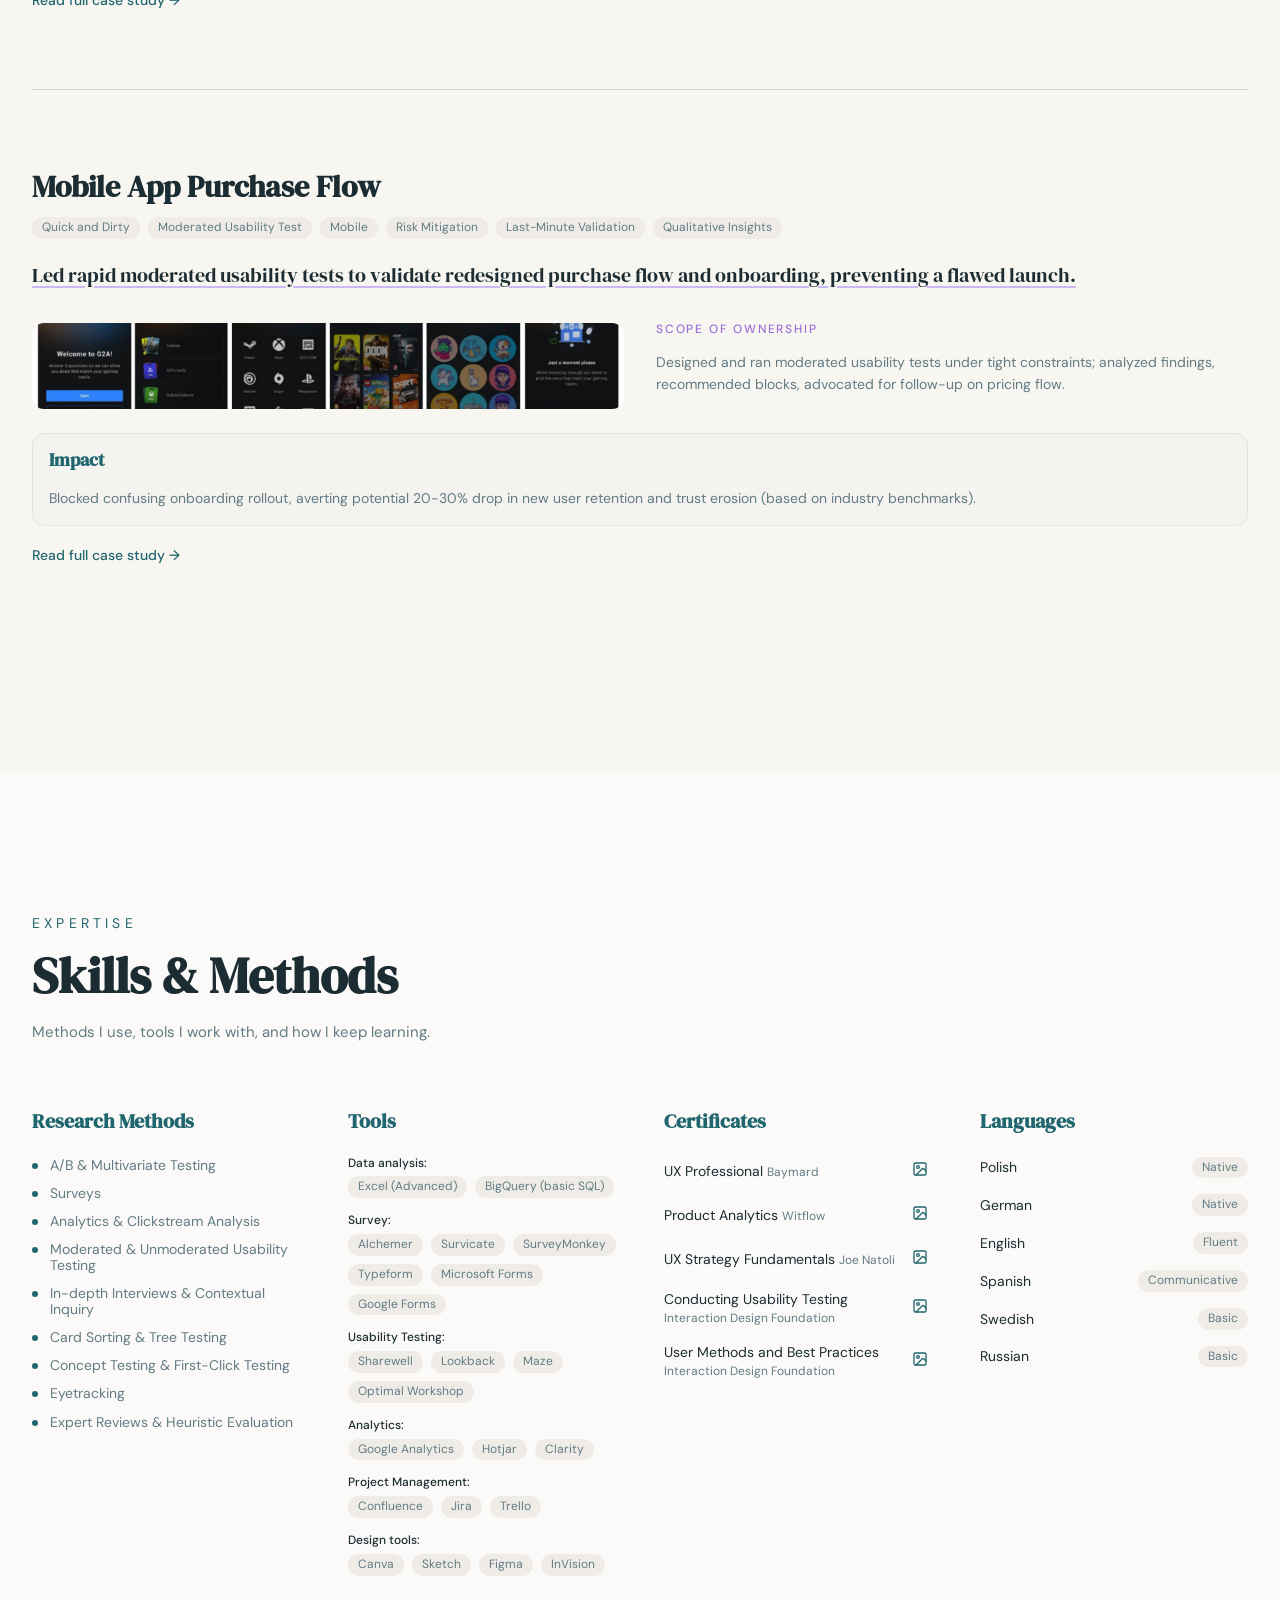
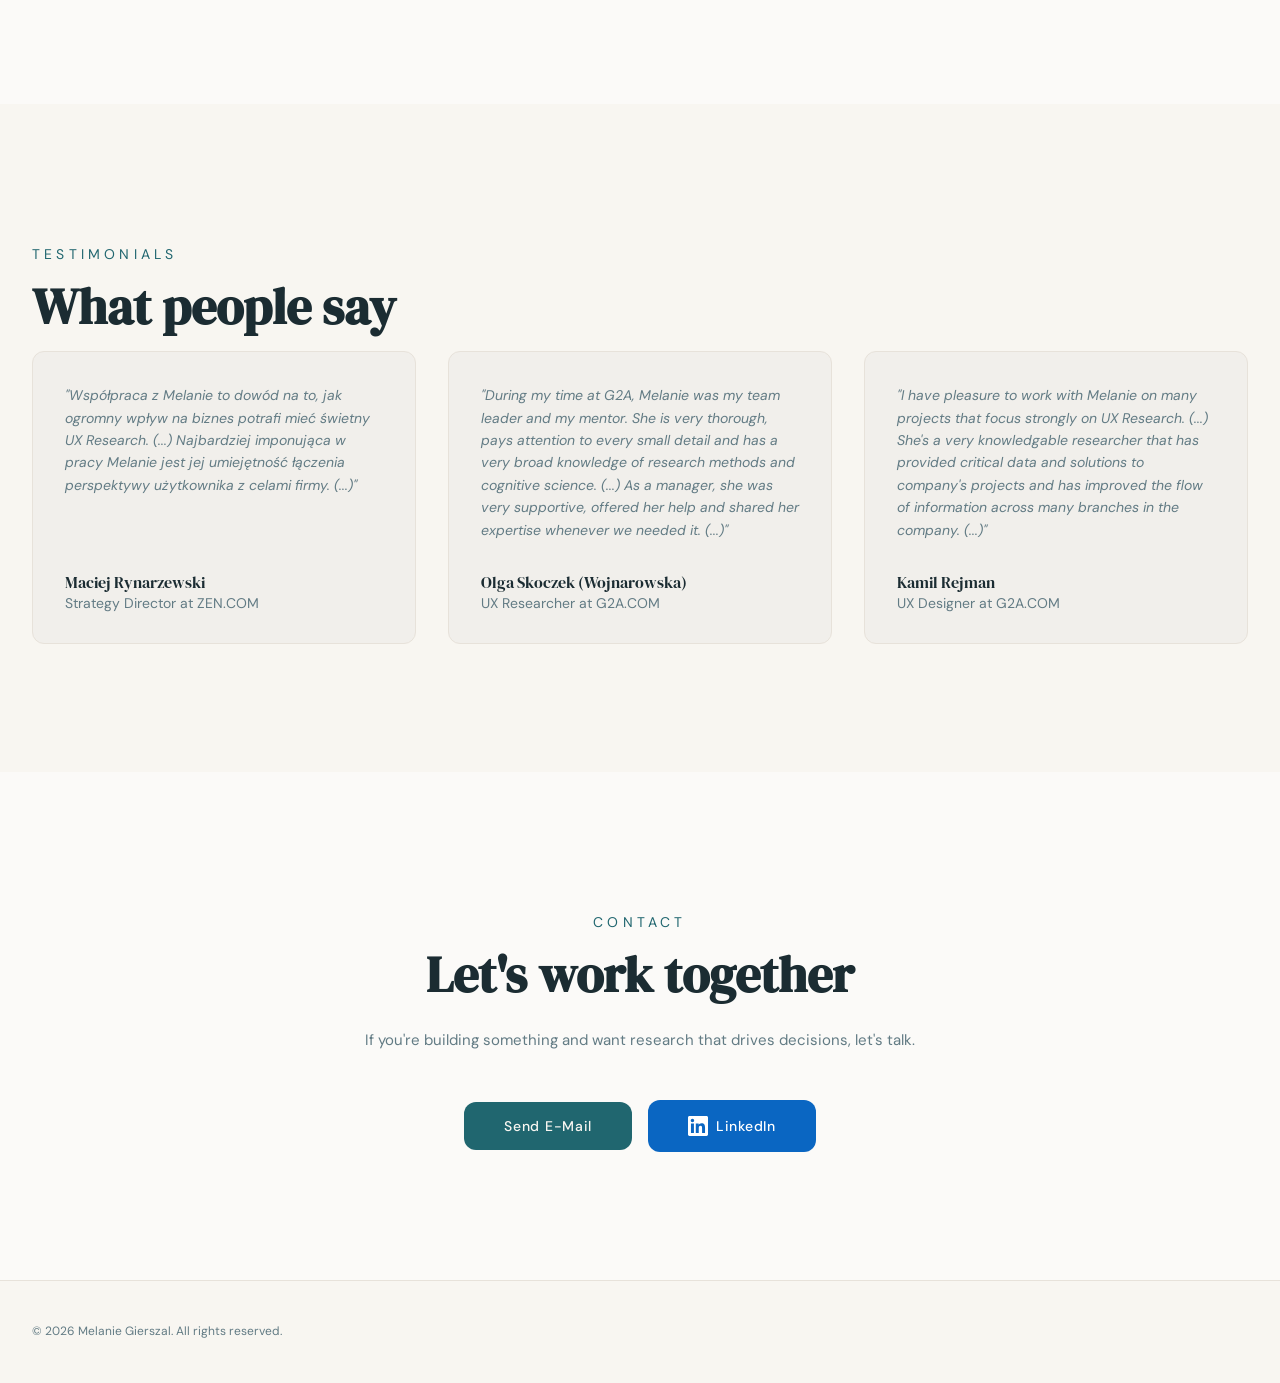
==== commit adcff3fa: "last changes" ====
--- a/index.html
+++ b/index.html
@@ -948,6 +948,51 @@
         color: var(--foreground);
         padding: 0.75rem 1rem;
         border-bottom: 1px solid var(--border);
+      }
+
+      .case-expanded-modal-img-wrap {
+        position: relative;
+        display: flex;
+        align-items: center;
+        justify-content: center;
+      }
+
+      .screens-modal-prev,
+      .screens-modal-next {
+        position: absolute;
+        z-index: 10;
+        width: 2.5rem;
+        height: 2.5rem;
+        border-radius: 50%;
+        border: 1px solid var(--border);
+        background: var(--background);
+        color: var(--foreground);
+        font-size: 1.5rem;
+        line-height: 1;
+        cursor: pointer;
+        display: flex;
+        align-items: center;
+        justify-content: center;
+      }
+
+      .screens-modal-prev {
+        left: 0.5rem;
+      }
+
+      .screens-modal-next {
+        right: 0.5rem;
+      }
+
+      .screens-modal-prev:hover,
+      .screens-modal-next:hover {
+        background: var(--muted);
+      }
+
+      .screens-modal-pager {
+        text-align: center;
+        font-size: 0.75rem;
+        color: var(--muted-foreground);
+        margin-top: 0.5rem;
       }
 
       .case-expanded-modal img {
@@ -2161,14 +2206,9 @@
                       <span class="skills-cert-name">Product Analytics</span>
                       <span class="skills-cert-issuer">Witflow</span>
                     </div>
-                    <div class="skills-cert-views">
-                      <button type="button" class="skills-cert-view" data-modal-src="assets/cert-product-analytics-1.png" data-modal-alt="Product Analytics - Witflow (1)" aria-label="View certificate part 1">
-                        <svg xmlns="http://www.w3.org/2000/svg" width="16" height="16" viewBox="0 0 24 24" fill="none" stroke="currentColor" stroke-width="2" stroke-linecap="round" stroke-linejoin="round"><rect width="18" height="18" x="3" y="3" rx="2" ry="2"/><circle cx="9" cy="9" r="2"/><path d="m21 15-3.086-3.086a2 2 0 0 0-2.828 0L6 21"/></svg>
-                      </button>
-                      <button type="button" class="skills-cert-view" data-modal-src="assets/cert-product-analytics-2.png" data-modal-alt="Product Analytics - Witflow (2)" aria-label="View certificate part 2">
-                        <svg xmlns="http://www.w3.org/2000/svg" width="16" height="16" viewBox="0 0 24 24" fill="none" stroke="currentColor" stroke-width="2" stroke-linecap="round" stroke-linejoin="round"><rect width="18" height="18" x="3" y="3" rx="2" ry="2"/><circle cx="9" cy="9" r="2"/><path d="m21 15-3.086-3.086a2 2 0 0 0-2.828 0L6 21"/></svg>
-                      </button>
-                    </div>
+                    <button type="button" class="skills-cert-view" data-modal-srcs="assets/cert-product-analytics-1.png,assets/cert-product-analytics-2.png" data-modal-alt="Product Analytics - Witflow" aria-label="View certificate">
+                      <svg xmlns="http://www.w3.org/2000/svg" width="16" height="16" viewBox="0 0 24 24" fill="none" stroke="currentColor" stroke-width="2" stroke-linecap="round" stroke-linejoin="round"><rect width="18" height="18" x="3" y="3" rx="2" ry="2"/><circle cx="9" cy="9" r="2"/><path d="m21 15-3.086-3.086a2 2 0 0 0-2.828 0L6 21"/></svg>
+                    </button>
                   </div>
                   <div class="skills-cert-item">
                     <div>
@@ -2300,7 +2340,12 @@
       <div class="case-expanded-modal-overlay" id="screens-modal" role="dialog" aria-modal="true" aria-label="Screens image">
         <div class="case-expanded-modal">
           <div class="case-expanded-modal-title" id="screens-modal-title"></div>
-          <img src="" alt="" id="screens-modal-img" />
+          <div class="case-expanded-modal-img-wrap">
+            <button type="button" class="screens-modal-prev" id="screens-modal-prev" aria-label="Previous" style="display:none">‹</button>
+            <img src="" alt="" id="screens-modal-img" />
+            <button type="button" class="screens-modal-next" id="screens-modal-next" aria-label="Next" style="display:none">›</button>
+          </div>
+          <p class="screens-modal-pager" id="screens-modal-pager" style="display:none"></p>
         </div>
         <button type="button" class="image-modal-close" id="screens-modal-close" aria-label="Close" style="position:absolute;top:1rem;right:1rem">×</button>
       </div>
@@ -2425,13 +2470,68 @@
         var screensModalImg = document.getElementById("screens-modal-img");
         var screensModalTitle = document.getElementById("screens-modal-title");
         var screensModalClose = document.getElementById("screens-modal-close");
-        function openScreensModal(src, alt) {
-          if (screensModalImg) screensModalImg.src = src;
-          if (screensModalImg) screensModalImg.alt = alt || "";
+        var screensModalPrev = document.getElementById("screens-modal-prev");
+        var screensModalNext = document.getElementById("screens-modal-next");
+        var screensModalPager = document.getElementById("screens-modal-pager");
+        var screensModalImages = [];
+        var screensModalIndex = 0;
+        function openScreensModal(src, alt, srcs) {
+          var images = srcs ? srcs.split(",").map(function (s) { return s.trim(); }) : (src ? [src] : []);
+          screensModalImages = images;
+          screensModalIndex = 0;
+          if (screensModalImg && images.length) {
+            screensModalImg.src = images[0];
+            screensModalImg.alt = alt || "";
+          }
           if (screensModalTitle) screensModalTitle.textContent = alt || "";
+          if (screensModalPrev) {
+            screensModalPrev.style.display = images.length > 1 ? "flex" : "none";
+            screensModalPrev.onclick = function () {
+              if (screensModalIndex > 0) {
+                screensModalIndex--;
+                screensModalImg.src = screensModalImages[screensModalIndex];
+                updateScreensModalPager();
+              }
+            };
+          }
+          if (screensModalNext) {
+            screensModalNext.style.display = images.length > 1 ? "flex" : "none";
+            screensModalNext.onclick = function () {
+              if (screensModalIndex < screensModalImages.length - 1) {
+                screensModalIndex++;
+                screensModalImg.src = screensModalImages[screensModalIndex];
+                updateScreensModalPager();
+              }
+            };
+          }
+          if (screensModalPager) {
+            screensModalPager.style.display = images.length > 1 ? "block" : "none";
+            screensModalPager.textContent = images.length > 1 ? "1 / " + images.length : "";
+          }
           if (screensModal) {
             screensModal.classList.add("open");
             document.body.style.overflow = "hidden";
+          }
+        }
+        function updateScreensModalPager() {
+          if (screensModalPager && screensModalImages.length > 1) {
+            screensModalPager.textContent = (screensModalIndex + 1) + " / " + screensModalImages.length;
+          }
+        }
+        function onScreensModalKeydown(e) {
+          if (!screensModal || !screensModal.classList.contains("open")) return;
+          if (e.key === "Escape") closeScreensModal();
+          if (screensModalImages.length > 1) {
+            if (e.key === "ArrowRight" && screensModalIndex < screensModalImages.length - 1) {
+              screensModalIndex++;
+              screensModalImg.src = screensModalImages[screensModalIndex];
+              updateScreensModalPager();
+            }
+            if (e.key === "ArrowLeft" && screensModalIndex > 0) {
+              screensModalIndex--;
+              screensModalImg.src = screensModalImages[screensModalIndex];
+              updateScreensModalPager();
+            }
           }
         }
         var thumbnailBtns = document.querySelectorAll(".case-expanded-thumbnail[data-modal-src]");
@@ -2440,10 +2540,12 @@
             openScreensModal(btn.getAttribute("data-modal-src"), btn.getAttribute("data-modal-alt"));
           });
         });
-        var certBtns = document.querySelectorAll(".skills-cert-view[data-modal-src]");
+        var certBtns = document.querySelectorAll(".skills-cert-view[data-modal-src], .skills-cert-view[data-modal-srcs]");
         certBtns.forEach(function (btn) {
           btn.addEventListener("click", function () {
-            openScreensModal(btn.getAttribute("data-modal-src"), btn.getAttribute("data-modal-alt"));
+            var srcs = btn.getAttribute("data-modal-srcs");
+            var src = btn.getAttribute("data-modal-src");
+            openScreensModal(src, btn.getAttribute("data-modal-alt"), srcs);
           });
         });
         function closeScreensModal() {
@@ -2456,9 +2558,7 @@
         if (screensModal) screensModal.addEventListener("click", function (e) {
           if (e.target === screensModal) closeScreensModal();
         });
-        document.addEventListener("keydown", function (e) {
-          if (e.key === "Escape" && screensModal && screensModal.classList.contains("open")) closeScreensModal();
-        });
+        document.addEventListener("keydown", onScreensModalKeydown);
 
         var toggles = document.querySelectorAll("[data-toggle]");
         toggles.forEach(function (btn) {
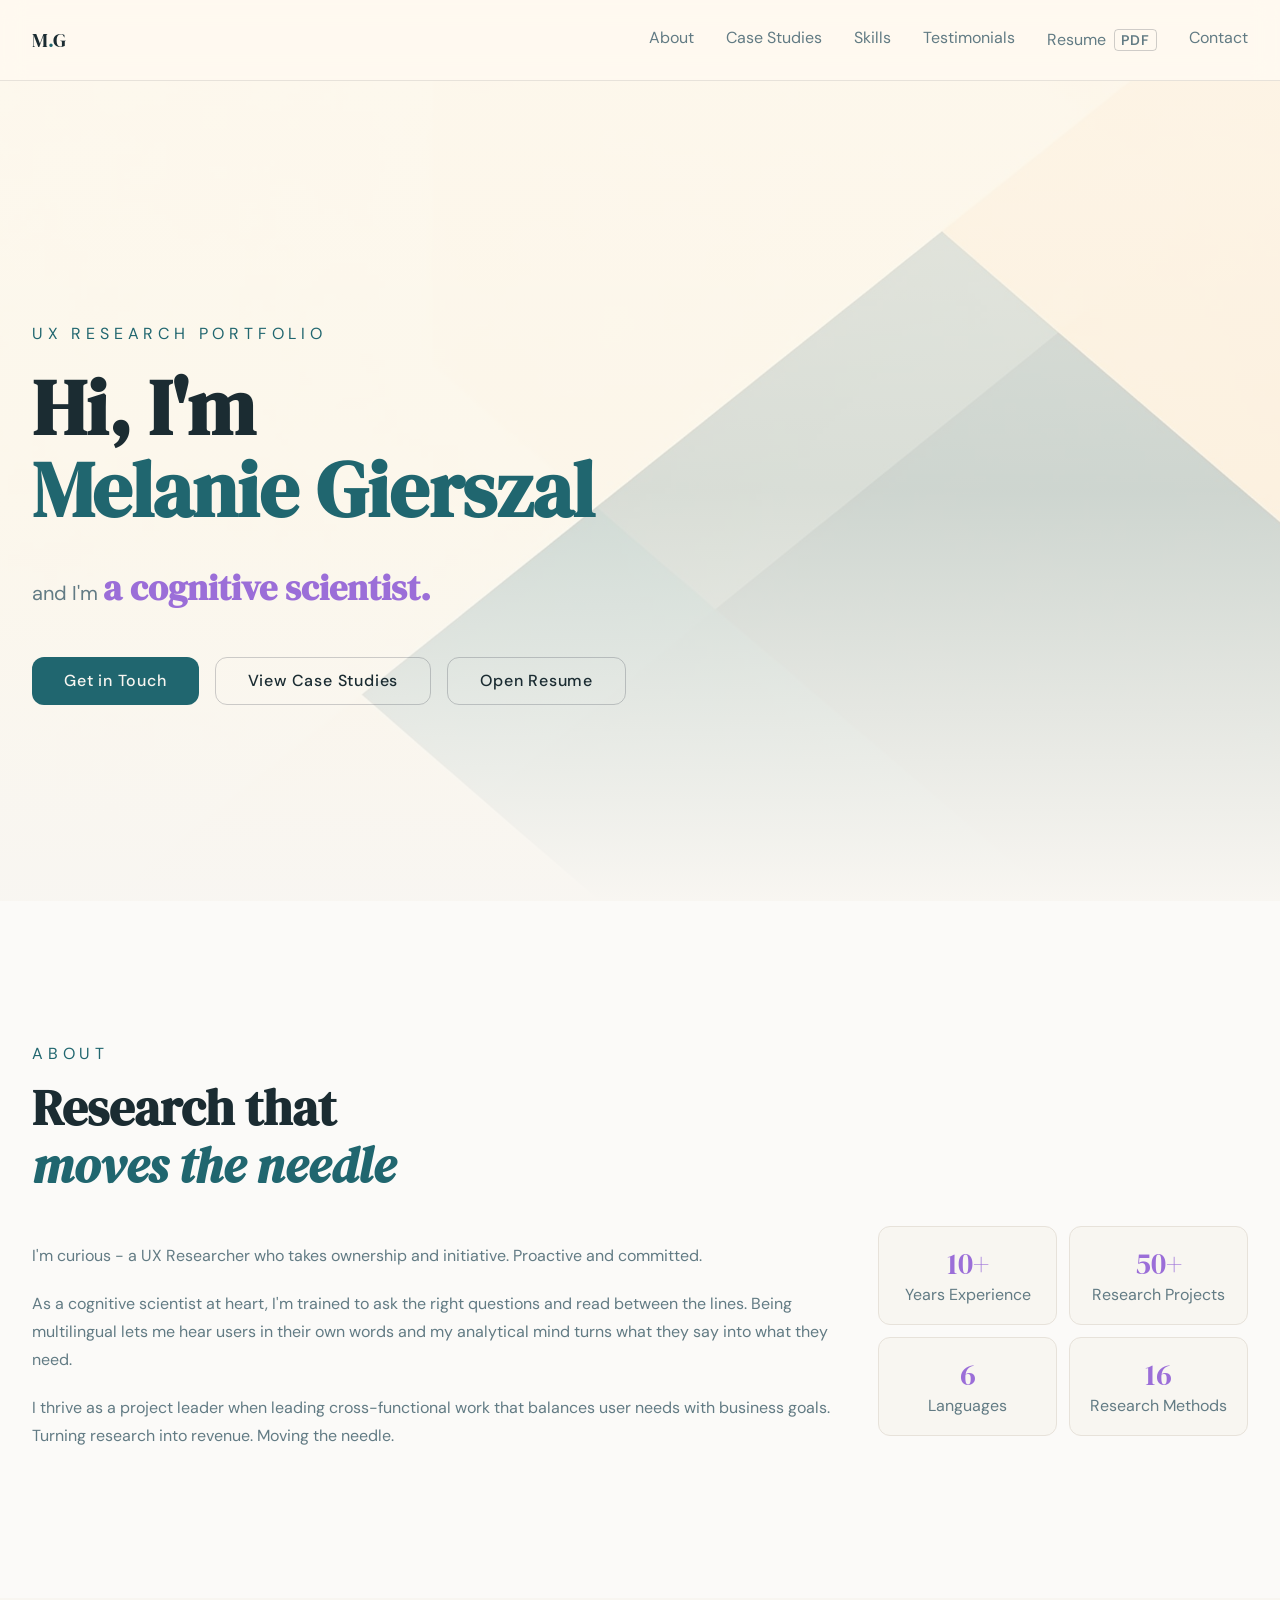
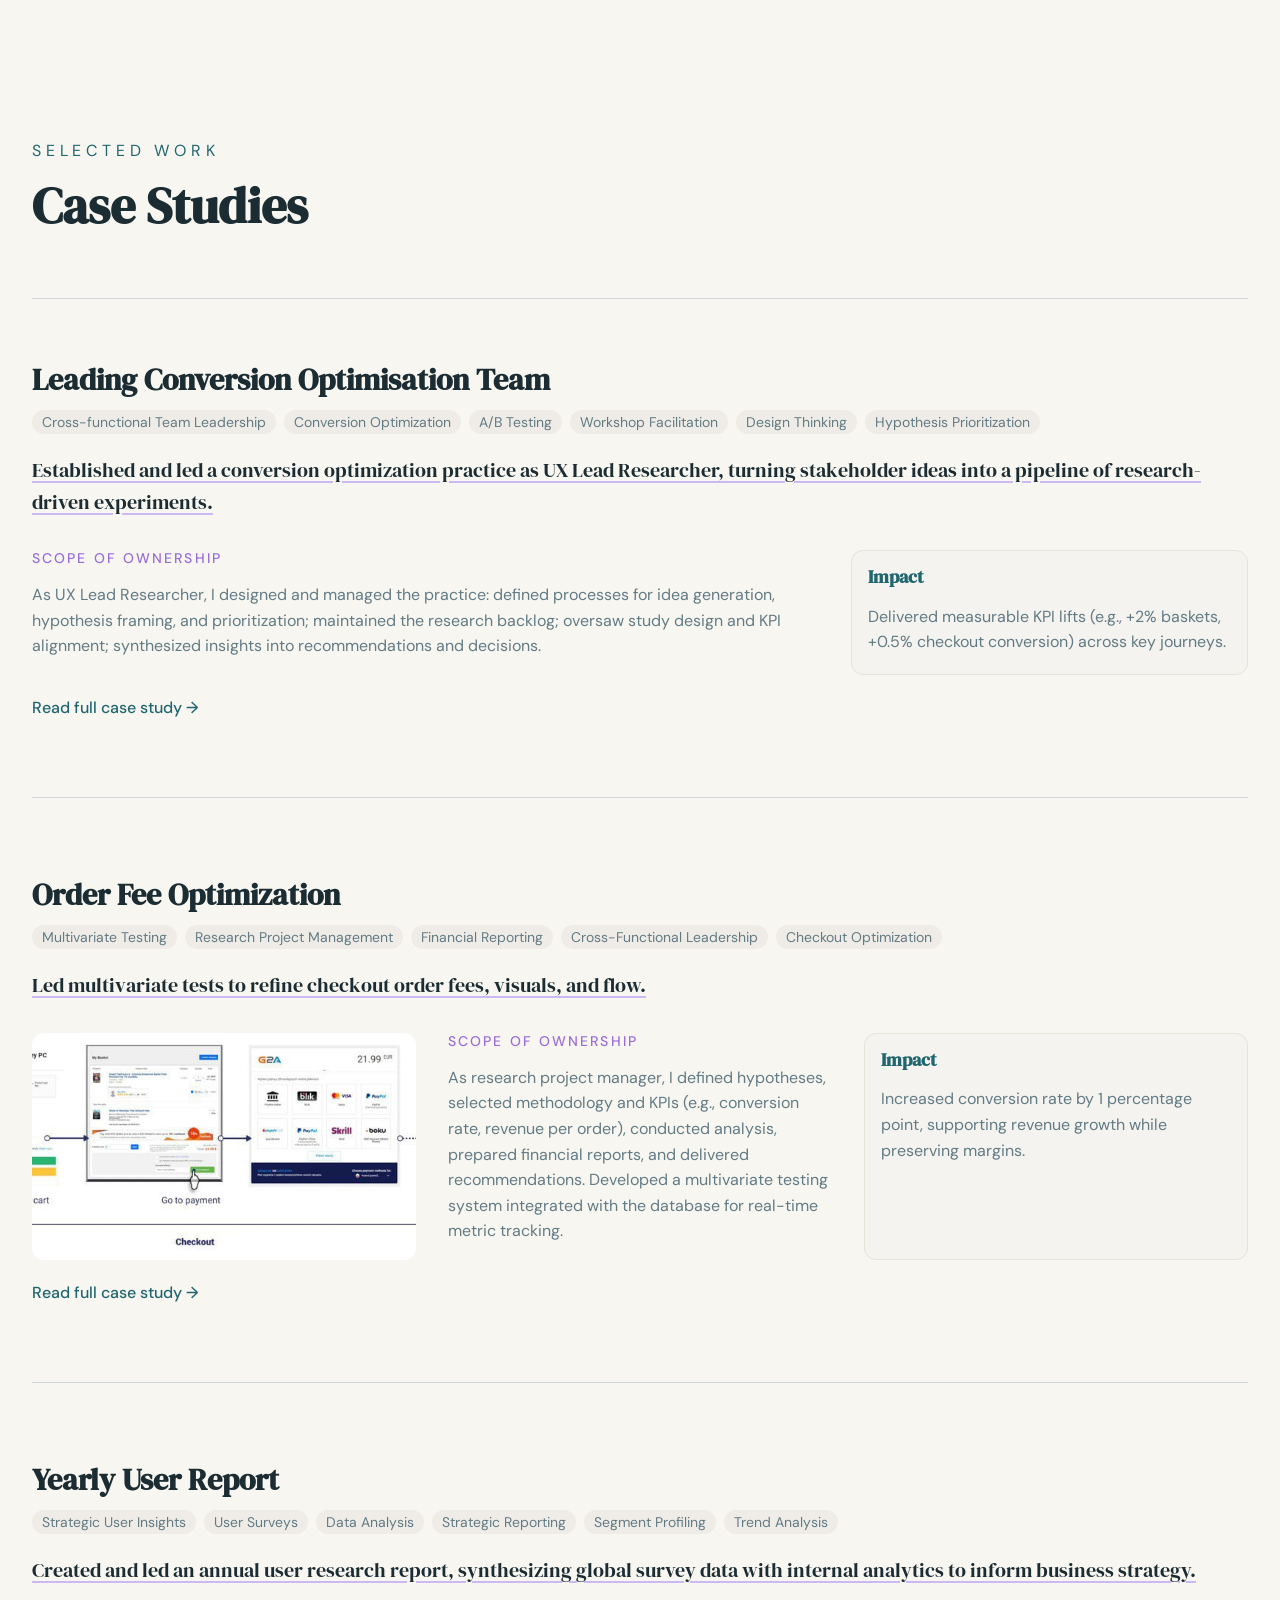
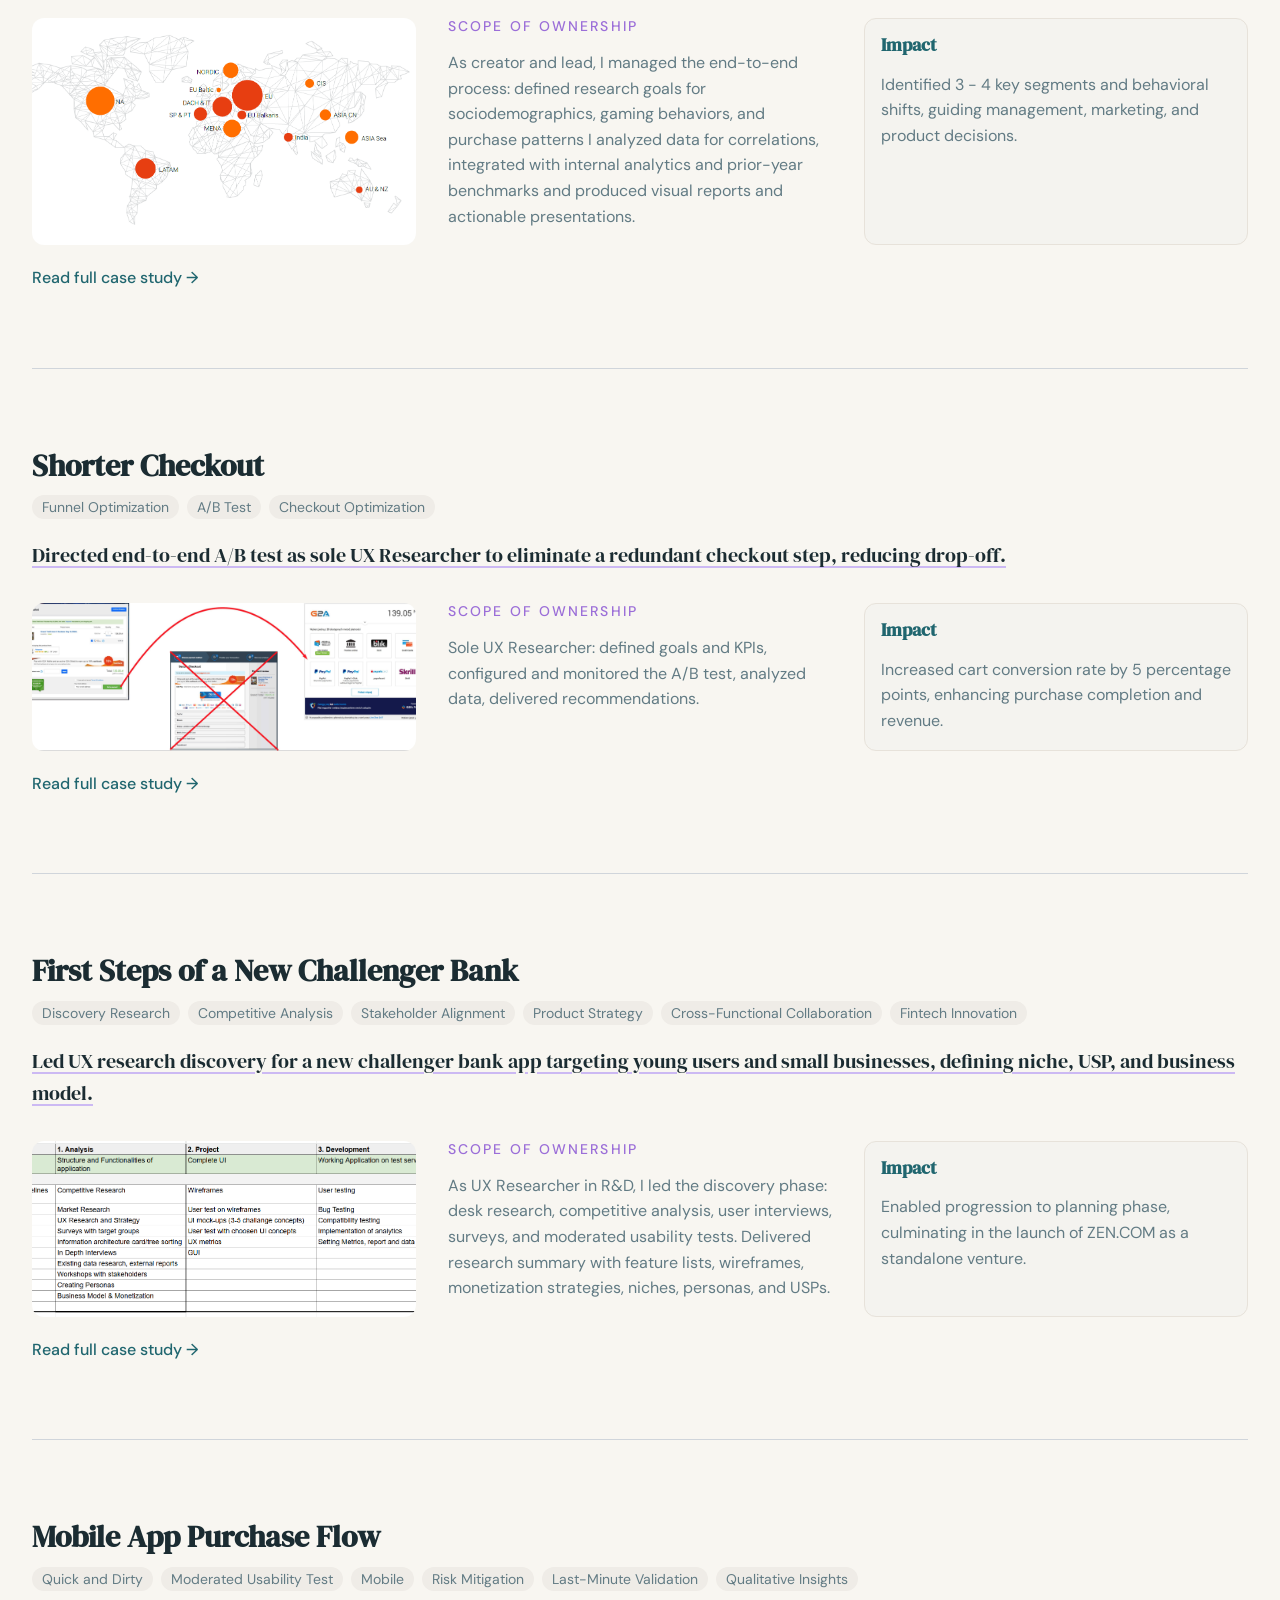
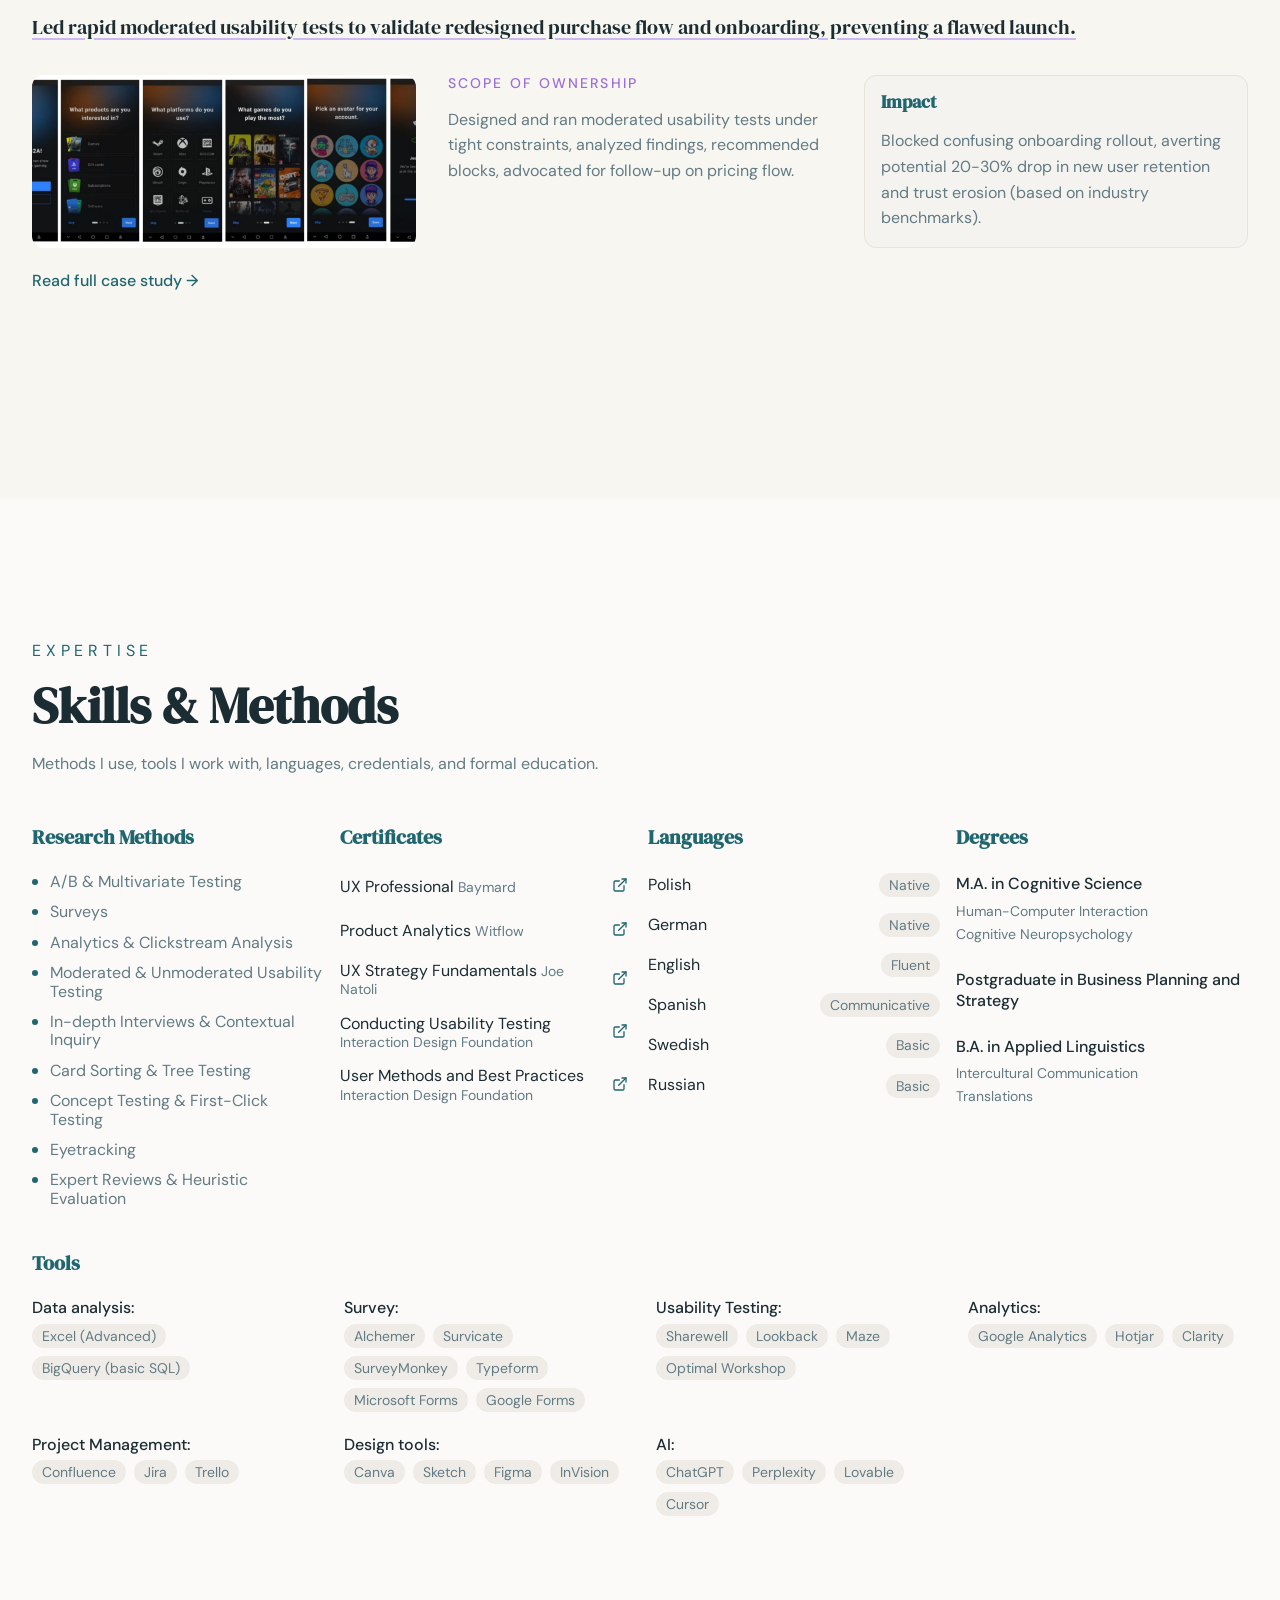
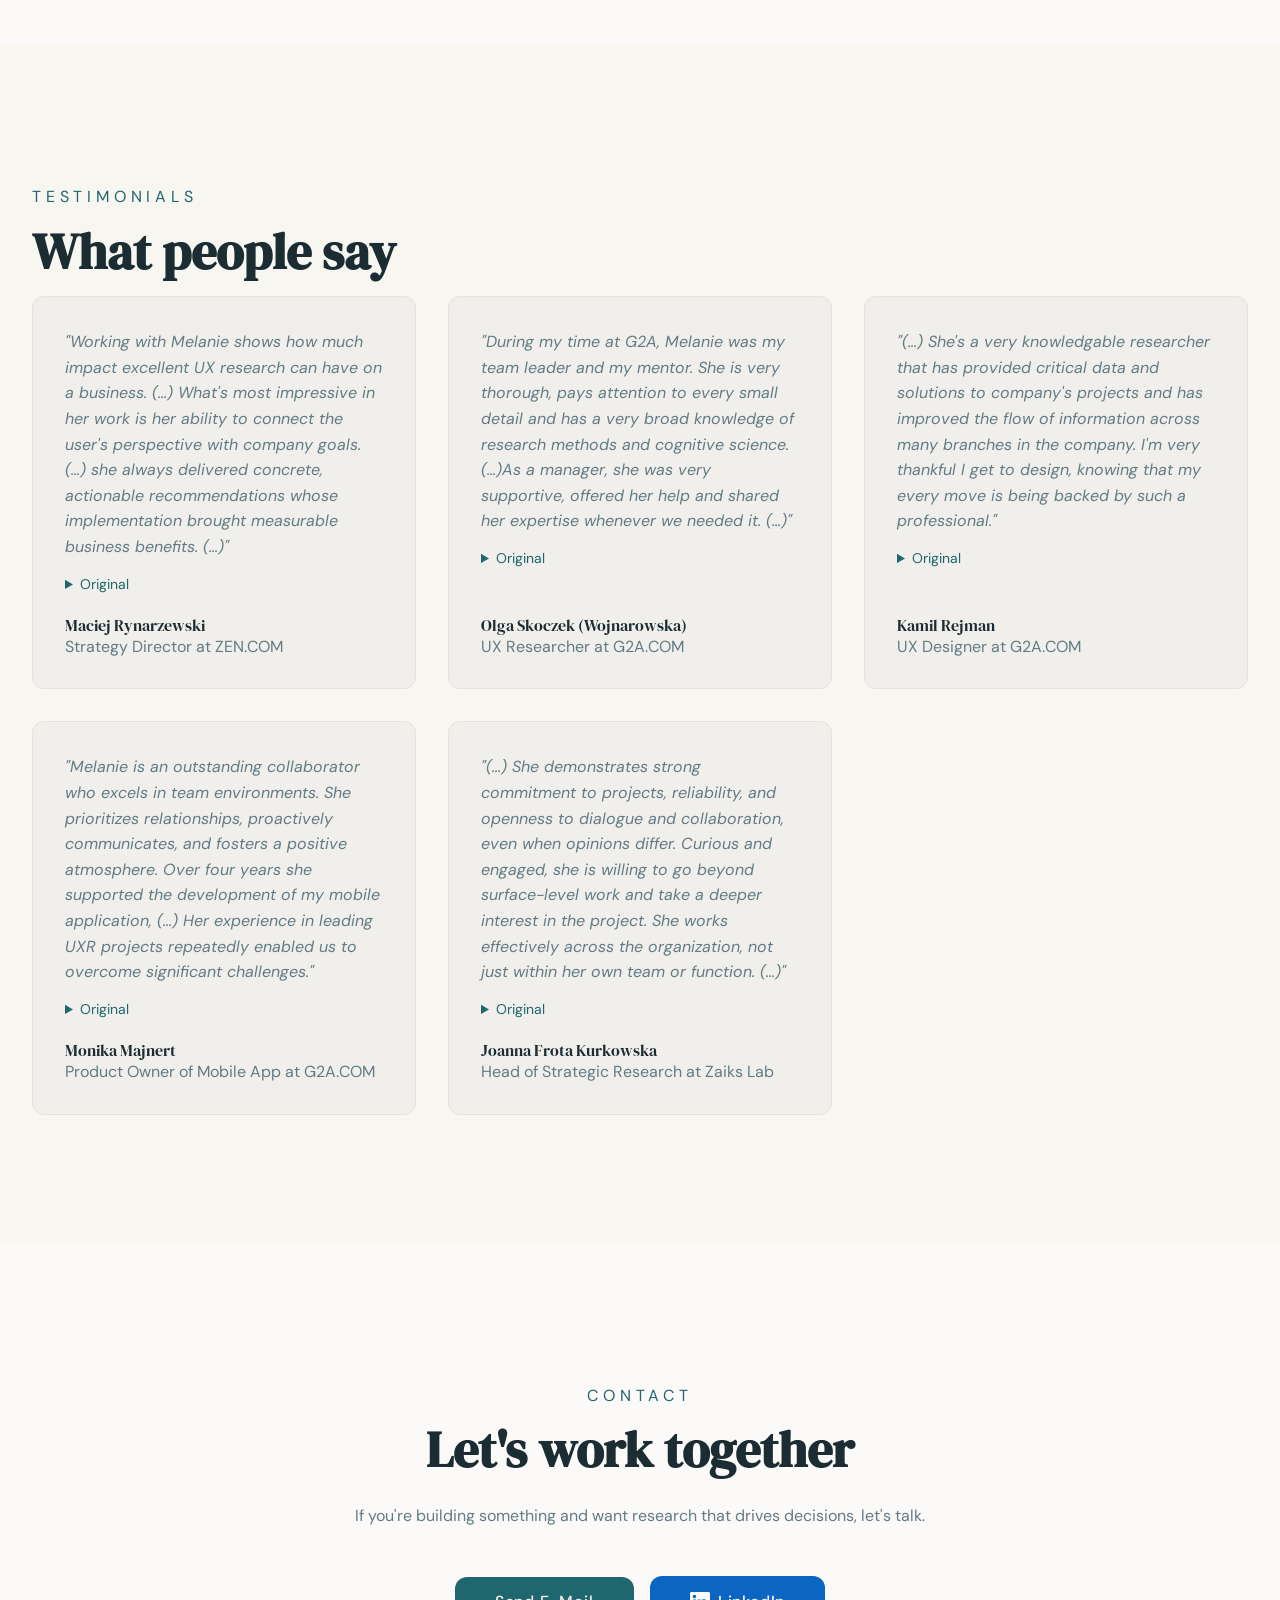
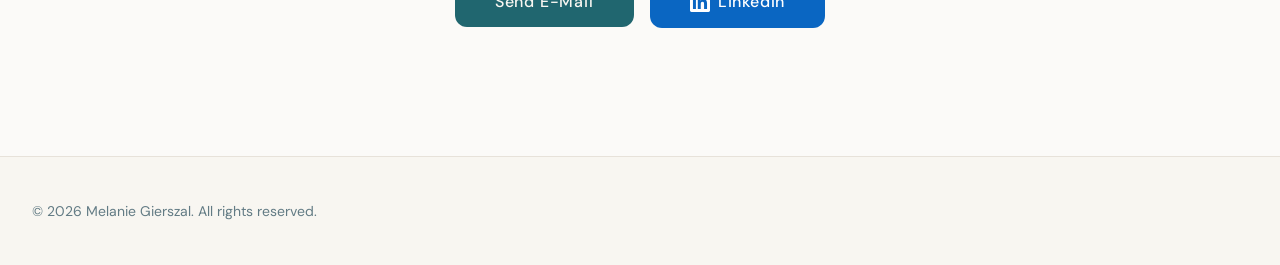
==== commit 98452ef4: "update" ====
--- a/index.html
+++ b/index.html
@@ -6,7 +6,7 @@
     <title>Melanie Gierszal · UX Research Portfolio</title>
     <meta
       name="description"
-      content="10+ years of UX Research. Melanie Gierszal – turning complex data into decisions that drive product and revenue."
+      content="10+ years of UX Research. Melanie Gierszal  -  turning complex data into decisions that drive product and revenue."
     />
 
     <link
@@ -215,7 +215,7 @@
       .nav-links {
         display: none;
         gap: 2rem;
-        font-size: 0.875rem;
+        font-size: 1rem;
       }
 
       .nav-links a {
@@ -224,6 +224,24 @@
 
       .nav-links a:hover {
         color: var(--foreground);
+      }
+
+      .nav-link-resume {
+        display: inline-flex;
+        align-items: center;
+        gap: 0.5rem;
+      }
+
+      .nav-pdf-badge {
+        font-size: 0.875rem;
+        font-weight: 600;
+        letter-spacing: 0.06em;
+        text-transform: uppercase;
+        color: var(--muted-foreground);
+        border: 1px solid rgba(15, 23, 42, 0.2);
+        border-radius: 0.25rem;
+        padding: 0.125rem 0.375rem;
+        line-height: 1.2;
       }
 
       .nav-toggle {
@@ -254,7 +272,7 @@
         display: flex;
         flex-direction: column;
         gap: 1rem;
-        font-size: 0.875rem;
+        font-size: 1rem;
       }
 
       .nav-mobile-links a {
@@ -279,20 +297,41 @@
         }
       }
 
-      /* HERO - Lovable: large typography, py-32 */
+      /* HERO  -  one viewport below nav (nav is in-flow); dvh for mobile browser chrome */
+      :root {
+        --hero-nav-h: 4rem;
+      }
+
+      @media (min-width: 768px) {
+        :root {
+          --hero-nav-h: 5rem;
+        }
+      }
+
       .hero {
         position: relative;
-        min-height: 100vh;
         display: flex;
         flex-direction: column;
         align-items: stretch;
         justify-content: center;
-        overflow: hidden;
+        min-height: calc(100vh - var(--hero-nav-h));
+        max-height: calc(100vh - var(--hero-nav-h));
+        overflow-x: hidden;
+        overflow-y: visible;
+      }
+
+      @supports (height: 100dvh) {
+        .hero {
+          min-height: calc(100dvh - var(--hero-nav-h));
+          max-height: calc(100dvh - var(--hero-nav-h));
+        }
       }
 
       .hero-bg {
         position: absolute;
         inset: 0;
+        overflow: hidden;
+        pointer-events: none;
       }
 
       .hero-bg img {
@@ -311,13 +350,14 @@
       .hero-content {
         position: relative;
         z-index: 1;
-        padding: 8rem 0 8rem;
+        padding-top: clamp(1.25rem, 4vw, 3rem);
+        padding-bottom: max(1rem, env(safe-area-inset-bottom, 0px));
         max-width: 48rem;
         text-align: left;
       }
 
       .hero-label {
-        font-size: 0.875rem;
+        font-size: 1rem;
         letter-spacing: 0.3em;
         text-transform: uppercase;
         color: var(--primary);
@@ -325,9 +365,9 @@
       }
 
       .hero-title {
-        font-size: clamp(3rem, 8vw, 6rem);
+        font-size: clamp(2rem, calc(5.5vw + 0.5rem), 6rem);
         line-height: 1.05;
-        margin-bottom: 2rem;
+        margin-bottom: clamp(1rem, 2vw, 2rem);
       }
 
       .hero-title span {
@@ -335,21 +375,15 @@
       }
 
       .hero-subtitle {
-        font-size: 1.125rem;
+        font-size: clamp(1rem, calc(2vw + 0.5rem), 1.25rem);
         color: var(--muted-foreground);
         max-width: 36rem;
         line-height: 1.7;
       }
 
-      @media (min-width: 768px) {
-        .hero-subtitle {
-          font-size: 1.25rem;
-        }
-      }
-
       .hero-buzzword {
         font-family: var(--font-display);
-        font-size: clamp(1.5rem, 3vw, 2.25rem);
+        font-size: clamp(1.25rem, calc(3vw + 0.5rem), 2.25rem);
         font-weight: 600;
         color: #9B6ED8;
         transition: color 0.5s ease, opacity 0.5s ease;
@@ -358,14 +392,20 @@
       .hero-actions {
         display: flex;
         flex-wrap: wrap;
-        gap: 1rem;
-        margin-top: 2.5rem;
+        gap: 0.75rem;
+        margin-top: clamp(1.25rem, 3vw, 2.5rem);
+      }
+
+      @media (min-width: 640px) {
+        .hero-actions {
+          gap: 1rem;
+        }
       }
 
       .hero-btn {
         display: inline-flex;
         align-items: center;
-        padding: 0.875rem 2rem;
+        padding: 0.75rem 1.25rem;
         font-size: 0.875rem;
         font-weight: 500;
         letter-spacing: 0.05em;
@@ -373,6 +413,13 @@
         transition: opacity 150ms ease, background-color 150ms ease;
       }
 
+      @media (min-width: 640px) {
+        .hero-btn {
+          padding: 0.875rem 2rem;
+          font-size: 1rem;
+        }
+      }
+
       .hero-btn-primary {
         background: var(--primary);
         color: var(--primary-foreground);
@@ -394,7 +441,7 @@
 
       /* SECTION HEADERS */
       .eyebrow {
-        font-size: 0.875rem;
+        font-size: 1rem;
         letter-spacing: 0.3em;
         text-transform: uppercase;
         color: var(--primary);
@@ -430,14 +477,14 @@
 
       @media (min-width: 768px) {
         .about-grid {
-          grid-template-columns: 1fr auto auto;
+          grid-template-columns: 1fr auto;
           gap: 3rem;
           align-items: start;
         }
       }
 
       .about-body {
-        font-size: 0.9375rem;
+        font-size: 1rem;
         color: var(--muted-foreground);
         line-height: 1.75;
       }
@@ -475,6 +522,28 @@
       .about-education {
         display: flex;
         flex-direction: column;
+        min-width: 0;
+        width: 100%;
+      }
+
+      .about-degrees-stack {
+        display: flex;
+        flex-direction: column;
+        gap: 0.75rem;
+      }
+
+      .about-edu-card {
+        background: var(--background);
+        border-radius: 0.75rem;
+        border: 1px solid var(--border);
+        padding: 1.25rem;
+        font-size: 1rem;
+      }
+
+      .about-edu-card-lines {
+        display: flex;
+        flex-direction: column;
+        gap: 0.375rem;
       }
 
       .about-stat-card {
@@ -494,7 +563,7 @@
       }
 
       .about-stat-label {
-        font-size: 0.875rem;
+        font-size: 1rem;
         color: var(--muted-foreground);
       }
 
@@ -502,16 +571,8 @@
         font-family: var(--font-display);
         font-size: 1.25rem;
         color: var(--primary);
-        margin-bottom: 1.5rem;
-      }
-
-      .about-edu-item {
-        font-size: 0.875rem;
-        margin-bottom: 2rem;
-      }
-
-      .about-edu-item:last-child {
-        margin-bottom: 0;
+        margin-bottom: 1rem;
+        text-align: left;
       }
 
       .about-edu-degree {
@@ -580,7 +641,7 @@
       }
 
       .case-tag {
-        font-size: 0.75rem;
+        font-size: 0.875rem;
         padding: 0.25rem 0.625rem;
         border-radius: 999px;
         background: var(--muted);
@@ -605,7 +666,7 @@
       }
 
       .case-scope-label {
-        font-size: 0.75rem;
+        font-size: 0.875rem;
         letter-spacing: 0.15em;
         text-transform: uppercase;
         color: var(--accent);
@@ -614,7 +675,7 @@
       }
 
       .case-scope-text {
-        font-size: 0.875rem;
+        font-size: 1rem;
         color: var(--muted-foreground);
         line-height: 1.6;
       }
@@ -625,7 +686,7 @@
         background: rgba(236, 234, 230, 0.3);
         border: 1px solid var(--border);
         margin-bottom: 1.25rem;
-        font-size: 0.875rem;
+        font-size: 1rem;
       }
 
       .case-impact-box strong {
@@ -643,6 +704,10 @@
         margin: 0;
       }
 
+      .case-row .case-impact-box {
+        margin-bottom: 0;
+      }
+
       .case-1-grid {
         display: grid;
         gap: 1.5rem;
@@ -651,19 +716,16 @@
 
       @media (min-width: 768px) {
         .case-1-grid {
-          grid-template-columns: 3fr 2fr;
-          grid-template-areas: "scope impact";
+          grid-template-columns: 2fr 1fr;
           gap: 1.5rem;
           align-items: stretch;
         }
 
         .case-1-grid .case-row-scope {
-          grid-area: scope;
           align-self: stretch;
         }
 
         .case-1-grid .case-impact-box {
-          grid-area: impact;
           align-self: stretch;
           margin-bottom: 0;
         }
@@ -679,27 +741,26 @@
       @media (min-width: 768px) {
         .case-row {
           display: grid;
-          grid-template-columns: 1fr 1fr;
-          grid-template-areas: "scope image";
+          grid-template-columns: 1fr 1fr 1fr;
+          grid-template-areas: "image scope impact";
           gap: 2rem;
-        }
-
-        .case-row.reversed {
-          grid-template-areas: "image scope";
         }
 
         .case-row > .case-row-scope {
           grid-area: scope;
           min-width: 0;
-          text-align: right;
-        }
-
-        .case-row.reversed > .case-row-scope {
           text-align: left;
         }
 
         .case-row > .case-row-image {
           grid-area: image;
+          min-width: 0;
+        }
+
+        .case-row > .case-impact-box {
+          grid-area: impact;
+          margin-bottom: 0;
+          align-self: stretch;
           min-width: 0;
         }
       }
@@ -776,7 +837,7 @@
       }
 
       .case-toggle {
-        font-size: 0.875rem;
+        font-size: 1rem;
         font-weight: 500;
         color: var(--primary);
         cursor: pointer;
@@ -829,7 +890,7 @@
       }
 
       .case-expanded-label {
-        font-size: 0.75rem;
+        font-size: 0.875rem;
         letter-spacing: 0.15em;
         text-transform: uppercase;
         color: var(--accent);
@@ -847,7 +908,7 @@
       }
 
       .case-expanded-text {
-        font-size: 0.875rem;
+        font-size: 1rem;
         color: var(--muted-foreground);
         line-height: 1.6;
         margin: 0;
@@ -895,7 +956,7 @@
       }
 
       .case-expanded-thumbnail span:first-of-type {
-        font-size: 0.75rem;
+        font-size: 0.875rem;
         color: var(--muted-foreground);
         padding: 0.25rem 0.25rem 0;
         order: -1;
@@ -943,7 +1004,7 @@
       }
 
       .case-expanded-modal-title {
-        font-size: 0.875rem;
+        font-size: 1rem;
         font-weight: 500;
         color: var(--foreground);
         padding: 0.75rem 1rem;
@@ -990,7 +1051,7 @@
 
       .screens-modal-pager {
         text-align: center;
-        font-size: 0.75rem;
+        font-size: 0.875rem;
         color: var(--muted-foreground);
         margin-top: 0.5rem;
       }
@@ -1010,7 +1071,7 @@
         display: block;
       }
 
-      /* SKILLS - Lovable: 4 cols, gap-12 */
+      /* SKILLS  -  row 1: four cols (methods, certs, langs, degrees); row 2: tools full width */
       .skills-section {
         padding: 6rem 0;
       }
@@ -1025,21 +1086,38 @@
         margin-bottom: 4rem;
       }
 
-      .skills-grid {
+      .skills-layout {
         display: grid;
-        gap: 3rem;
-      }
-
-      @media (min-width: 768px) {
-        .skills-grid {
+        gap: 2.5rem 1.25rem;
+        grid-template-columns: 1fr;
+      }
+
+      @media (min-width: 640px) {
+        .skills-layout {
           grid-template-columns: repeat(2, 1fr);
+          gap: 2.5rem 1.5rem;
         }
       }
 
       @media (min-width: 1024px) {
-        .skills-grid {
+        .skills-layout {
+          grid-template-columns: repeat(3, 1fr);
+        }
+      }
+
+      @media (min-width: 1280px) {
+        .skills-layout {
           grid-template-columns: repeat(4, 1fr);
-        }
+          gap: 2rem 1rem;
+        }
+      }
+
+      .skills-layout .skills-tools-row {
+        grid-column: 1 / -1;
+      }
+
+      .skills-col {
+        min-width: 0;
       }
 
       .skills-col h3 {
@@ -1059,7 +1137,7 @@
         display: flex;
         gap: 0.75rem;
         align-items: flex-start;
-        font-size: 0.875rem;
+        font-size: 1rem;
         color: var(--muted-foreground);
         margin-bottom: 0.75rem;
       }
@@ -1074,9 +1152,27 @@
       }
 
       .skills-tool-categories {
-        display: flex;
-        flex-direction: column;
-        gap: 1rem;
+        display: grid;
+        gap: 1.5rem 2rem;
+        grid-template-columns: 1fr;
+      }
+
+      @media (min-width: 640px) {
+        .skills-tool-categories {
+          grid-template-columns: repeat(2, 1fr);
+        }
+      }
+
+      @media (min-width: 1024px) {
+        .skills-tool-categories {
+          grid-template-columns: repeat(3, 1fr);
+        }
+      }
+
+      @media (min-width: 1280px) {
+        .skills-tool-categories {
+          grid-template-columns: repeat(4, 1fr);
+        }
       }
 
       .skills-tool-row {
@@ -1086,7 +1182,7 @@
       }
 
       .skills-tool-label {
-        font-size: 0.75rem;
+        font-size: 1rem;
         font-weight: 500;
         color: var(--foreground);
       }
@@ -1098,7 +1194,7 @@
       }
 
       .skills-tag {
-        font-size: 0.75rem;
+        font-size: 0.875rem;
         padding: 0.25rem 0.625rem;
         border-radius: 999px;
         background: var(--muted);
@@ -1140,12 +1236,12 @@
       }
 
       .skills-cert-name {
+        font-size: 1rem;
+        color: var(--foreground);
+      }
+
+      .skills-cert-issuer {
         font-size: 0.875rem;
-        color: var(--foreground);
-      }
-
-      .skills-cert-issuer {
-        font-size: 0.75rem;
         color: var(--muted-foreground);
       }
 
@@ -1153,18 +1249,51 @@
         display: flex;
         justify-content: space-between;
         align-items: center;
+        font-size: 1rem;
+        margin-bottom: 1rem;
+      }
+
+      .skills-lang-pill {
         font-size: 0.875rem;
-        margin-bottom: 1rem;
-      }
-
-      .skills-lang-pill {
-        font-size: 0.75rem;
         padding: 0.25rem 0.625rem;
         border-radius: 999px;
         background: var(--muted);
         color: var(--muted-foreground);
       }
 
+      .skills-degrees-section {
+        margin-top: 0;
+        padding-top: 0;
+        border-top: none;
+      }
+
+      .skills-degrees-grid {
+        display: flex;
+        flex-direction: column;
+        gap: 1.5rem;
+        font-size: 1rem;
+      }
+
+      .skills-degree-block {
+        font-size: 1rem;
+      }
+
+      .skills-degree-title {
+        font-weight: 500;
+        color: var(--foreground);
+        line-height: 1.35;
+      }
+
+      .skills-degree-lines {
+        margin-top: 0.375rem;
+        display: flex;
+        flex-direction: column;
+        gap: 0.125rem;
+        font-size: 0.875rem;
+        color: var(--muted-foreground);
+        line-height: 1.5;
+      }
+
       /* TESTIMONIALS - Lovable: p-8 rounded-xl bg-background */
       .testimonials-section {
         padding: 6rem 0;
@@ -1180,9 +1309,10 @@
         display: grid;
         gap: 2rem;
         align-items: stretch;
-      }
-
-      @media (min-width: 768px) {
+        grid-template-columns: 1fr;
+      }
+
+      @media (min-width: 640px) {
         .testimonials-grid {
           grid-template-columns: repeat(2, 1fr);
         }
@@ -1215,7 +1345,7 @@
       .testimonial-quote {
         margin: 0 0 2rem 0;
         padding: 0;
-        font-size: 0.875rem;
+        font-size: 1rem;
         color: var(--muted-foreground);
         line-height: 1.6;
         font-style: italic;
@@ -1230,8 +1360,51 @@
 
       .testimonial-role {
         margin: 0;
+        font-size: 1rem;
+        color: var(--muted-foreground);
+      }
+
+      .testimonial-original {
+        margin-top: 1rem;
+      }
+
+      .testimonial-original summary {
+        font-size: 0.875rem;
+        color: var(--primary);
+        cursor: pointer;
+      }
+
+      .testimonial-original summary:hover {
+        text-decoration: underline;
+      }
+
+      .testimonial-quote-original {
+        margin: 0.75rem 0 0 0;
+        padding: 0 0 0 0.75rem;
+        border-left: 2px solid var(--border);
         font-size: 0.875rem;
         color: var(--muted-foreground);
+        line-height: 1.6;
+        font-style: italic;
+      }
+
+      .testimonial-quote-placeholder {
+        margin: 0.75rem 0 0 0;
+        padding: 0 0 0 0.75rem;
+        border-left: 2px solid var(--border);
+        font-size: 0.875rem;
+        color: var(--muted-foreground);
+        opacity: 0.85;
+        line-height: 1.6;
+        font-style: italic;
+      }
+
+      .testimonial-card--with-original .testimonial-quote-main {
+        margin-bottom: 0;
+      }
+
+      .testimonial-card--with-original > footer {
+        margin-top: 1.5rem;
       }
 
       /* CONTACT - Lovable: max-w-2xl mx-auto */
@@ -1256,7 +1429,7 @@
       }
 
       .contact-text {
-        font-size: 0.9375rem;
+        font-size: 1rem;
         color: var(--muted-foreground);
         line-height: 1.6;
         margin-bottom: 3rem;
@@ -1269,7 +1442,7 @@
         align-items: center;
         justify-content: center;
         margin-bottom: 3rem;
-        font-size: 0.875rem;
+        font-size: 1rem;
       }
 
       @media (min-width: 640px) {
@@ -1299,7 +1472,7 @@
         display: inline-flex;
         align-items: center;
         padding: 1rem 2.5rem;
-        font-size: 0.875rem;
+        font-size: 1rem;
         font-weight: 500;
         letter-spacing: 0.05em;
         border-radius: var(--radius);
@@ -1330,7 +1503,7 @@
         align-items: center;
         gap: 0.5rem;
         padding: 1rem 2.5rem;
-        font-size: 0.875rem;
+        font-size: 1rem;
         font-weight: 500;
         letter-spacing: 0.05em;
         color: white;
@@ -1353,7 +1526,7 @@
       footer {
         border-top: 1px solid var(--border);
         padding: 2rem 0;
-        font-size: 0.75rem;
+        font-size: 0.875rem;
         color: var(--muted-foreground);
       }
 
@@ -1432,6 +1605,12 @@
         .min-h-screen {
           min-height: auto;
         }
+
+        .hero {
+          min-height: auto !important;
+          max-height: none !important;
+          overflow: visible;
+        }
       }
     </style>
   </head>
@@ -1444,10 +1623,10 @@
           </a>
           <div class="nav-links">
             <a href="#about">About</a>
-            <a href="assets/Melanie%20Gierszal%20RESUME.pdf" target="_blank" rel="noopener noreferrer">Resume</a>
-            <a href="#work">Work</a>
+            <a href="#work">Case Studies</a>
             <a href="#skills">Skills</a>
             <a href="#testimonials">Testimonials</a>
+            <a href="assets/Melanie%20Gierszal%20RESUME.pdf" target="_blank" rel="noopener noreferrer" class="nav-link-resume" aria-label="Resume (PDF, opens in new tab)">Resume<span class="nav-pdf-badge">PDF</span></a>
             <a href="#contact">Contact</a>
           </div>
           <button class="nav-toggle" id="nav-toggle" aria-label="Toggle menu">
@@ -1458,10 +1637,10 @@
         <div class="nav-mobile-panel" id="nav-mobile">
           <div class="container nav-mobile-links">
             <a href="#about">About</a>
-            <a href="assets/Melanie%20Gierszal%20RESUME.pdf" target="_blank" rel="noopener noreferrer">Resume</a>
-            <a href="#work">Work</a>
+            <a href="#work">Case Studies</a>
             <a href="#skills">Skills</a>
             <a href="#testimonials">Testimonials</a>
+            <a href="assets/Melanie%20Gierszal%20RESUME.pdf" target="_blank" rel="noopener noreferrer" class="nav-link-resume" aria-label="Resume (PDF, opens in new tab)">Resume<span class="nav-pdf-badge">PDF</span></a>
             <a href="#contact">Contact</a>
           </div>
         </div>
@@ -1503,10 +1682,10 @@
               <div class="about-grid">
                 <div class="about-body">
                 <p>
-                  I'm curious—a UX Researcher who takes ownership and initiative. Proactive and committed.
+                  I'm curious - a UX Researcher who takes ownership and initiative. Proactive and committed.
                 </p>
                 <p>
-                  As a cognitive scientist at heart, I'm trained to ask the right questions and read between the lines. Being multilingual lets me hear users in their own words; an analytical mind turns what they say into what they need.
+                  As a cognitive scientist at heart, I'm trained to ask the right questions and read between the lines. Being multilingual lets me hear users in their own words and my analytical mind turns what they say into what they need.
                 </p>
                 <p>
                   I thrive as a project leader when leading cross-functional work that balances user needs with business goals. Turning research into revenue. Moving the needle.
@@ -1530,22 +1709,6 @@
                 <div class="about-stat-label">Research Methods</div>
               </div>
             </div>
-            <div class="about-education">
-              <h3 class="about-degrees-heading">Degrees</h3>
-                <div class="about-edu-item">
-                  <div class="about-edu-degree">M.A. in Cognitive Science</div>
-                  <div class="about-edu-meta">Human-Computer Interaction</div>
-                  <div class="about-edu-meta">Cognitive Neuropsychology</div>
-                </div>
-                <div class="about-edu-item">
-                  <div class="about-edu-degree">Postgraduate in Business Planning and Strategy</div>
-                </div>
-                <div class="about-edu-item">
-                  <div class="about-edu-degree">B.A. in Applied Linguistics</div>
-                  <div class="about-edu-meta">Intercultural Communication</div>
-                  <div class="about-edu-meta">Translations</div>
-                </div>
-              </div>
             </div>
             </div>
           </div>
@@ -1610,7 +1773,7 @@
                         <li>Convert qualitative and quantitative data into prioritised, testable hypotheses.</li>
                       </ul>
                       <div class="case-expanded-label">Method</div>
-                      <p class="case-expanded-text">Implemented Design Thinking: ideation workshops; hypothesis mapping; KPI and test plan alignment; A/B and multivariate tests; supplemented by qualitative methods (e.g. interviews, usability checks).</p>
+                      <p class="case-expanded-text">Implemented Design Thinking: ideation workshops, hypothesis mapping, KPI and test plan alignment, A/B and multivariate tests, supplemented by qualitative methods (e.g. interviews, usability checks).</p>
                     </div>
                     <div class="case-expanded-grid case-expanded-grid-2">
                       <div class="case-expanded-card">
@@ -1618,16 +1781,16 @@
                         <div class="case-expanded-label">Key Insight</div>
                         <p class="case-expanded-text">A structured, research-driven practice increased experiment volume and quality, with improvements in user journeys and business KPIs.</p>
                         <div class="case-expanded-label">Project Decision</div>
-                        <p class="case-expanded-text">Oversaw over 90 projects in 2 years, including: AI product page recommendations (+2% basket increase); Markov Chains tool for on-site behaviour mapping; Checkout upsell removal (+0.5 p.p. conversion lift); other tests validated status quo or refined strategies.</p>
+                        <p class="case-expanded-text">Oversaw over 90 projects in 2 years, including: AI product page recommendations (+2% basket increase), Markov Chains tool for on-site behaviour mapping, Checkout upsell removal (+0.5 p.p. conversion lift), other tests validated status quo or refined strategies.</p>
                         <div class="case-expanded-label">Numbers</div>
-                        <p class="case-expanded-text">Over 90 projects; wins (e.g. +2% baskets, +0.5% conversion) prevented misguided changes.</p>
+                        <p class="case-expanded-text">Over 90 projects, wins (e.g. +2% baskets, +0.5% conversion) prevented misguided changes.</p>
                       </div>
                       <div class="case-expanded-card">
                         <h4>Afterthought</h4>
                         <div class="case-expanded-label">What Worked</div>
                         <p class="case-expanded-text">A continuous feedback loop across research, product, and business enabled iterative improvements and data-informed decisions.</p>
                         <div class="case-expanded-label">What Could Be Done Differently</div>
-                        <p class="case-expanded-text">Clarify ownership in select projects; prioritise fewer, higher-impact initiatives over volume.</p>
+                        <p class="case-expanded-text">Clarify ownership in select projects, prioritise fewer, higher-impact initiatives over volume.</p>
                         <div class="case-expanded-label">Key Learnings</div>
                         <p class="case-expanded-text">Gained experience in Design Thinking workshop facilitation to align stakeholders and generate hypotheses. Developed cross-functional project coordination, managing backlogs and timelines. Learned to synthesise insights from multiple projects into strategic decisions.</p>
                       </div>
@@ -1649,18 +1812,18 @@
                 <p class="case-subtitle">
                   Led multivariate tests to refine checkout order fees, visuals, and flow.
                 </p>
-                <div class="case-row reversed">
+                <div class="case-row">
+                  <div class="case-row-image">
+                    <img src="assets/case-study-checkout-flow-new.jpeg" alt="Order Fee Optimization" />
+                  </div>
                   <div class="case-row-scope">
                     <div class="case-scope-label">Scope of Ownership</div>
                     <p class="case-scope-text">As research project manager, I defined hypotheses, selected methodology and KPIs (e.g., conversion rate, revenue per order), conducted analysis, prepared financial reports, and delivered recommendations. Developed a multivariate testing system integrated with the database for real-time metric tracking.</p>
                   </div>
-                  <div class="case-row-image">
-                    <img src="assets/case-study-checkout-flow-new.jpeg" alt="Order Fee Optimization" />
-                  </div>
-                </div>
-                <div class="case-impact-box">
-                  <h4>Impact</h4>
-                  <p class="case-scope-text">Increased conversion rate by 1 percentage point, supporting revenue growth while preserving margins.</p>
+                  <div class="case-impact-box">
+                    <h4>Impact</h4>
+                    <p class="case-scope-text">Increased conversion rate by 1 percentage point, supporting revenue growth while preserving margins.</p>
+                  </div>
                 </div>
                 <button type="button" class="case-toggle" data-toggle="2">Read full case study →</button>
                 <div class="case-detail" id="case-detail-2">
@@ -1721,7 +1884,7 @@
                       <div class="case-expanded-card">
                         <h4>Outcome</h4>
                         <div class="case-expanded-label">Key Insight</div>
-                        <p class="case-expanded-text">Transparent pricing—with fees shown in totals—maintained KPIs and improved conversion by 1 p.p.</p>
+                        <p class="case-expanded-text">Transparent pricing - with fees shown in totals - maintained KPIs and improved conversion by 1 p.p.</p>
                         <div class="case-expanded-label">Project Decision</div>
                         <p class="case-expanded-text">Removed upsell; introduced tiered fees, shown in totals.</p>
                         <div class="case-expanded-label">Numbers</div>
@@ -1734,7 +1897,7 @@
                         <div class="case-expanded-label">What Could Be Done Differently</div>
                         <p class="case-expanded-text">Earlier stakeholder alignment and clearer task delegation (e.g. IT monitoring) could have shortened the timeline.</p>
                         <div class="case-expanded-label">Key Learnings</div>
-                        <p class="case-expanded-text">Gained experience in a combined PM–UX researcher role, handling technical and legal aspects. Reinforced the value of researcher-led project management for data-driven decisions.</p>
+                        <p class="case-expanded-text">Gained experience in a combined PM - UX researcher role, handling technical and legal aspects. Reinforced the value of researcher-led project management for data-driven decisions.</p>
                       </div>
                     </div>
                   </div>
@@ -1756,17 +1919,17 @@
                   Created and led an annual user research report, synthesizing global survey data with internal analytics to inform business strategy.
                 </p>
                 <div class="case-row">
+                  <div class="case-row-image">
+                    <img src="assets/case-study-user-report-map.png" alt="Yearly User Report" />
+                  </div>
                   <div class="case-row-scope">
                     <div class="case-scope-label">Scope of Ownership</div>
-                    <p class="case-scope-text">As creator and lead, I managed the end-to-end process: defined research goals for sociodemographics, gaming behaviors, and purchase patterns; analyzed data for correlations; integrated with internal analytics and prior-year benchmarks; produced visual reports and actionable presentations.</p>
-                  </div>
-                  <div class="case-row-image">
-                    <img src="assets/case-study-user-report-map.png" alt="Yearly User Report" />
-                  </div>
-                </div>
-                <div class="case-impact-box">
-                  <h4>Impact</h4>
-                  <p class="case-scope-text">Identified 3–4 key segments and behavioral shifts, guiding management, marketing, and product decisions.</p>
+                    <p class="case-scope-text">As creator and lead, I managed the end-to-end process: defined research goals for sociodemographics, gaming behaviors, and purchase patterns I analyzed data for correlations, integrated with internal analytics and prior-year benchmarks and produced visual reports and actionable presentations.</p>
+                  </div>
+                  <div class="case-impact-box">
+                    <h4>Impact</h4>
+                    <p class="case-scope-text">Identified 3 - 4 key segments and behavioral shifts, guiding management, marketing, and product decisions.</p>
+                  </div>
                 </div>
                 <button type="button" class="case-toggle" data-toggle="3">Read full case study →</button>
                 <div class="case-detail" id="case-detail-3">
@@ -1777,14 +1940,14 @@
                         <div class="case-expanded-label">Business Goal</div>
                         <p class="case-expanded-text">Ground strategic decisions in current customer profiles, not assumptions or outdated research.</p>
                         <div class="case-expanded-label">User Pain</div>
-                        <p class="case-expanded-text">No unified, regularly updated view of users—leading to fragmented decisions.</p>
+                        <p class="case-expanded-text">No unified, regularly updated view of users - leading to fragmented decisions.</p>
                         <div class="case-expanded-label">Trigger</div>
                         <p class="case-expanded-text">Not tracking user changes over time meant missing opportunities.</p>
                       </div>
                       <div class="case-expanded-card">
                         <h4>My Role</h4>
                         <div class="case-expanded-label">Scope of Ownership</div>
-                        <p class="case-expanded-text">As creator and lead, I managed the end-to-end process: defined research goals for sociodemographics, gaming behaviors, and purchase patterns; analyzed data for correlations; integrated with internal analytics and prior-year benchmarks; produced visual reports and actionable presentations.</p>
+                        <p class="case-expanded-text">As creator and lead, I managed the end-to-end process: defined research goals for sociodemographics, gaming behaviors, and purchase patterns I analyzed data for correlations, integrated with internal analytics and prior-year benchmarks and produced visual reports and actionable presentations.</p>
                         <div class="case-expanded-label">Collaboration</div>
                         <p class="case-expanded-text">Management, Business, Marketing, Data Analysts</p>
                       </div>
@@ -1801,13 +1964,13 @@
                       <p class="case-expanded-text">Recurring global surveys; quantitative analysis combined with behavioral metrics; trend comparisons with prior years.</p>
                       <div class="case-expanded-label">Screens</div>
                       <div class="case-expanded-screens-grid case-expanded-screens-single-row">
-                        <button type="button" class="case-expanded-thumbnail case-expanded-thumbnail-rect" data-modal-src="assets/User%20Report%20ToC1.jpg" data-modal-alt="Report table of contents – part 1">
-                          <span>Report table of contents – part 1</span>
-                          <span class="thumb-square"><img src="assets/User%20Report%20ToC1.jpg" alt="Report table of contents – part 1" /></span>
+                        <button type="button" class="case-expanded-thumbnail case-expanded-thumbnail-rect" data-modal-src="assets/User%20Report%20ToC1.jpg" data-modal-alt="Report table of contents  -  part 1">
+                          <span>Report table of contents  -  part 1</span>
+                          <span class="thumb-square"><img src="assets/User%20Report%20ToC1.jpg" alt="Report table of contents  -  part 1" /></span>
                         </button>
-                        <button type="button" class="case-expanded-thumbnail case-expanded-thumbnail-rect" data-modal-src="assets/User%20Report%20ToC2.jpg" data-modal-alt="Report table of contents – part 2">
-                          <span>Report table of contents – part 2</span>
-                          <span class="thumb-square"><img src="assets/User%20Report%20ToC2.jpg" alt="Report table of contents – part 2" /></span>
+                        <button type="button" class="case-expanded-thumbnail case-expanded-thumbnail-rect" data-modal-src="assets/User%20Report%20ToC2.jpg" data-modal-alt="Report table of contents  -  part 2">
+                          <span>Report table of contents  -  part 2</span>
+                          <span class="thumb-square"><img src="assets/User%20Report%20ToC2.jpg" alt="Report table of contents  -  part 2" /></span>
                         </button>
                       </div>
                     </div>
@@ -1815,18 +1978,18 @@
                       <div class="case-expanded-card">
                         <h4>Outcome</h4>
                         <div class="case-expanded-label">Key Insight</div>
-                        <p class="case-expanded-text">The report revealed shifts in profiles, preferences, and behaviour—exposing unnoticed segments and contradictions between assumed and actual behaviour.</p>
+                        <p class="case-expanded-text">The report revealed shifts in profiles, preferences, and behaviour - exposing unnoticed segments and contradictions between assumed and actual behaviour.</p>
                         <div class="case-expanded-label">Project Decision</div>
-                        <p class="case-expanded-text">Management adopted for targeting; marketing refined offers; product adjusted messaging and priorities based on trends.</p>
+                        <p class="case-expanded-text">Management adopted for targeting, marketing refined offers, product adjusted messaging and priorities based on trends.</p>
                         <div class="case-expanded-label">Numbers</div>
-                        <p class="case-expanded-text">Globally representative sample; defined 3–4 segments; surfaced significant shifts.</p>
+                        <p class="case-expanded-text">Globally representative sample, defined 3 - 4 segments, surfaced significant shifts.</p>
                       </div>
                       <div class="case-expanded-card">
                         <h4>Afterthought</h4>
                         <div class="case-expanded-label">What Worked</div>
                         <p class="case-expanded-text">Repeatable yearly rhythm closed the gap between one-off analytics and long-term strategic understanding.</p>
                         <div class="case-expanded-label">What Could Be Done Differently</div>
-                        <p class="case-expanded-text">Integrate earlier into planning cycles; add workshops for broader adoption.</p>
+                        <p class="case-expanded-text">Integrate earlier into planning cycles, add workshops for broader adoption.</p>
                         <div class="case-expanded-label">Key Learnings</div>
                         <p class="case-expanded-text">Combined surveys with analytics for insights beyond individual methods. Repeatable reports build organisational memory and reinforce user-centred decisions.</p>
                       </div>
@@ -1846,18 +2009,18 @@
                 <p class="case-subtitle">
                   Directed end-to-end A/B test as sole UX Researcher to eliminate a redundant checkout step, reducing drop-off.
                 </p>
-                <div class="case-row reversed">
+                <div class="case-row">
+                  <div class="case-row-image">
+                    <img src="assets/case-study-shorter-checkout.png" alt="Shorter Checkout" />
+                  </div>
                   <div class="case-row-scope">
                     <div class="case-scope-label">Scope of Ownership</div>
                     <p class="case-scope-text">Sole UX Researcher: defined goals and KPIs, configured and monitored the A/B test, analyzed data, delivered recommendations.</p>
                   </div>
-                  <div class="case-row-image">
-                    <img src="assets/case-study-shorter-checkout.png" alt="Shorter Checkout" />
-                  </div>
-                </div>
-                <div class="case-impact-box">
-                  <h4>Impact</h4>
-                  <p class="case-scope-text">Increased cart conversion rate by 5 percentage points, enhancing purchase completion and revenue.</p>
+                  <div class="case-impact-box">
+                    <h4>Impact</h4>
+                    <p class="case-scope-text">Increased cart conversion rate by 5 percentage points, enhancing purchase completion and revenue.</p>
+                  </div>
                 </div>
                 <button type="button" class="case-toggle" data-toggle="4">Read full case study →</button>
                 <div class="case-detail" id="case-detail-4">
@@ -1933,17 +2096,17 @@
                   Led UX research discovery for a new challenger bank app targeting young users and small businesses, defining niche, USP, and business model.
                 </p>
                 <div class="case-row">
+                  <div class="case-row-image">
+                    <img src="assets/case-study-challenger-bank-phases.png" alt="First Steps of a New Challenger Bank" />
+                  </div>
                   <div class="case-row-scope">
                     <div class="case-scope-label">Scope of Ownership</div>
                     <p class="case-scope-text">As UX Researcher in R&D, I led the discovery phase: desk research, competitive analysis, user interviews, surveys, and moderated usability tests. Delivered research summary with feature lists, wireframes, monetization strategies, niches, personas, and USPs.</p>
                   </div>
-                  <div class="case-row-image">
-                    <img src="assets/case-study-challenger-bank.png" alt="Challenger Bank" />
-                  </div>
-                </div>
-                <div class="case-impact-box">
-                  <h4>Impact</h4>
-                  <p class="case-scope-text">Enabled progression to planning phase, culminating in the launch of ZEN.COM as a standalone venture.</p>
+                  <div class="case-impact-box">
+                    <h4>Impact</h4>
+                    <p class="case-scope-text">Enabled progression to planning phase, culminating in the launch of ZEN.COM as a standalone venture.</p>
+                  </div>
                 </div>
                 <button type="button" class="case-toggle" data-toggle="5">Read full case study →</button>
                 <div class="case-detail" id="case-detail-5">
@@ -1977,13 +2140,9 @@
                       <p class="case-expanded-text">Desk research, competitive benchmarking, user interviews and surveys with target segments.</p>
                       <div class="case-expanded-label">Screens</div>
                       <div class="case-expanded-screens-grid case-expanded-screens-single-row">
-                        <button type="button" class="case-expanded-thumbnail case-expanded-thumbnail-rect" data-modal-src="assets/case-study-challenger-bank.png" data-modal-alt="Feature matrix: CORE, USP, IDEAS by SME and Young segments">
-                          <span>Feature matrix: CORE, USP, IDEAS</span>
-                          <span class="thumb-square"><img src="assets/case-study-challenger-bank.png" alt="Feature matrix: CORE, USP, IDEAS by SME and Young segments" /></span>
-                        </button>
-                        <button type="button" class="case-expanded-thumbnail case-expanded-thumbnail-rect" data-modal-src="assets/case-study-challenger-bank-phases.png" data-modal-alt="Project phases from brief to implementation">
-                          <span>Project phases from brief to implementation</span>
-                          <span class="thumb-square"><img src="assets/case-study-challenger-bank-phases.png" alt="Project phases from brief to implementation" /></span>
+                        <button type="button" class="case-expanded-thumbnail case-expanded-thumbnail-rect" data-modal-src="assets/case-study-challenger-bank-phases.png" data-modal-alt="First Steps of a New Challenger Bank">
+                          <span>First Steps of a New Challenger Bank</span>
+                          <span class="thumb-square"><img src="assets/case-study-challenger-bank-phases.png" alt="First Steps of a New Challenger Bank" /></span>
                         </button>
                       </div>
                     </div>
@@ -1993,7 +2152,7 @@
                         <div class="case-expanded-label">Key Insight</div>
                         <p class="case-expanded-text">Two viable niches (young users and SME) emerged with tailored USPs, feature priorities, wireframes, and monetization models.</p>
                         <div class="case-expanded-label">Project Decision</div>
-                        <p class="case-expanded-text">Advanced to planning phase; initiative spun out as ZEN.COM.</p>
+                        <p class="case-expanded-text">Advanced to planning phase, initiative spun out as ZEN.COM.</p>
                         <div class="case-expanded-label">Numbers</div>
                         <p class="case-expanded-text">Discovery research propelled project from ideation to structured planning and commercialization.</p>
                       </div>
@@ -2025,18 +2184,18 @@
                 <p class="case-subtitle">
                   Led rapid moderated usability tests to validate redesigned purchase flow and onboarding, preventing a flawed launch.
                 </p>
-                <div class="case-row reversed">
+                <div class="case-row">
+                  <div class="case-row-image">
+                    <img src="assets/Onboarding.jpg" alt="Mobile App Purchase Flow" />
+                  </div>
                   <div class="case-row-scope">
                     <div class="case-scope-label">Scope of Ownership</div>
-                    <p class="case-scope-text">Designed and ran moderated usability tests under tight constraints; analyzed findings, recommended blocks, advocated for follow-up on pricing flow.</p>
-                  </div>
-                  <div class="case-row-image">
-                    <img src="assets/Onboarding.jpg" alt="Mobile App Purchase Flow" />
-                  </div>
-                </div>
-                <div class="case-impact-box">
-                  <h4>Impact</h4>
-                  <p class="case-scope-text">Blocked confusing onboarding rollout, averting potential 20-30% drop in new user retention and trust erosion (based on industry benchmarks).</p>
+                    <p class="case-scope-text">Designed and ran moderated usability tests under tight constraints, analyzed findings, recommended blocks, advocated for follow-up on pricing flow.</p>
+                  </div>
+                  <div class="case-impact-box">
+                    <h4>Impact</h4>
+                    <p class="case-scope-text">Blocked confusing onboarding rollout, averting potential 20-30% drop in new user retention and trust erosion (based on industry benchmarks).</p>
+                  </div>
                 </div>
                 <button type="button" class="case-toggle" data-toggle="6">Read full case study →</button>
                 <div class="case-detail" id="case-detail-6">
@@ -2045,16 +2204,16 @@
                       <div class="case-expanded-card">
                         <h4>Problem & Motivation</h4>
                         <div class="case-expanded-label">Business Goal</div>
-                        <p class="case-expanded-text">Introduce onboarding; test redesigned purchase flow (search, filters, offers) ahead of launch.</p>
+                        <p class="case-expanded-text">Introduce onboarding, test redesigned purchase flow (search, filters, offers) ahead of launch.</p>
                         <div class="case-expanded-label">User Pain</div>
-                        <p class="case-expanded-text">New users faced confusion in first impressions, search, filters, and pricing—fostering distrust.</p>
+                        <p class="case-expanded-text">New users faced confusion in first impressions, search, filters, and pricing - fostering distrust.</p>
                         <div class="case-expanded-label">Trigger</div>
                         <p class="case-expanded-text">User feedback prompted redesign; research brought in pre-release for validation.</p>
                       </div>
                       <div class="case-expanded-card">
                         <h4>My Role</h4>
                         <div class="case-expanded-label">Scope of Ownership</div>
-                        <p class="case-expanded-text">Designed and ran moderated usability tests under tight constraints; analyzed findings, recommended blocks, advocated for follow-up on pricing flow.</p>
+                        <p class="case-expanded-text">Designed and ran moderated usability tests under tight constraints, analyzed findings, recommended blocks, advocated for follow-up on pricing flow.</p>
                         <div class="case-expanded-label">Collaboration</div>
                         <p class="case-expanded-text">Product Owner (Mobile App), UX Designer, IT team</p>
                       </div>
@@ -2088,9 +2247,9 @@
                       <div class="case-expanded-card">
                         <h4>Outcome</h4>
                         <div class="case-expanded-label">Key Insight</div>
-                        <p class="case-expanded-text">Onboarding induced confusion and distrust; purchase flow obscured pricing transparency via unexpected changes.</p>
+                        <p class="case-expanded-text">Onboarding induced confusion and distrust, purchase flow obscured pricing transparency via unexpected changes.</p>
                         <div class="case-expanded-label">Project Decision</div>
-                        <p class="case-expanded-text">Scrapped onboarding from release; deferred pricing flow redesign for deeper research.</p>
+                        <p class="case-expanded-text">Scrapped onboarding from release, deferred pricing flow redesign for deeper research.</p>
                         <div class="case-expanded-label">Numbers</div>
                         <p class="case-expanded-text">Testing with 5 users surfaced critical issues (per Nielsen's 5-user rule), saving weeks of post-launch fixes.</p>
                       </div>
@@ -2116,8 +2275,8 @@
           <div class="container">
             <p class="eyebrow">Expertise</p>
             <h2 class="section-heading skills-heading" style="margin-bottom: 0.25rem;">Skills &amp; Methods</h2>
-            <p class="about-body" style="margin-bottom: 4rem; max-width: 42rem;">Methods I use, tools I work with, and how I keep learning.</p>
-            <div class="skills-grid">
+            <p class="about-body" style="margin-bottom: 3rem; max-width: 42rem;">Methods I use, tools I work with, languages, credentials, and formal education.</p>
+            <div class="skills-layout">
               <div class="skills-col">
                 <h3>Research Methods</h3>
                 <ul class="skills-list">
@@ -2133,6 +2292,106 @@
                 </ul>
               </div>
               <div class="skills-col">
+                <h3>Certificates</h3>
+                <div class="skills-cert-list">
+                  <div class="skills-cert-item">
+                    <div>
+                      <span class="skills-cert-name">UX Professional</span>
+                      <span class="skills-cert-issuer">Baymard</span>
+                    </div>
+                    <button type="button" class="skills-cert-view" data-modal-src="assets/cert-baymard-ux-professional.png" data-modal-alt="UX Professional - Baymard" aria-label="View certificate">
+                      <svg xmlns="http://www.w3.org/2000/svg" width="16" height="16" viewBox="0 0 24 24" fill="none" stroke="currentColor" stroke-width="2" stroke-linecap="round" stroke-linejoin="round"><path d="M15 3h6v6"/><path d="M10 14 21 3"/><path d="M18 13v6a2 2 0 0 1-2 2H5a2 2 0 0 1-2-2V8a2 2 0 0 1 2-2h6"/></svg>
+                    </button>
+                  </div>
+                  <div class="skills-cert-item">
+                    <div>
+                      <span class="skills-cert-name">Product Analytics</span>
+                      <span class="skills-cert-issuer">Witflow</span>
+                    </div>
+                    <button type="button" class="skills-cert-view" data-modal-srcs="assets/cert-product-analytics-1.png,assets/cert-product-analytics-2.png" data-modal-alt="Product Analytics - Witflow" aria-label="View certificate">
+                      <svg xmlns="http://www.w3.org/2000/svg" width="16" height="16" viewBox="0 0 24 24" fill="none" stroke="currentColor" stroke-width="2" stroke-linecap="round" stroke-linejoin="round"><path d="M15 3h6v6"/><path d="M10 14 21 3"/><path d="M18 13v6a2 2 0 0 1-2 2H5a2 2 0 0 1-2-2V8a2 2 0 0 1 2-2h6"/></svg>
+                    </button>
+                  </div>
+                  <div class="skills-cert-item">
+                    <div>
+                      <span class="skills-cert-name">UX Strategy Fundamentals</span>
+                      <span class="skills-cert-issuer">Joe Natoli</span>
+                    </div>
+                    <button type="button" class="skills-cert-view" data-modal-src="assets/cert-ux-strategy.png" data-modal-alt="UX Strategy Fundamentals - Joe Natoli" aria-label="View certificate">
+                      <svg xmlns="http://www.w3.org/2000/svg" width="16" height="16" viewBox="0 0 24 24" fill="none" stroke="currentColor" stroke-width="2" stroke-linecap="round" stroke-linejoin="round"><path d="M15 3h6v6"/><path d="M10 14 21 3"/><path d="M18 13v6a2 2 0 0 1-2 2H5a2 2 0 0 1-2-2V8a2 2 0 0 1 2-2h6"/></svg>
+                    </button>
+                  </div>
+                  <div class="skills-cert-item">
+                    <div>
+                      <span class="skills-cert-name">Conducting Usability Testing</span>
+                      <span class="skills-cert-issuer">Interaction Design Foundation</span>
+                    </div>
+                    <button type="button" class="skills-cert-view" data-modal-src="assets/cert-conducting-usability-testing.jpeg" data-modal-alt="Conducting Usability Testing - Interaction Design Foundation" aria-label="View certificate">
+                      <svg xmlns="http://www.w3.org/2000/svg" width="16" height="16" viewBox="0 0 24 24" fill="none" stroke="currentColor" stroke-width="2" stroke-linecap="round" stroke-linejoin="round"><path d="M15 3h6v6"/><path d="M10 14 21 3"/><path d="M18 13v6a2 2 0 0 1-2 2H5a2 2 0 0 1-2-2V8a2 2 0 0 1 2-2h6"/></svg>
+                    </button>
+                  </div>
+                  <div class="skills-cert-item">
+                    <div>
+                      <span class="skills-cert-name">User Methods and Best Practices</span>
+                      <span class="skills-cert-issuer">Interaction Design Foundation</span>
+                    </div>
+                    <button type="button" class="skills-cert-view" data-modal-src="assets/cert-user-methods.jpeg" data-modal-alt="User Methods and Best Practices - Interaction Design Foundation" aria-label="View certificate">
+                      <svg xmlns="http://www.w3.org/2000/svg" width="16" height="16" viewBox="0 0 24 24" fill="none" stroke="currentColor" stroke-width="2" stroke-linecap="round" stroke-linejoin="round"><path d="M15 3h6v6"/><path d="M10 14 21 3"/><path d="M18 13v6a2 2 0 0 1-2 2H5a2 2 0 0 1-2-2V8a2 2 0 0 1 2-2h6"/></svg>
+                    </button>
+                  </div>
+                </div>
+              </div>
+              <div class="skills-col">
+                <h3>Languages</h3>
+                <div class="skills-lang-row">
+                  <span>Polish</span>
+                  <span class="skills-lang-pill">Native</span>
+                </div>
+                <div class="skills-lang-row">
+                  <span>German</span>
+                  <span class="skills-lang-pill">Native</span>
+                </div>
+                <div class="skills-lang-row">
+                  <span>English</span>
+                  <span class="skills-lang-pill">Fluent</span>
+                </div>
+                <div class="skills-lang-row">
+                  <span>Spanish</span>
+                  <span class="skills-lang-pill">Communicative</span>
+                </div>
+                <div class="skills-lang-row">
+                  <span>Swedish</span>
+                  <span class="skills-lang-pill">Basic</span>
+                </div>
+                <div class="skills-lang-row">
+                  <span>Russian</span>
+                  <span class="skills-lang-pill">Basic</span>
+                </div>
+              </div>
+
+              <div class="skills-col skills-degrees-section">
+                <h3>Degrees</h3>
+              <div class="skills-degrees-grid">
+                <div class="skills-degree-block">
+                  <div class="skills-degree-title">M.A. in Cognitive Science</div>
+                  <div class="skills-degree-lines">
+                    <span>Human-Computer Interaction</span>
+                    <span>Cognitive Neuropsychology</span>
+                  </div>
+                </div>
+                <div class="skills-degree-block">
+                  <div class="skills-degree-title">Postgraduate in Business Planning and Strategy</div>
+                </div>
+                <div class="skills-degree-block">
+                  <div class="skills-degree-title">B.A. in Applied Linguistics</div>
+                  <div class="skills-degree-lines">
+                    <span>Intercultural Communication</span>
+                    <span>Translations</span>
+                  </div>
+                </div>
+              </div>
+            </div>
+              <div class="skills-col skills-tools-row">
                 <h3>Tools</h3>
                 <div class="skills-tool-categories">
                   <div class="skills-tool-row">
@@ -2187,83 +2446,15 @@
                       <span class="skills-tag">InVision</span>
                     </div>
                   </div>
-                </div>
-              </div>
-              <div class="skills-col">
-                <h3>Certificates</h3>
-                <div class="skills-cert-list">
-                  <div class="skills-cert-item">
-                    <div>
-                      <span class="skills-cert-name">UX Professional</span>
-                      <span class="skills-cert-issuer">Baymard</span>
-                    </div>
-                    <button type="button" class="skills-cert-view" data-modal-src="assets/cert-baymard-ux-professional.png" data-modal-alt="UX Professional - Baymard" aria-label="View certificate">
-                      <svg xmlns="http://www.w3.org/2000/svg" width="16" height="16" viewBox="0 0 24 24" fill="none" stroke="currentColor" stroke-width="2" stroke-linecap="round" stroke-linejoin="round"><rect width="18" height="18" x="3" y="3" rx="2" ry="2"/><circle cx="9" cy="9" r="2"/><path d="m21 15-3.086-3.086a2 2 0 0 0-2.828 0L6 21"/></svg>
-                    </button>
-                  </div>
-                  <div class="skills-cert-item">
-                    <div>
-                      <span class="skills-cert-name">Product Analytics</span>
-                      <span class="skills-cert-issuer">Witflow</span>
-                    </div>
-                    <button type="button" class="skills-cert-view" data-modal-srcs="assets/cert-product-analytics-1.png,assets/cert-product-analytics-2.png" data-modal-alt="Product Analytics - Witflow" aria-label="View certificate">
-                      <svg xmlns="http://www.w3.org/2000/svg" width="16" height="16" viewBox="0 0 24 24" fill="none" stroke="currentColor" stroke-width="2" stroke-linecap="round" stroke-linejoin="round"><rect width="18" height="18" x="3" y="3" rx="2" ry="2"/><circle cx="9" cy="9" r="2"/><path d="m21 15-3.086-3.086a2 2 0 0 0-2.828 0L6 21"/></svg>
-                    </button>
-                  </div>
-                  <div class="skills-cert-item">
-                    <div>
-                      <span class="skills-cert-name">UX Strategy Fundamentals</span>
-                      <span class="skills-cert-issuer">Joe Natoli</span>
-                    </div>
-                    <button type="button" class="skills-cert-view" data-modal-src="assets/cert-ux-strategy.png" data-modal-alt="UX Strategy Fundamentals - Joe Natoli" aria-label="View certificate">
-                      <svg xmlns="http://www.w3.org/2000/svg" width="16" height="16" viewBox="0 0 24 24" fill="none" stroke="currentColor" stroke-width="2" stroke-linecap="round" stroke-linejoin="round"><rect width="18" height="18" x="3" y="3" rx="2" ry="2"/><circle cx="9" cy="9" r="2"/><path d="m21 15-3.086-3.086a2 2 0 0 0-2.828 0L6 21"/></svg>
-                    </button>
-                  </div>
-                  <div class="skills-cert-item">
-                    <div>
-                      <span class="skills-cert-name">Conducting Usability Testing</span>
-                      <span class="skills-cert-issuer">Interaction Design Foundation</span>
-                    </div>
-                    <button type="button" class="skills-cert-view" data-modal-src="assets/cert-conducting-usability-testing.jpeg" data-modal-alt="Conducting Usability Testing - Interaction Design Foundation" aria-label="View certificate">
-                      <svg xmlns="http://www.w3.org/2000/svg" width="16" height="16" viewBox="0 0 24 24" fill="none" stroke="currentColor" stroke-width="2" stroke-linecap="round" stroke-linejoin="round"><rect width="18" height="18" x="3" y="3" rx="2" ry="2"/><circle cx="9" cy="9" r="2"/><path d="m21 15-3.086-3.086a2 2 0 0 0-2.828 0L6 21"/></svg>
-                    </button>
-                  </div>
-                  <div class="skills-cert-item">
-                    <div>
-                      <span class="skills-cert-name">User Methods and Best Practices</span>
-                      <span class="skills-cert-issuer">Interaction Design Foundation</span>
-                    </div>
-                    <button type="button" class="skills-cert-view" data-modal-src="assets/cert-user-methods.jpeg" data-modal-alt="User Methods and Best Practices - Interaction Design Foundation" aria-label="View certificate">
-                      <svg xmlns="http://www.w3.org/2000/svg" width="16" height="16" viewBox="0 0 24 24" fill="none" stroke="currentColor" stroke-width="2" stroke-linecap="round" stroke-linejoin="round"><rect width="18" height="18" x="3" y="3" rx="2" ry="2"/><circle cx="9" cy="9" r="2"/><path d="m21 15-3.086-3.086a2 2 0 0 0-2.828 0L6 21"/></svg>
-                    </button>
-                  </div>
-                </div>
-              </div>
-              <div class="skills-col">
-                <h3>Languages</h3>
-                <div class="skills-lang-row">
-                  <span>Polish</span>
-                  <span class="skills-lang-pill">Native</span>
-                </div>
-                <div class="skills-lang-row">
-                  <span>German</span>
-                  <span class="skills-lang-pill">Native</span>
-                </div>
-                <div class="skills-lang-row">
-                  <span>English</span>
-                  <span class="skills-lang-pill">Fluent</span>
-                </div>
-                <div class="skills-lang-row">
-                  <span>Spanish</span>
-                  <span class="skills-lang-pill">Communicative</span>
-                </div>
-                <div class="skills-lang-row">
-                  <span>Swedish</span>
-                  <span class="skills-lang-pill">Basic</span>
-                </div>
-                <div class="skills-lang-row">
-                  <span>Russian</span>
-                  <span class="skills-lang-pill">Basic</span>
+                  <div class="skills-tool-row">
+                    <span class="skills-tool-label">AI:</span>
+                    <div class="skills-tags">
+                      <span class="skills-tag">ChatGPT</span>
+                      <span class="skills-tag">Perplexity</span>
+                      <span class="skills-tag">Lovable</span>
+                      <span class="skills-tag">Cursor</span>
+                    </div>
+                  </div>
                 </div>
               </div>
             </div>
@@ -2276,25 +2467,69 @@
             <p class="eyebrow">Testimonials</p>
             <h2 class="section-heading">What people say</h2>
             <div class="testimonials-grid">
-              <blockquote class="testimonial-card">
-                <p class="testimonial-quote">"Współpraca z Melanie to dowód na to, jak ogromny wpływ na biznes potrafi mieć świetny UX Research. (...) Najbardziej imponująca w pracy Melanie jest jej umiejętność łączenia perspektywy użytkownika z celami firmy. (...)"</p>
+              <blockquote class="testimonial-card testimonial-card--with-original">
+                <div>
+                  <p class="testimonial-quote testimonial-quote-main">&quot;Working with Melanie shows how much impact excellent UX research can have on a business. (...) What&apos;s most impressive in her work is her ability to connect the user&apos;s perspective with company goals. (...) she always delivered concrete, actionable recommendations whose implementation brought measurable business benefits. (...)&quot;</p>
+                  <details class="testimonial-original">
+                    <summary>Original</summary>
+                    <p class="testimonial-quote testimonial-quote-original">&quot;Współpraca z Melanie to dowód na to, jak ogromny wpływ na biznes potrafi mieć świetny UX Research. Melanie to profesjonalistka w każdym calu. Jej przenikliwość i analityczny umysł pozwalają jej dostrzegać niuanse w zachowaniach użytkowników, które inni łatwo przeoczają. Najbardziej imponująca w pracy Melanie jest jej umiejętność łączenia perspektywy użytkownika z celami firmy. Jej badania nigdy nie kończyły się na samej diagnozie problemu, zawsze dostarczała konkretne, wartościowe rekomendacje, których wdrożenie przynosiło nam wymierne korzyści biznesowe. Gorąco polecam Melanie każdej organizacji, która chce tworzyć lepsze produkty i usługi w oparciu o rzetelne dane.&quot;</p>
+                  </details>
+                </div>
                 <footer>
                   <p class="testimonial-author">Maciej Rynarzewski</p>
                   <p class="testimonial-role">Strategy Director at ZEN.COM</p>
                 </footer>
               </blockquote>
-              <blockquote class="testimonial-card">
-                <p class="testimonial-quote">"During my time at G2A, Melanie was my team leader and my mentor. She is very thorough, pays attention to every small detail and has a very broad knowledge of research methods and cognitive science. (...) As a manager, she was very supportive, offered her help and shared her expertise whenever we needed it. (...)"</p>
+              <blockquote class="testimonial-card testimonial-card--with-original">
+                <div>
+                  <p class="testimonial-quote testimonial-quote-main">&quot;During my time at G2A, Melanie was my team leader and my mentor. She is very thorough, pays attention to every small detail and has a very broad knowledge of research methods and cognitive science. (...)As a manager, she was very supportive, offered her help and shared her expertise whenever we needed it. (...)&quot;</p>
+                  <details class="testimonial-original">
+                    <summary>Original</summary>
+                    <p class="testimonial-quote testimonial-quote-original">&quot;During my time at G2A, Melanie was my team leader and my mentor. She is very thorough, pays attention to every small detail and has a very broad knowledge of research methods and cognitive science. She also has an impeccable command of four (!) languages, which makes her able to talk to users from all around the world. As a manager, she was very supportive, offered her help and shared her expertise whenever we needed it. I learned a lot from Melanie and I&apos;m sure whoever gets to work with her will learn a lot, too.&quot;</p>
+                  </details>
+                </div>
                 <footer>
                   <p class="testimonial-author">Olga Skoczek (Wojnarowska)</p>
                   <p class="testimonial-role">UX Researcher at G2A.COM</p>
                 </footer>
               </blockquote>
-              <blockquote class="testimonial-card">
-                <p class="testimonial-quote">"I have pleasure to work with Melanie on many projects that focus strongly on UX Research. (...) She's a very knowledgable researcher that has provided critical data and solutions to company's projects and has improved the flow of information across many branches in the company. (...)"</p>
+              <blockquote class="testimonial-card testimonial-card--with-original">
+                <div>
+                  <p class="testimonial-quote testimonial-quote-main">&quot;(...) She&apos;s a very knowledgable researcher that has provided critical data and solutions to company&apos;s projects and has improved the flow of information across many branches in the company. I&apos;m very thankful I get to design, knowing that my every move is being backed by such a professional.&quot;</p>
+                  <details class="testimonial-original">
+                    <summary>Original</summary>
+                    <p class="testimonial-quote testimonial-quote-original">&quot;I have pleasure to work with Melanie on many projects that focus strongly on UX Research. She has helped me improve my UX Designs plenty of times and as well as optimising many products. She&apos;s a very knowledgable researcher that has provided critical data and solutions to company&apos;s projects and has improved the flow of information across many branches in the company. I&apos;m very thankful I get to design, knowing that my every move is being backed by such a professional.&quot;</p>
+                  </details>
+                </div>
                 <footer>
                   <p class="testimonial-author">Kamil Rejman</p>
                   <p class="testimonial-role">UX Designer at G2A.COM</p>
+                </footer>
+              </blockquote>
+              <blockquote class="testimonial-card testimonial-card--with-original">
+                <div>
+                  <p class="testimonial-quote testimonial-quote-main">&quot;Melanie is an outstanding collaborator who excels in team environments. She prioritizes relationships, proactively communicates, and fosters a positive atmosphere. Over four years she supported the development of my mobile application, (...) Her experience in leading UXR projects repeatedly enabled us to overcome significant challenges.&quot;</p>
+                  <details class="testimonial-original">
+                    <summary>Original</summary>
+                    <p class="testimonial-quote testimonial-quote-original">&quot;Melanie is an outstanding collaborator who excels in team environments. She prioritizes relationships, proactively communicates, and fosters a positive atmosphere. Over four years she supported the development of my mobile application, ensuring our team stayed closely connected to users and had access to valuable data, insights, and recommendations. Melanie demonstrates strong professionalism, curiosity and the ability to ask insightful questions. Her experience in leading UXR projects repeatedly enabled us to overcome significant challenges.&quot;</p>
+                  </details>
+                </div>
+                <footer>
+                  <p class="testimonial-author">Monika Majnert</p>
+                  <p class="testimonial-role">Product Owner of Mobile App at G2A.COM</p>
+                </footer>
+              </blockquote>
+              <blockquote class="testimonial-card testimonial-card--with-original">
+                <div>
+                  <p class="testimonial-quote testimonial-quote-main">&quot;(...) She demonstrates strong commitment to projects, reliability, and openness to dialogue and collaboration, even when opinions differ. Curious and engaged, she is willing to go beyond surface-level work and take a deeper interest in the project. She works effectively across the organization, not just within her own team or function. (...)&quot;</p>
+                  <details class="testimonial-original">
+                    <summary>Original</summary>
+                    <p class="testimonial-quote testimonial-quote-original">&quot;I have been working with Melanie on a strategically important project that has evolved through several iterations over the past few years. She demonstrates strong commitment to projects, reliability, and openness to dialogue and collaboration, even when opinions differ. Curious and engaged, she is willing to go beyond surface-level work and take a deeper interest in the project. She works effectively across the organization, not just within her own team or function. She is also open to feedback and able to explain complex topics in a clear and accessible way, making them understandable to people with different levels of expertise in various parts of the company.&quot;</p>
+                  </details>
+                </div>
+                <footer>
+                  <p class="testimonial-author">Joanna Frota Kurkowska</p>
+                  <p class="testimonial-role">Head of Strategic Research at Zaiks Lab</p>
                 </footer>
               </blockquote>
             </div>
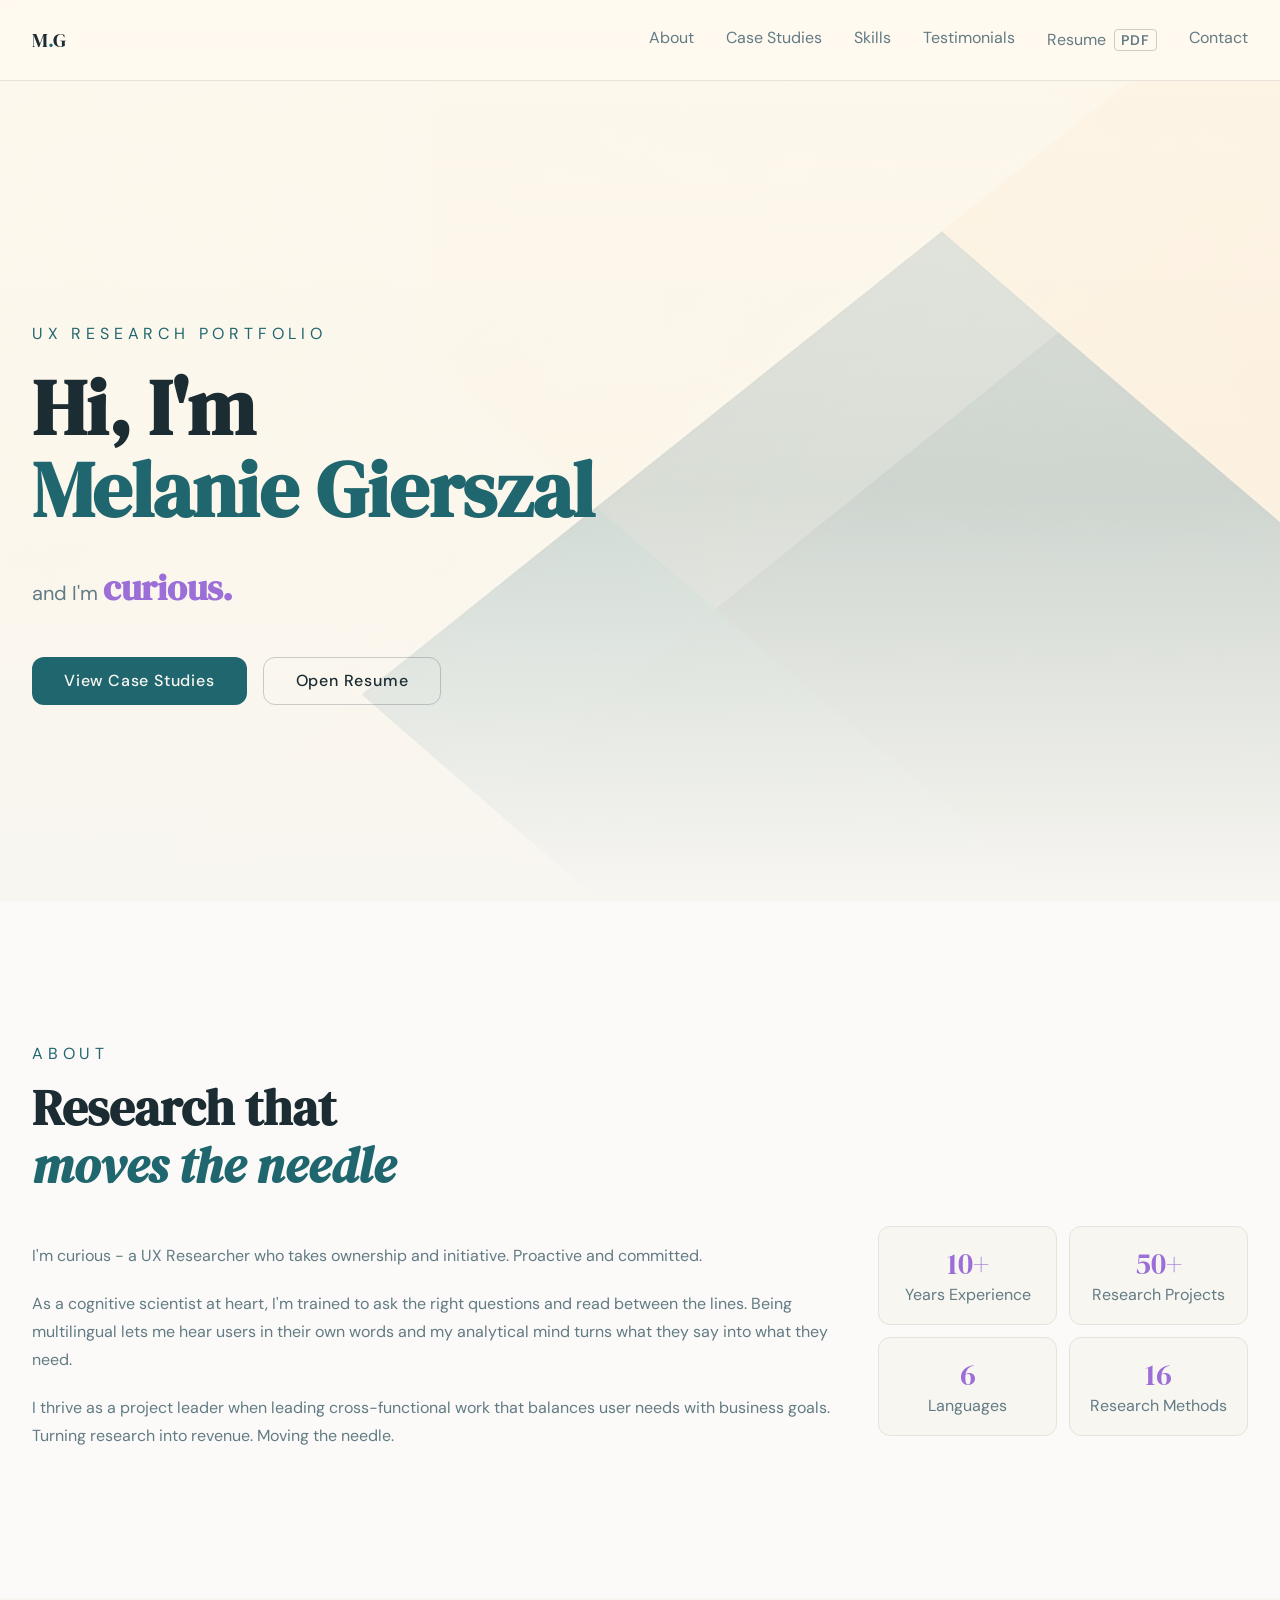
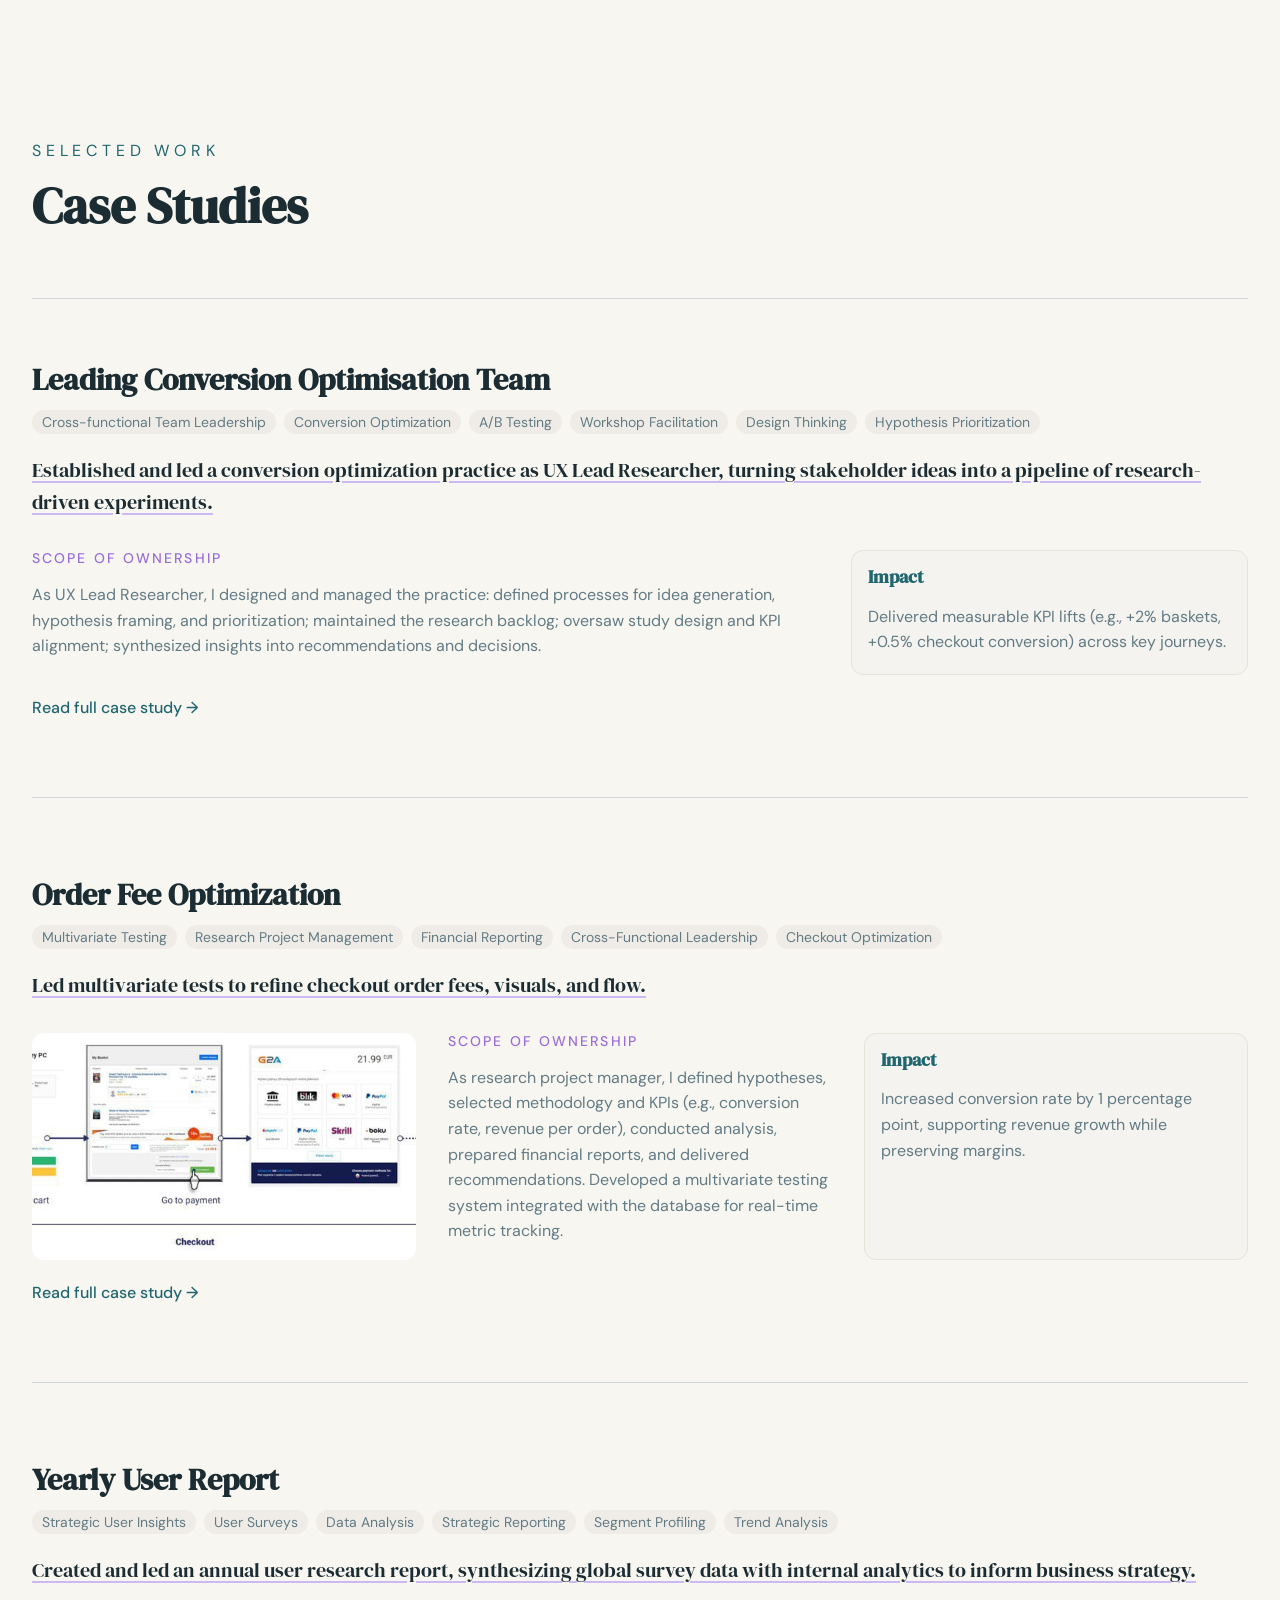
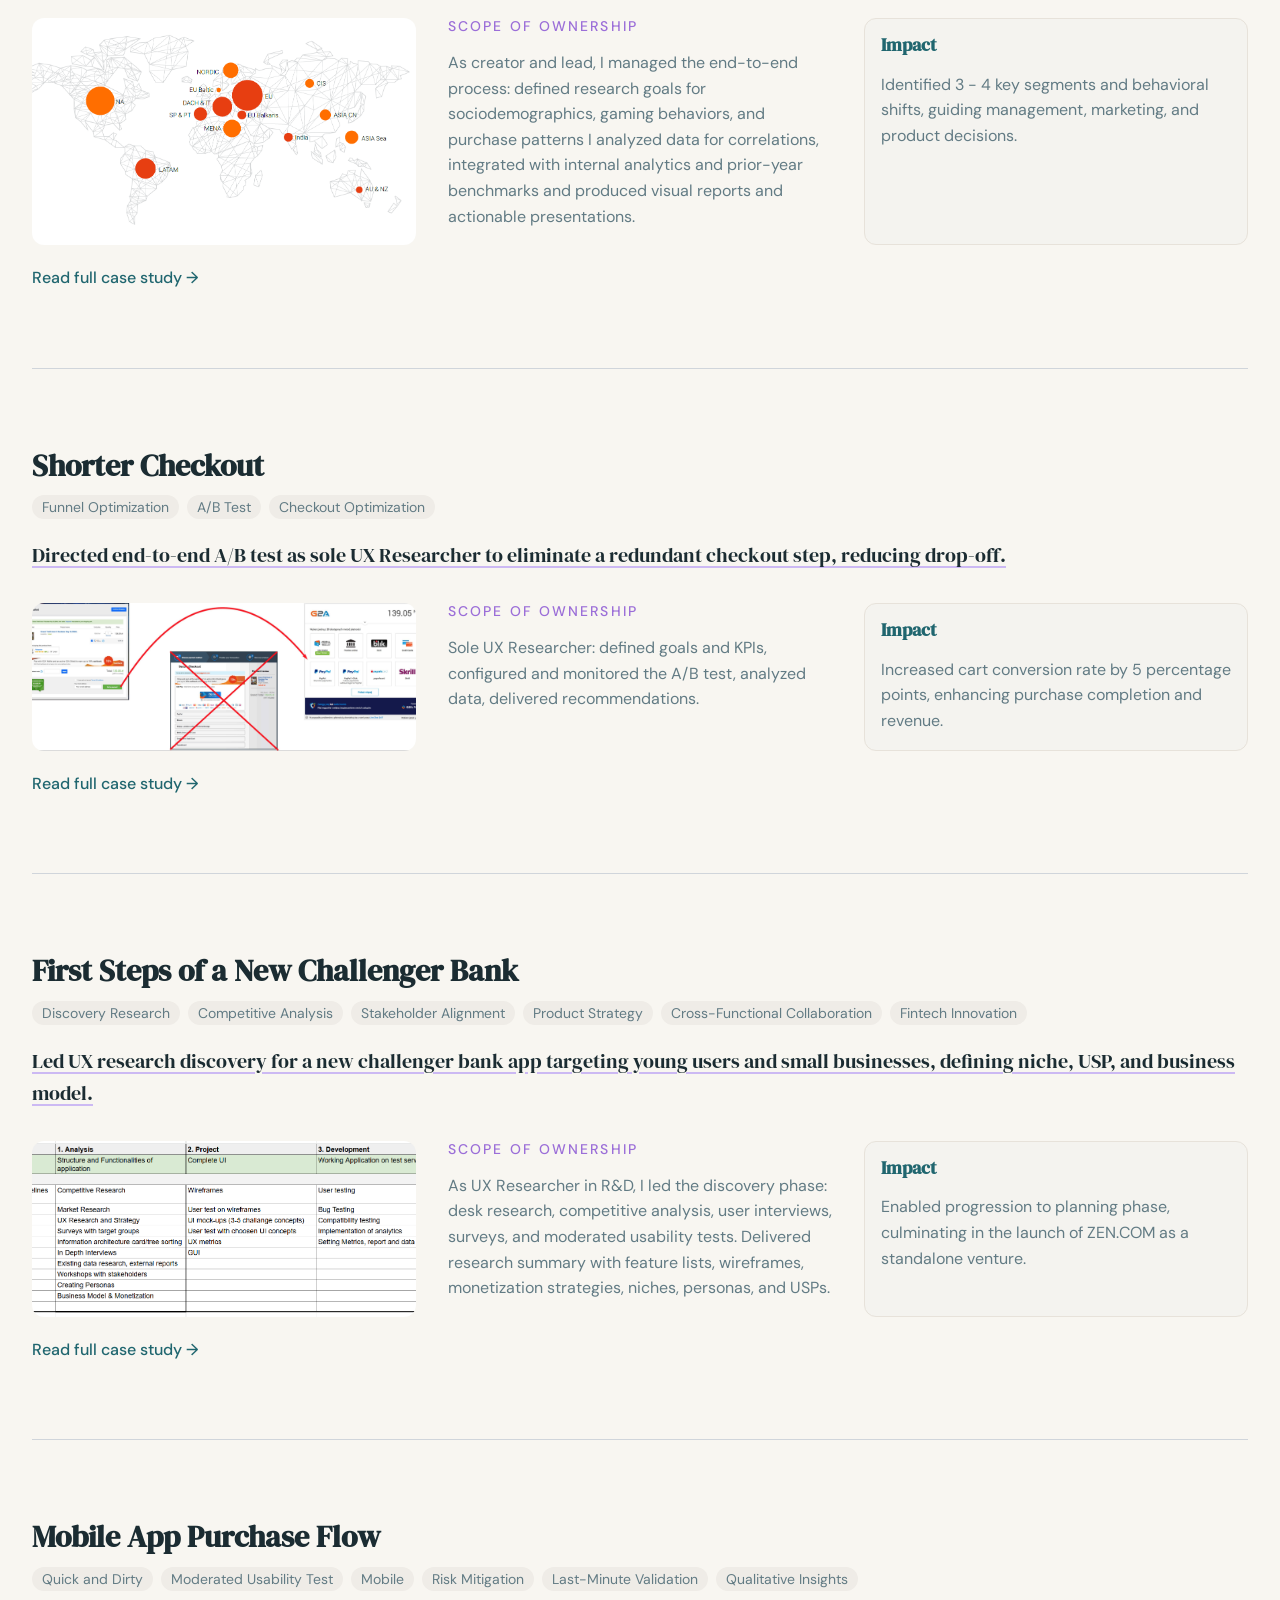
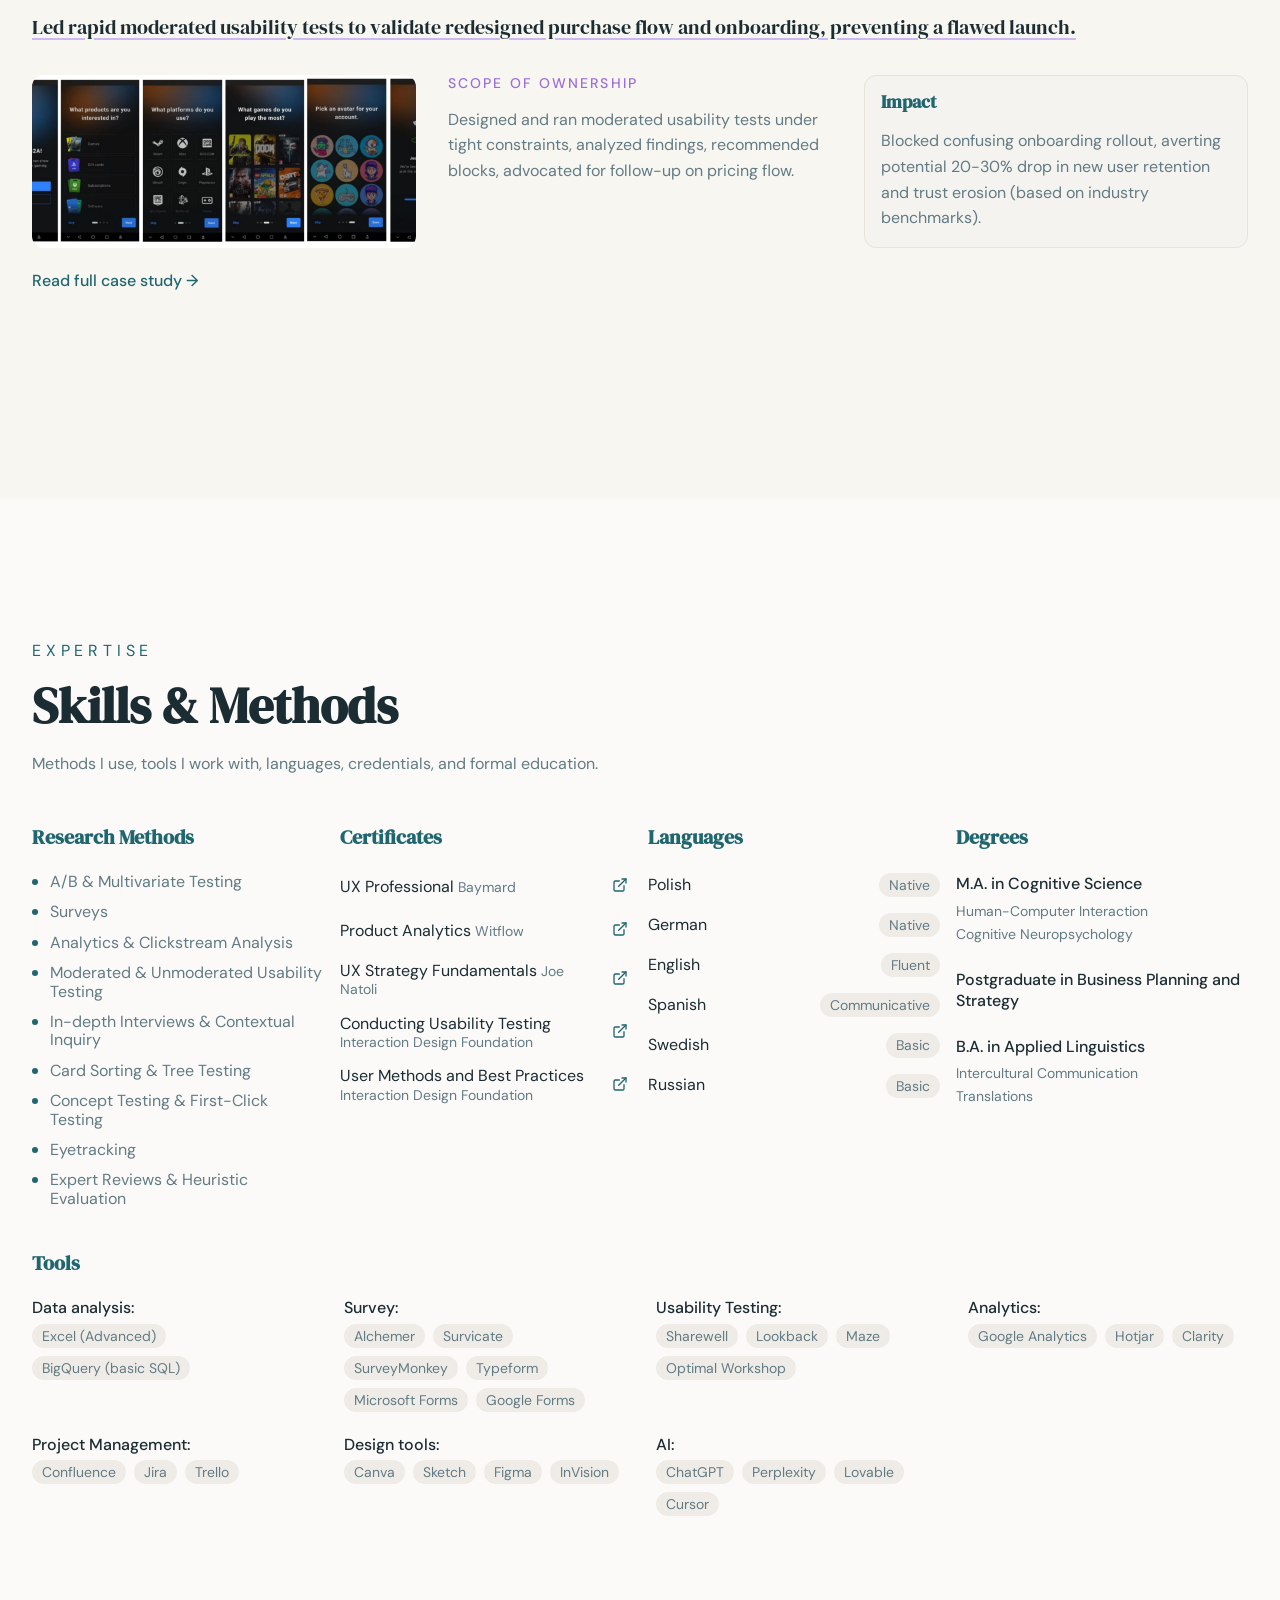
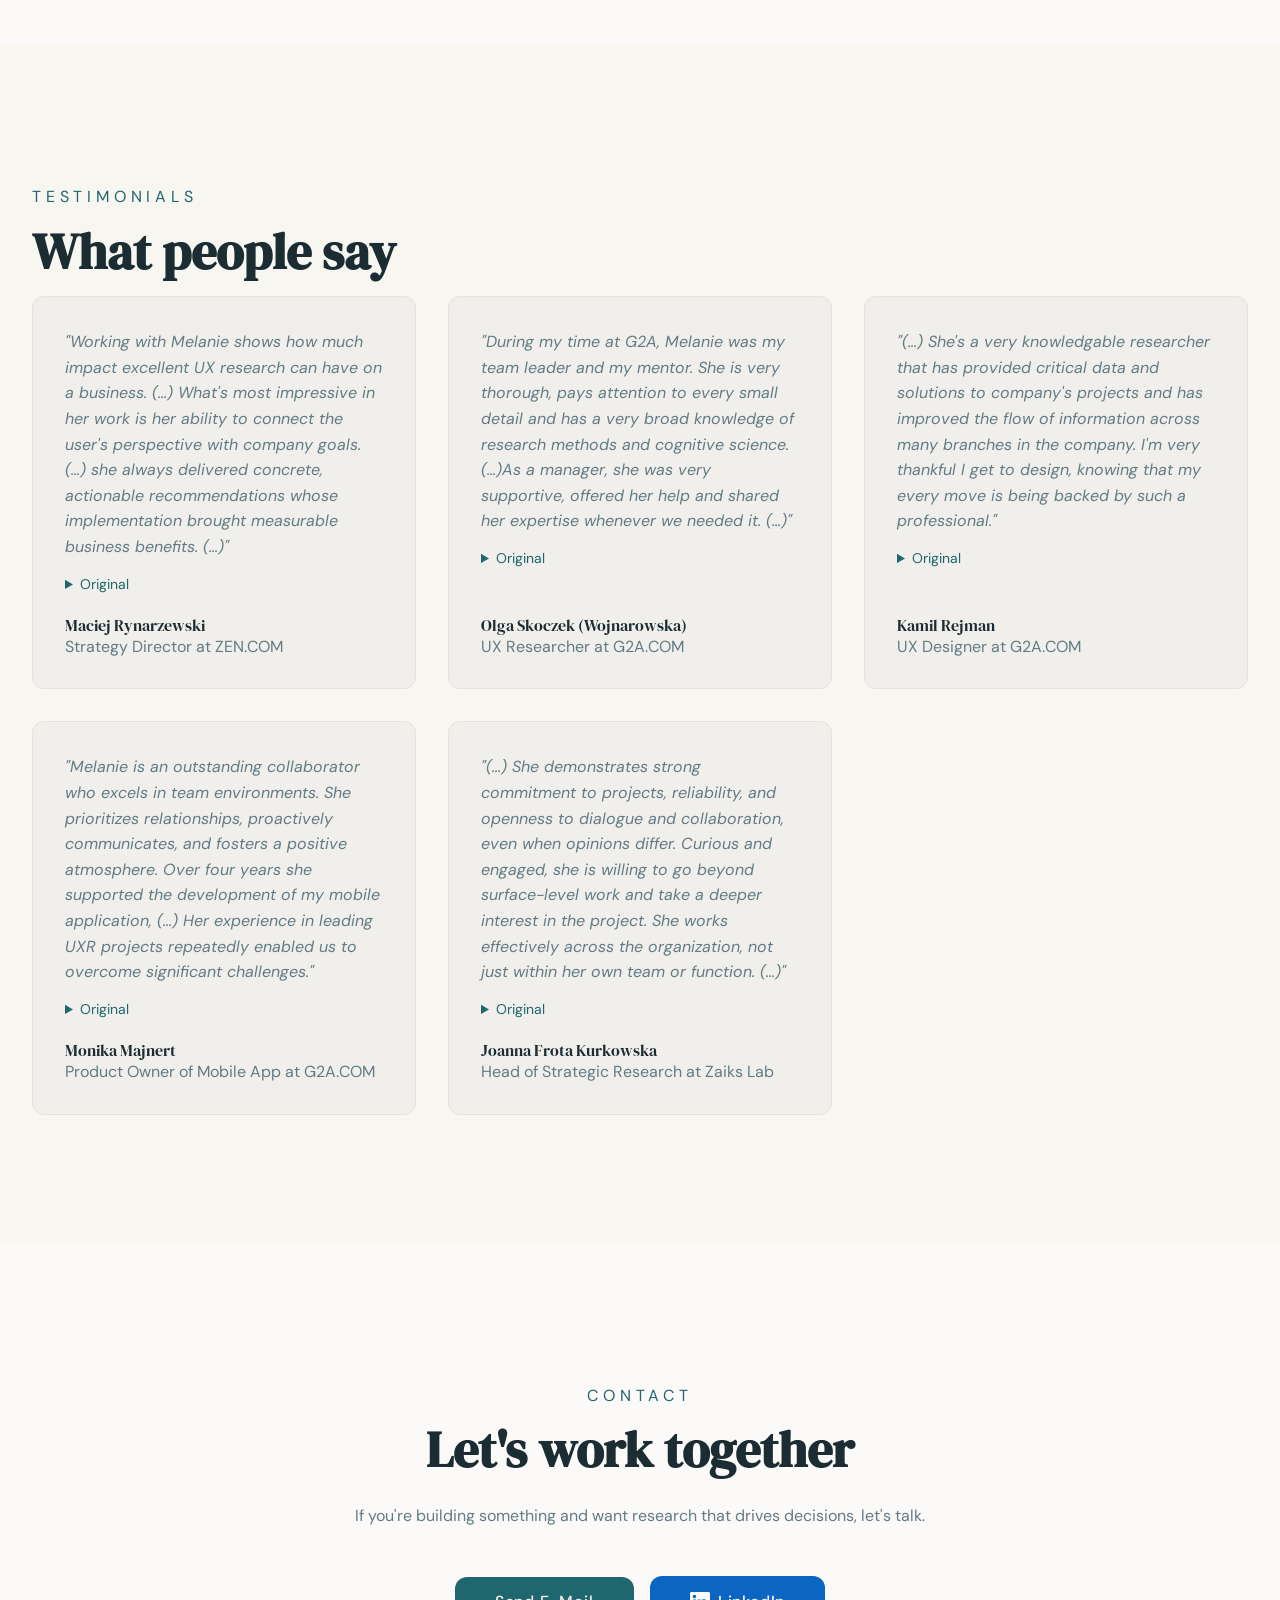
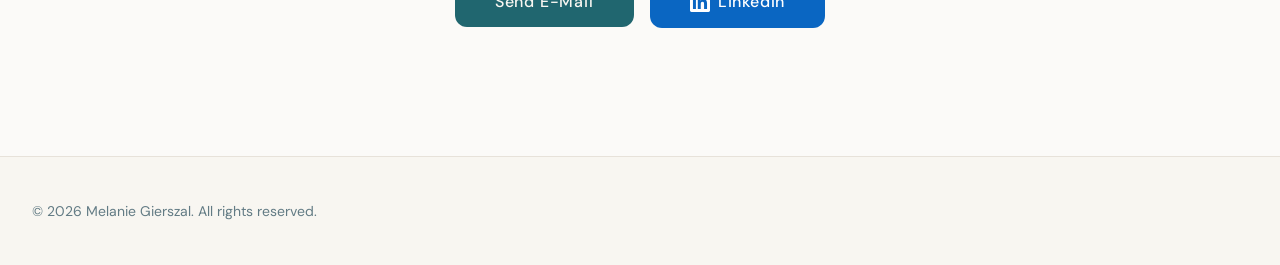
==== commit a1410188: "2 buttons" ====
--- a/index.html
+++ b/index.html
@@ -1663,8 +1663,7 @@
               and I'm <span class="hero-buzzword" id="buzzword">curious.</span>
             </p>
             <div class="hero-actions">
-              <a href="#contact" class="hero-btn hero-btn-primary">Get in Touch</a>
-              <a href="#work" class="hero-btn hero-btn-outline">View Case Studies</a>
+              <a href="#work" class="hero-btn hero-btn-primary">View Case Studies</a>
               <a href="assets/Melanie%20Gierszal%20RESUME.pdf" target="_blank" rel="noopener noreferrer" class="hero-btn hero-btn-outline">Open Resume</a>
             </div>
             </div>
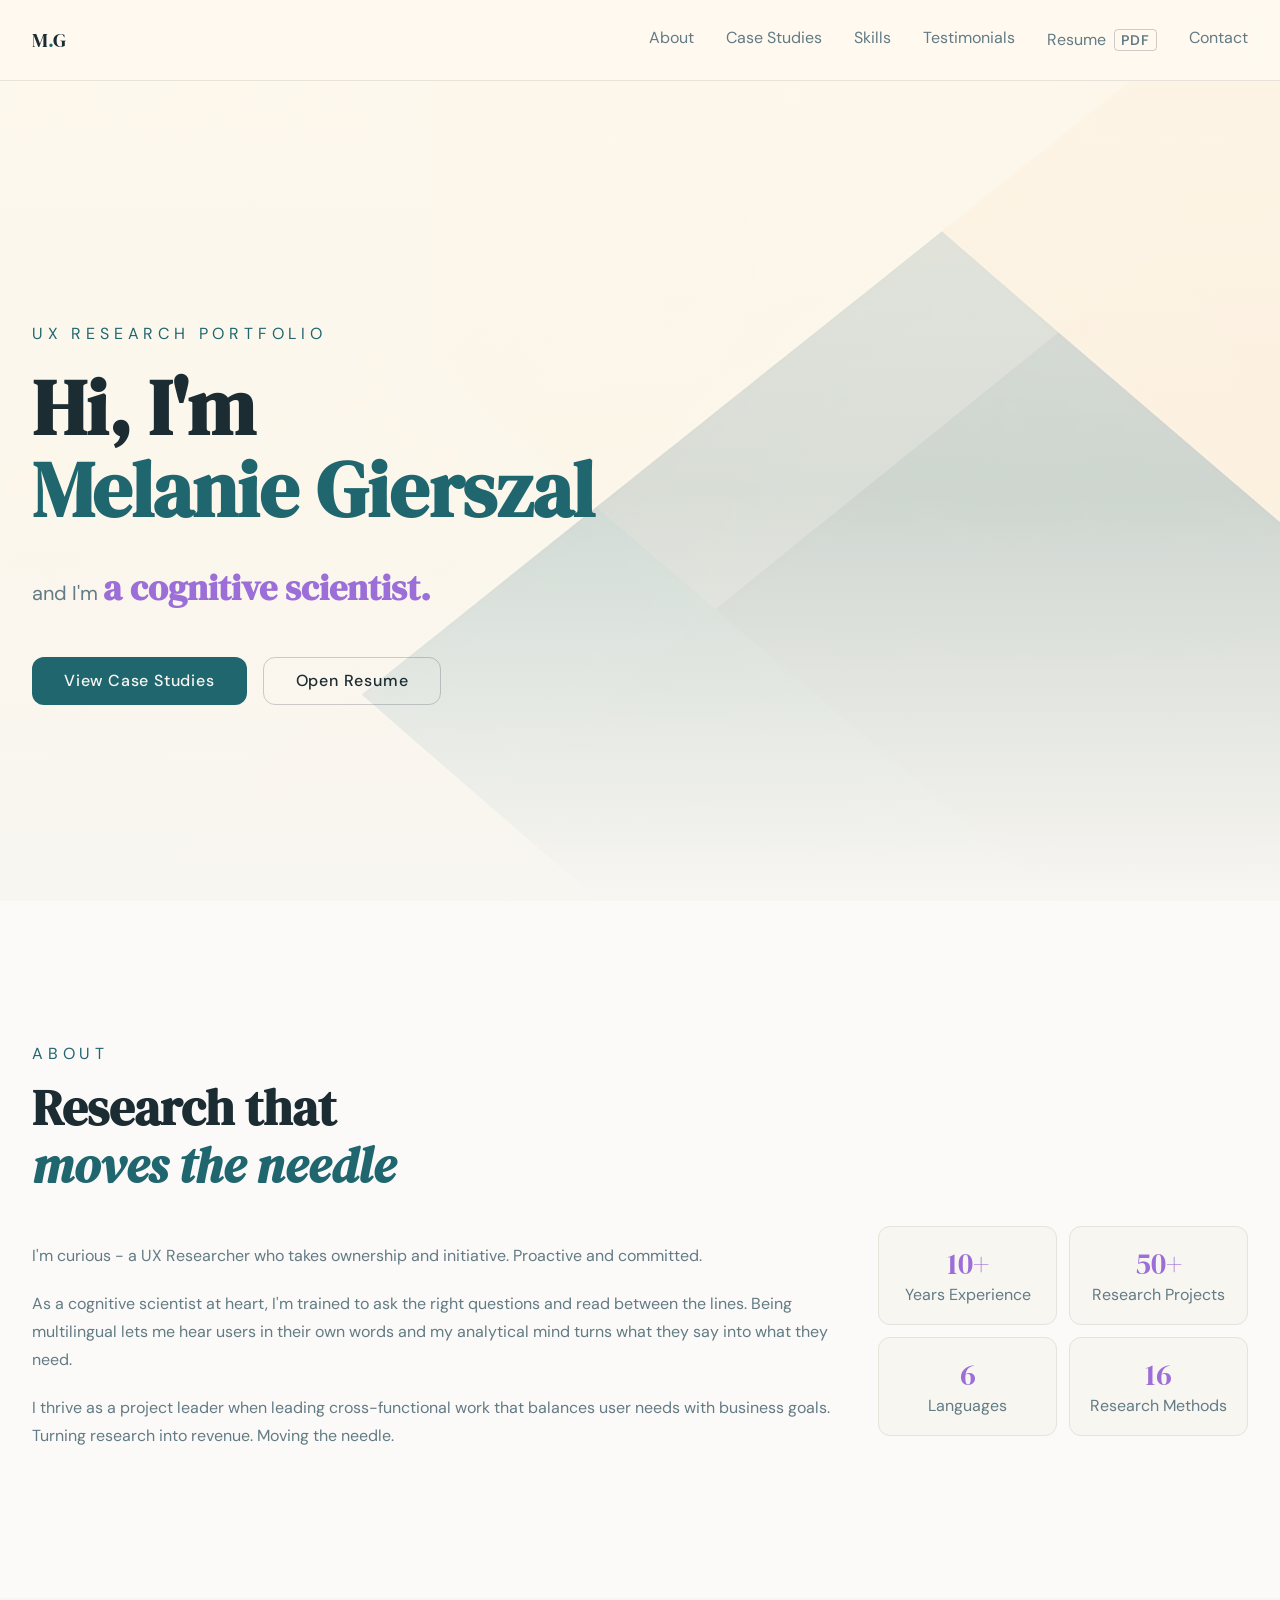
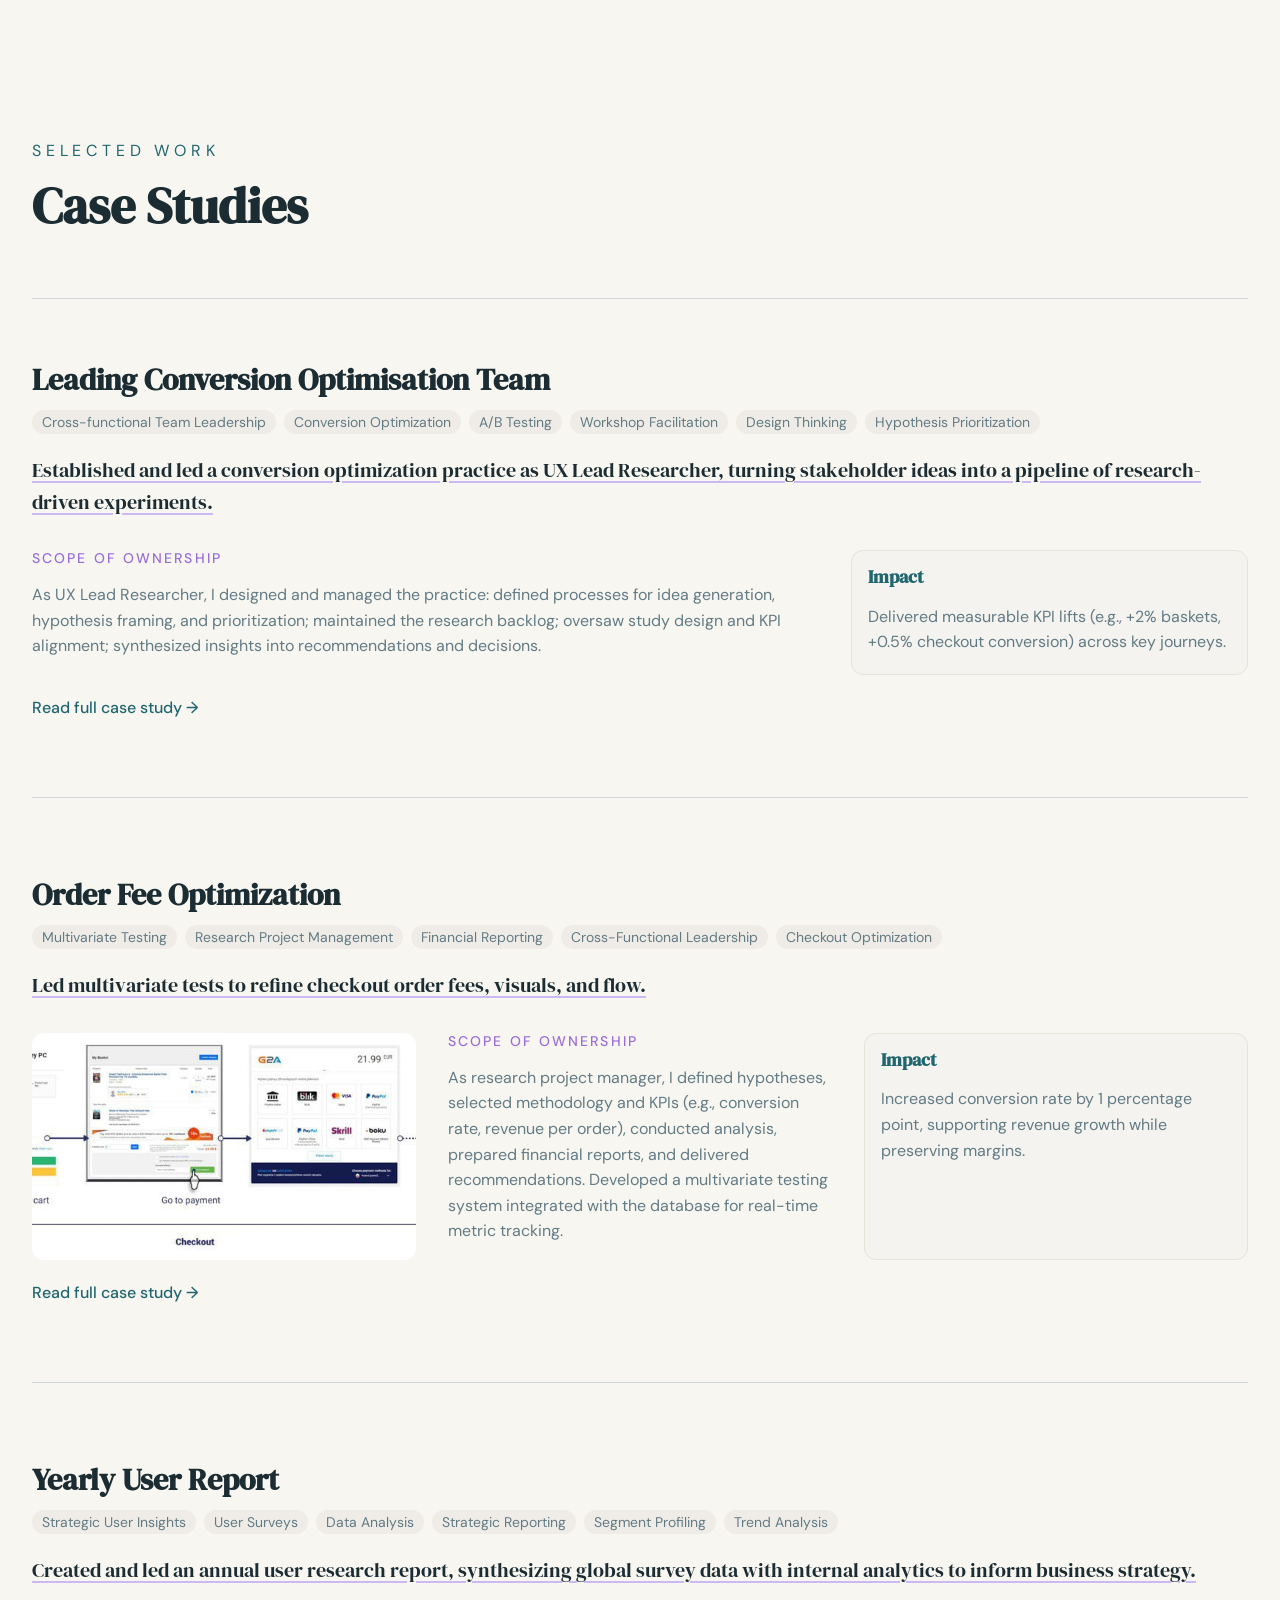
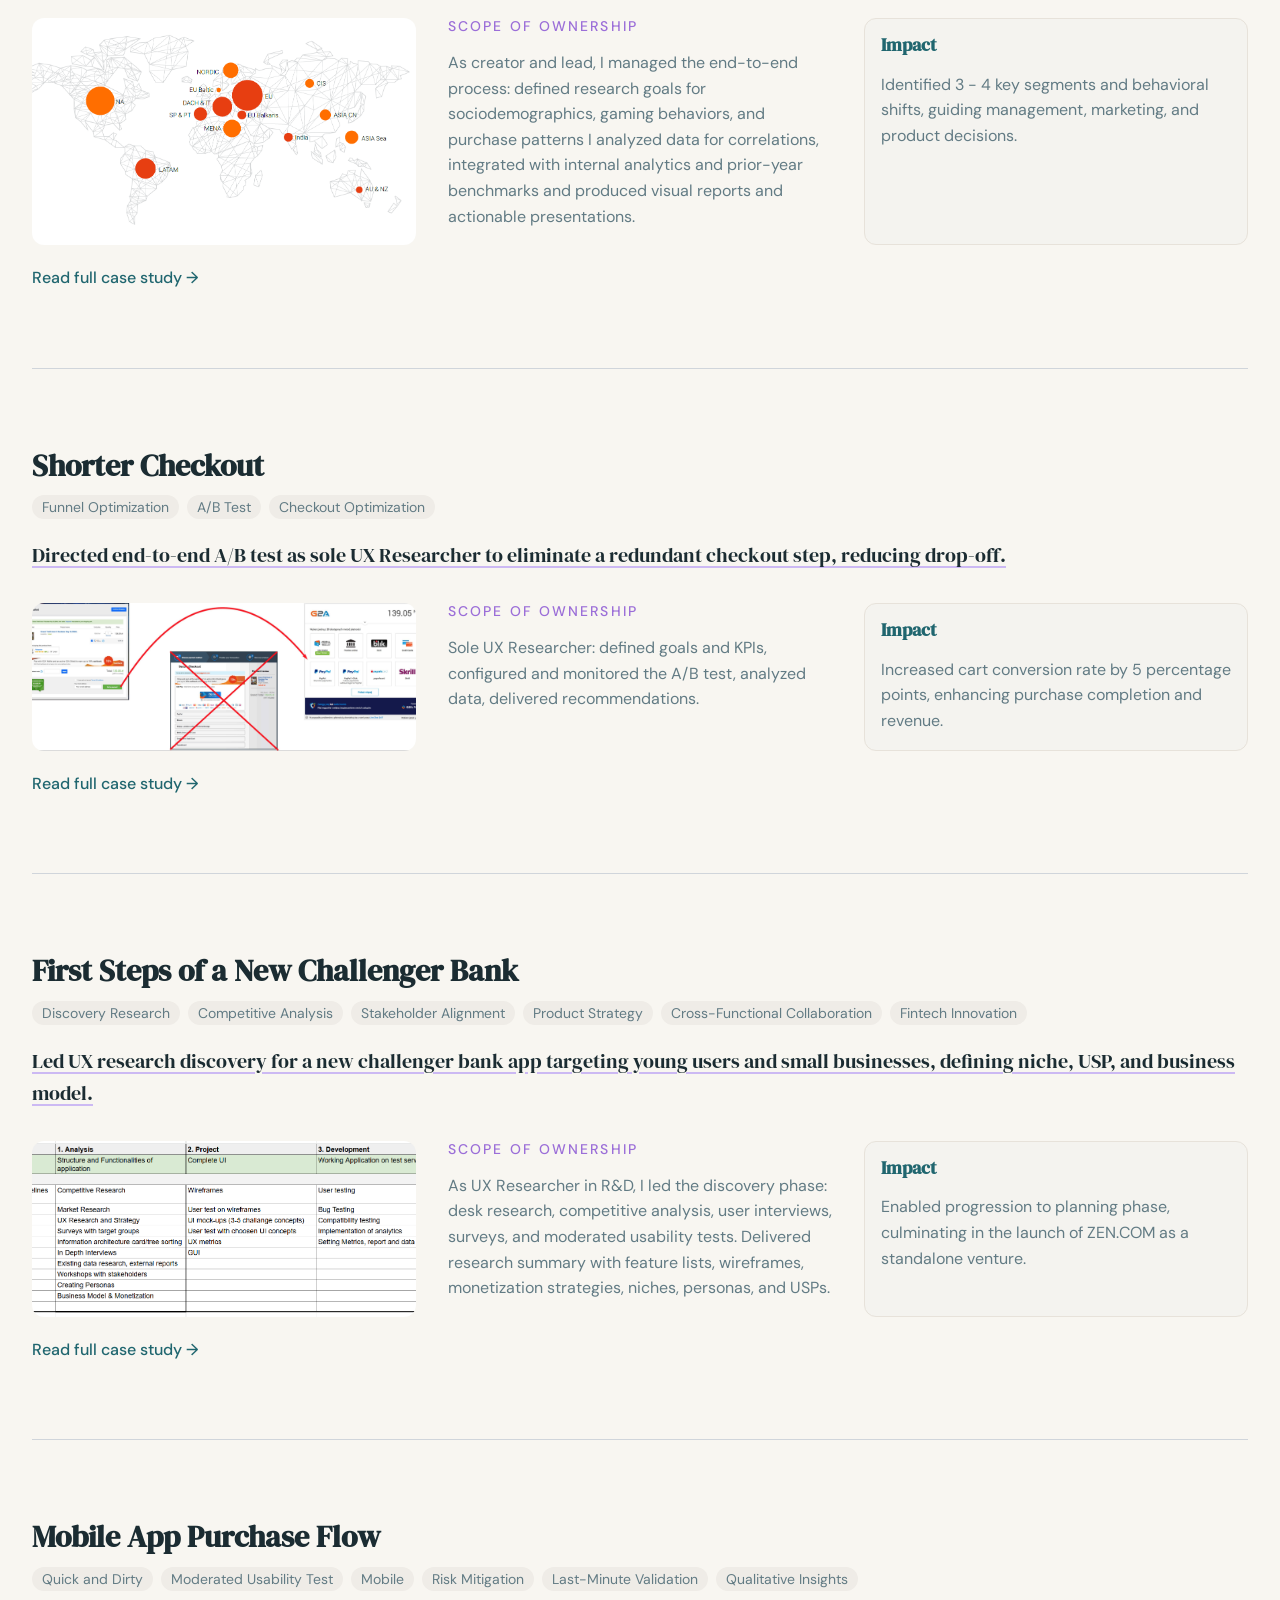
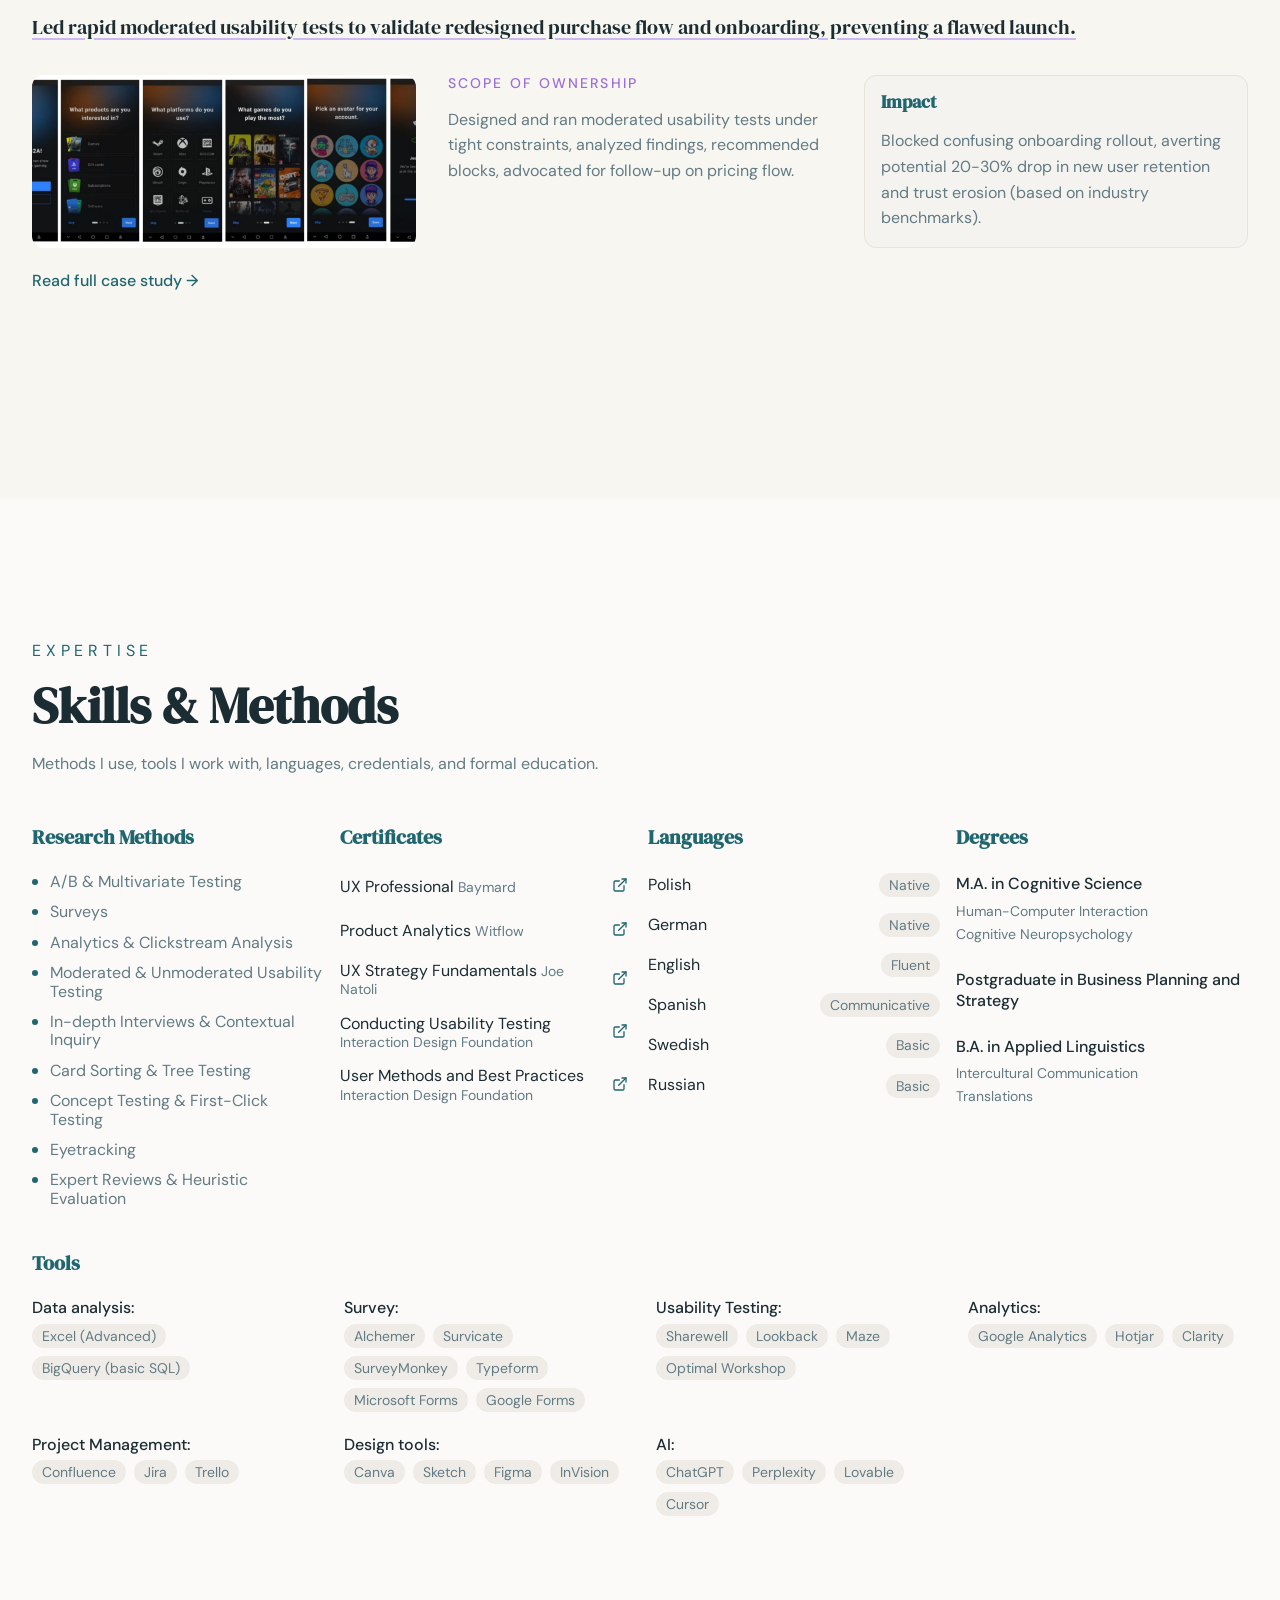
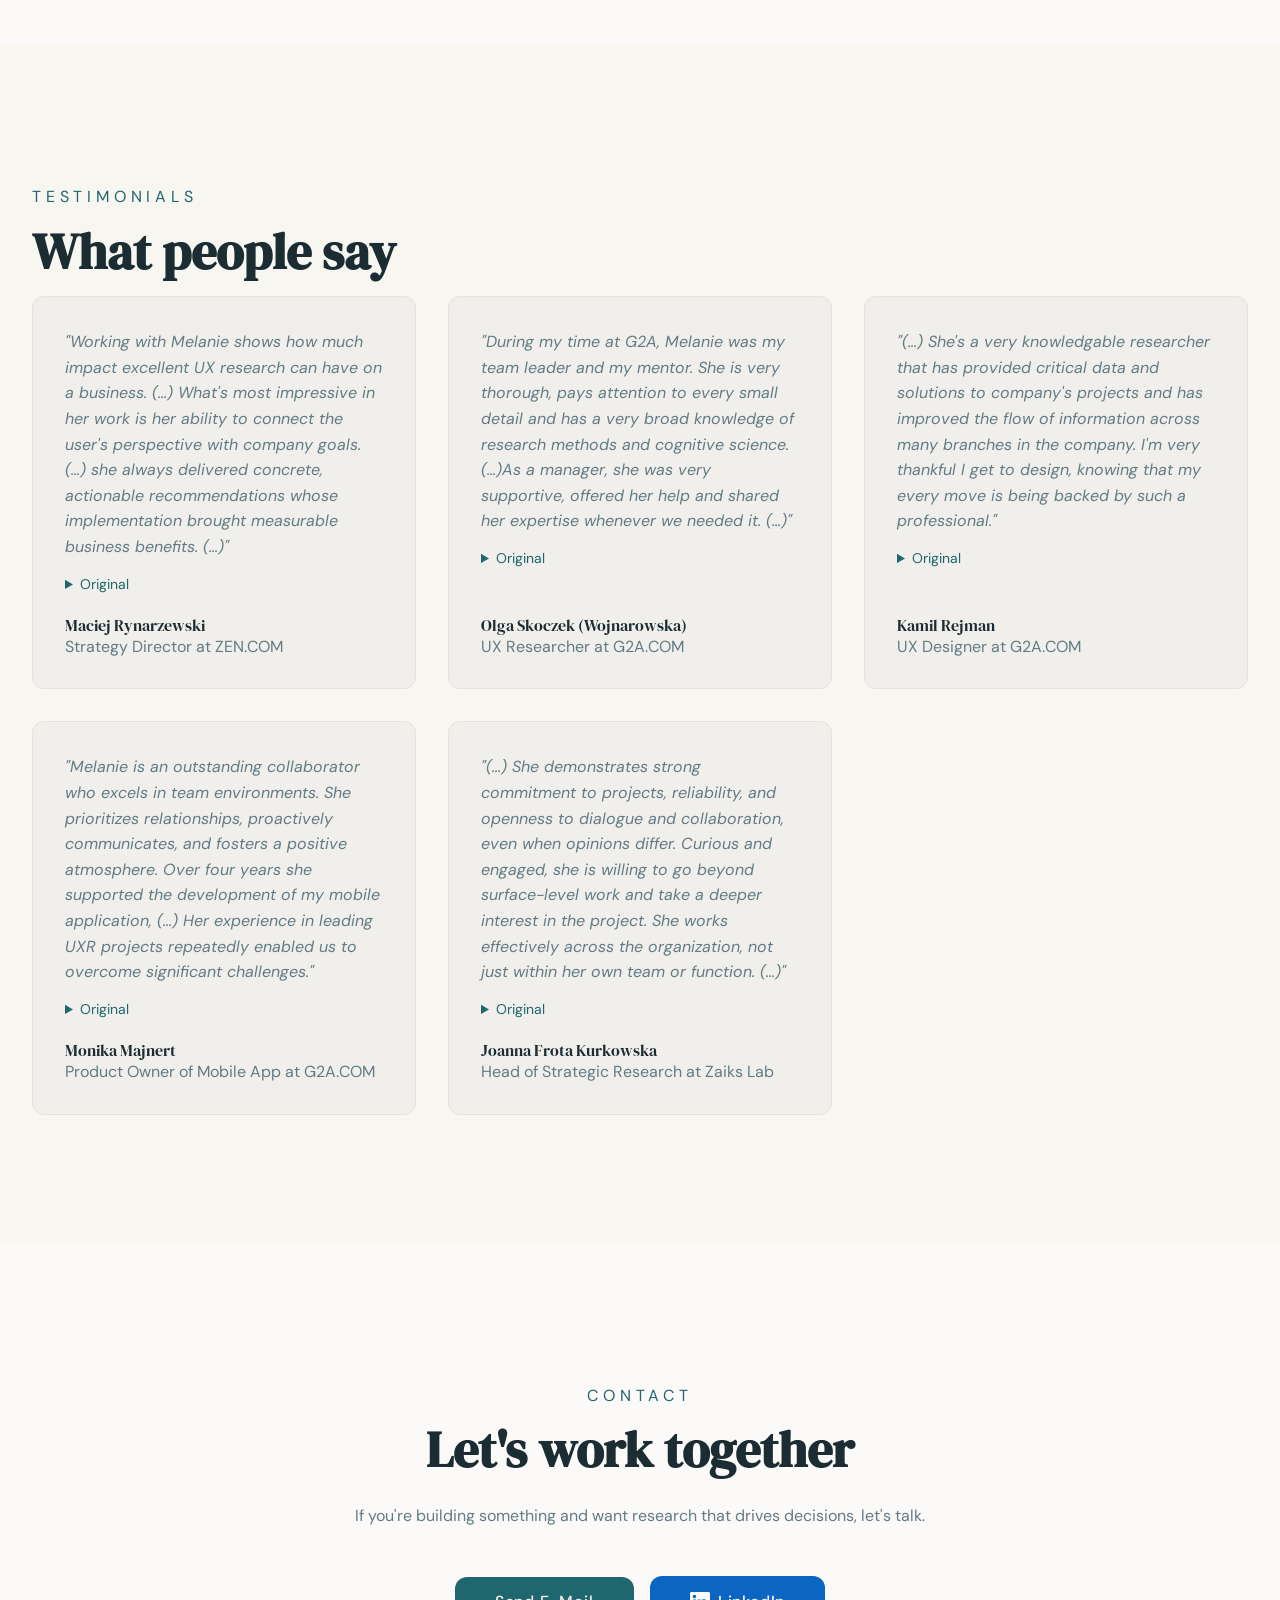
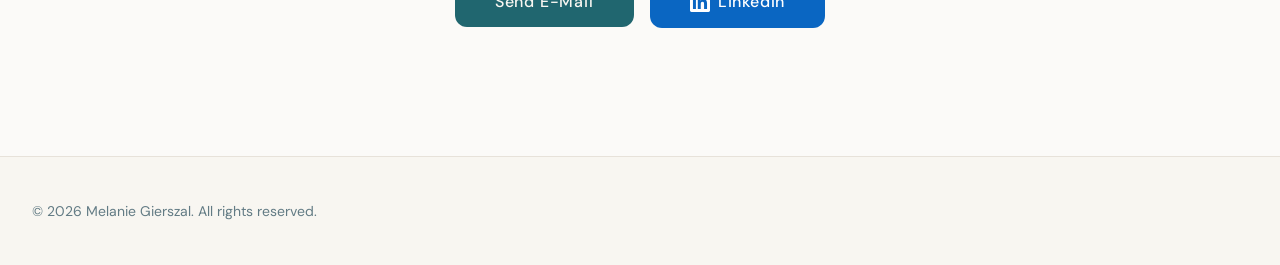
==== commit 69557db8: "2 buttons and sections corrected" ====
--- a/index.html
+++ b/index.html
@@ -68,10 +68,6 @@
         scroll-behavior: smooth;
       }
 
-      [id] {
-        scroll-margin-top: 5rem;
-      }
-
       h1,
       h2,
       h3,
@@ -268,7 +264,7 @@
       }
 
       .nav-mobile-links {
-        padding: 1rem 0;
+        padding-block: 1rem;
         display: flex;
         flex-direction: column;
         gap: 1rem;
@@ -356,12 +352,26 @@
         text-align: left;
       }
 
+      @media (max-width: 767px) {
+        .hero-content {
+          max-width: none;
+          width: 100%;
+        }
+      }
+
       .hero-label {
         font-size: 1rem;
         letter-spacing: 0.3em;
         text-transform: uppercase;
         color: var(--primary);
         margin-bottom: 1.5rem;
+      }
+
+      @media (max-width: 767px) {
+        .hero-label {
+          font-size: 0.75rem;
+          letter-spacing: 0.2em;
+        }
       }
 
       .hero-title {
@@ -2643,7 +2653,17 @@
           var target = document.getElementById(targetId);
           if (target) {
             e.preventDefault();
-            target.scrollIntoView({ behavior: "smooth", block: "start" });
+            var navEl = document.getElementById("nav");
+            var navRow = navEl ? navEl.querySelector(".nav-inner") : null;
+            var navFixed =
+              navEl && window.getComputedStyle(navEl).position === "fixed";
+            var offset =
+              navFixed && navRow ? navRow.offsetHeight : 0;
+            var top =
+              target.getBoundingClientRect().top +
+              (window.scrollY || window.pageYOffset) -
+              offset;
+            window.scrollTo({ top: Math.max(0, top), behavior: "smooth" });
           }
         });
 
